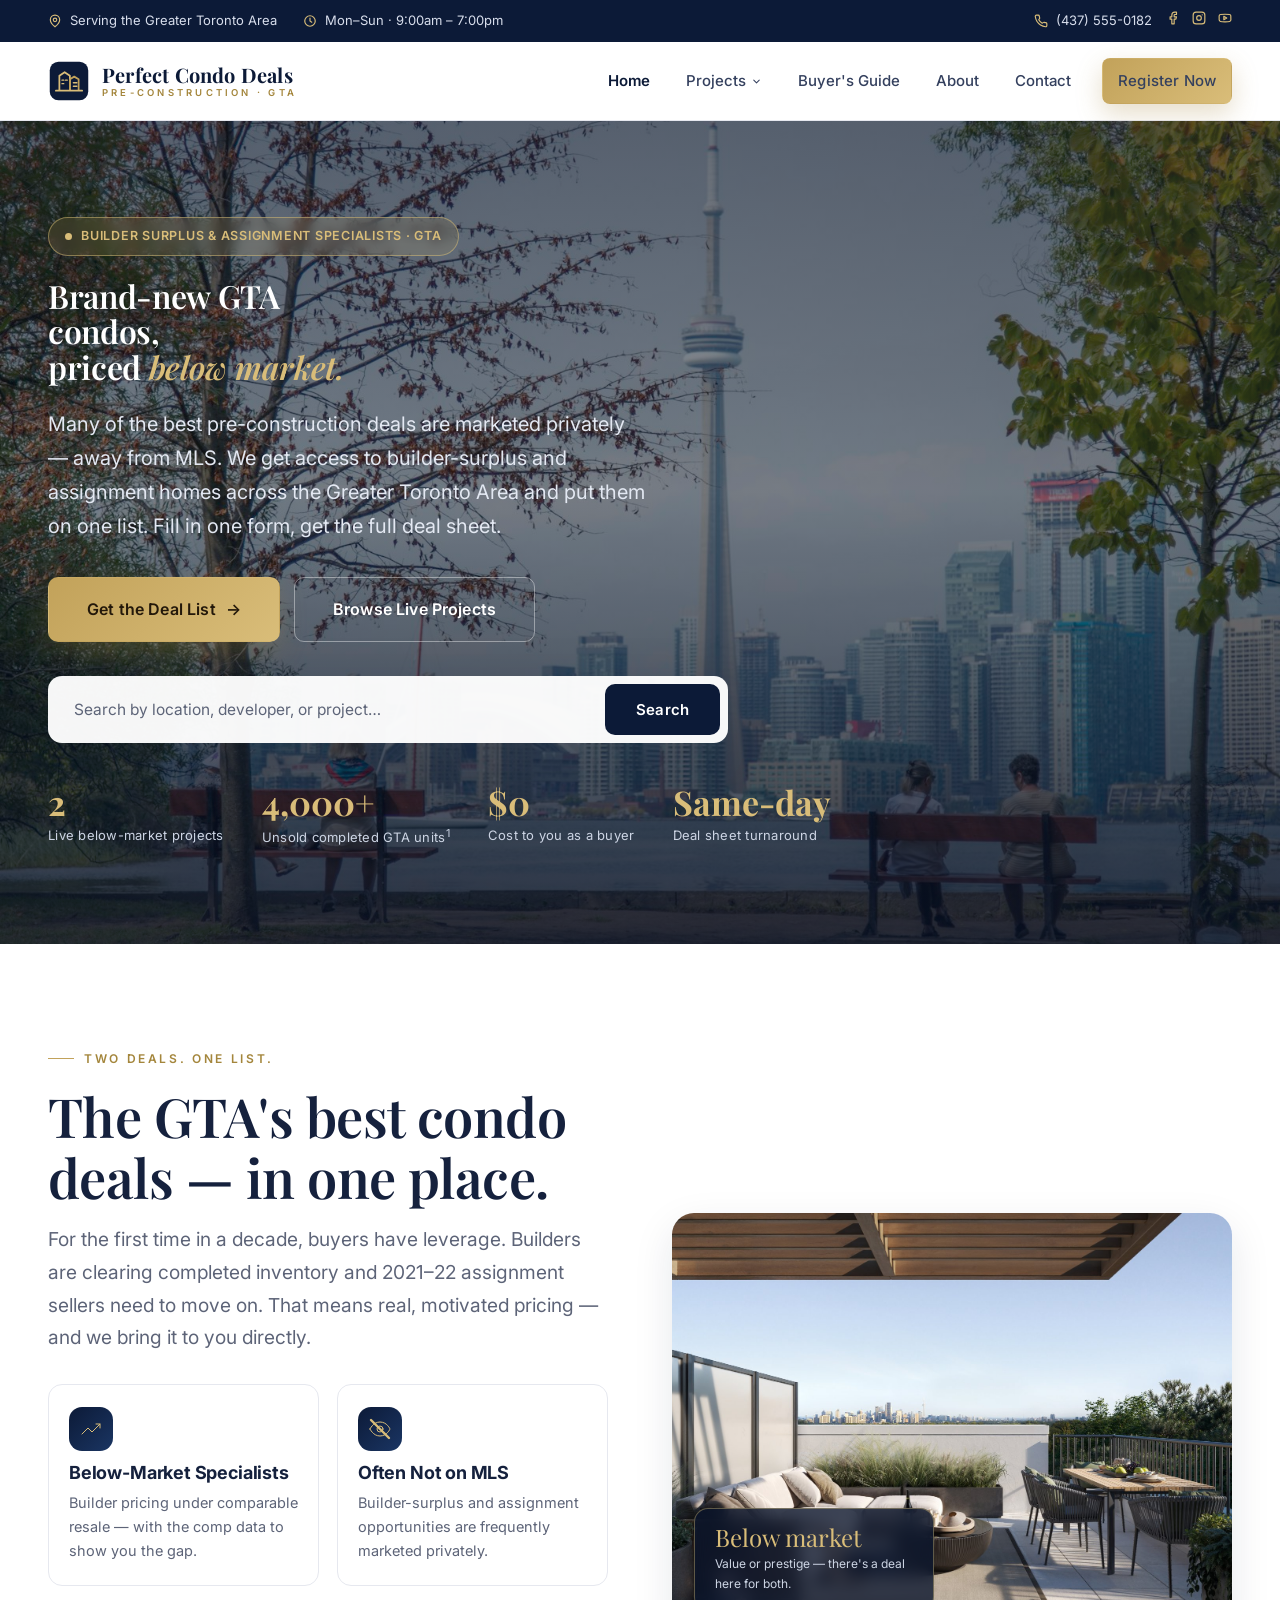
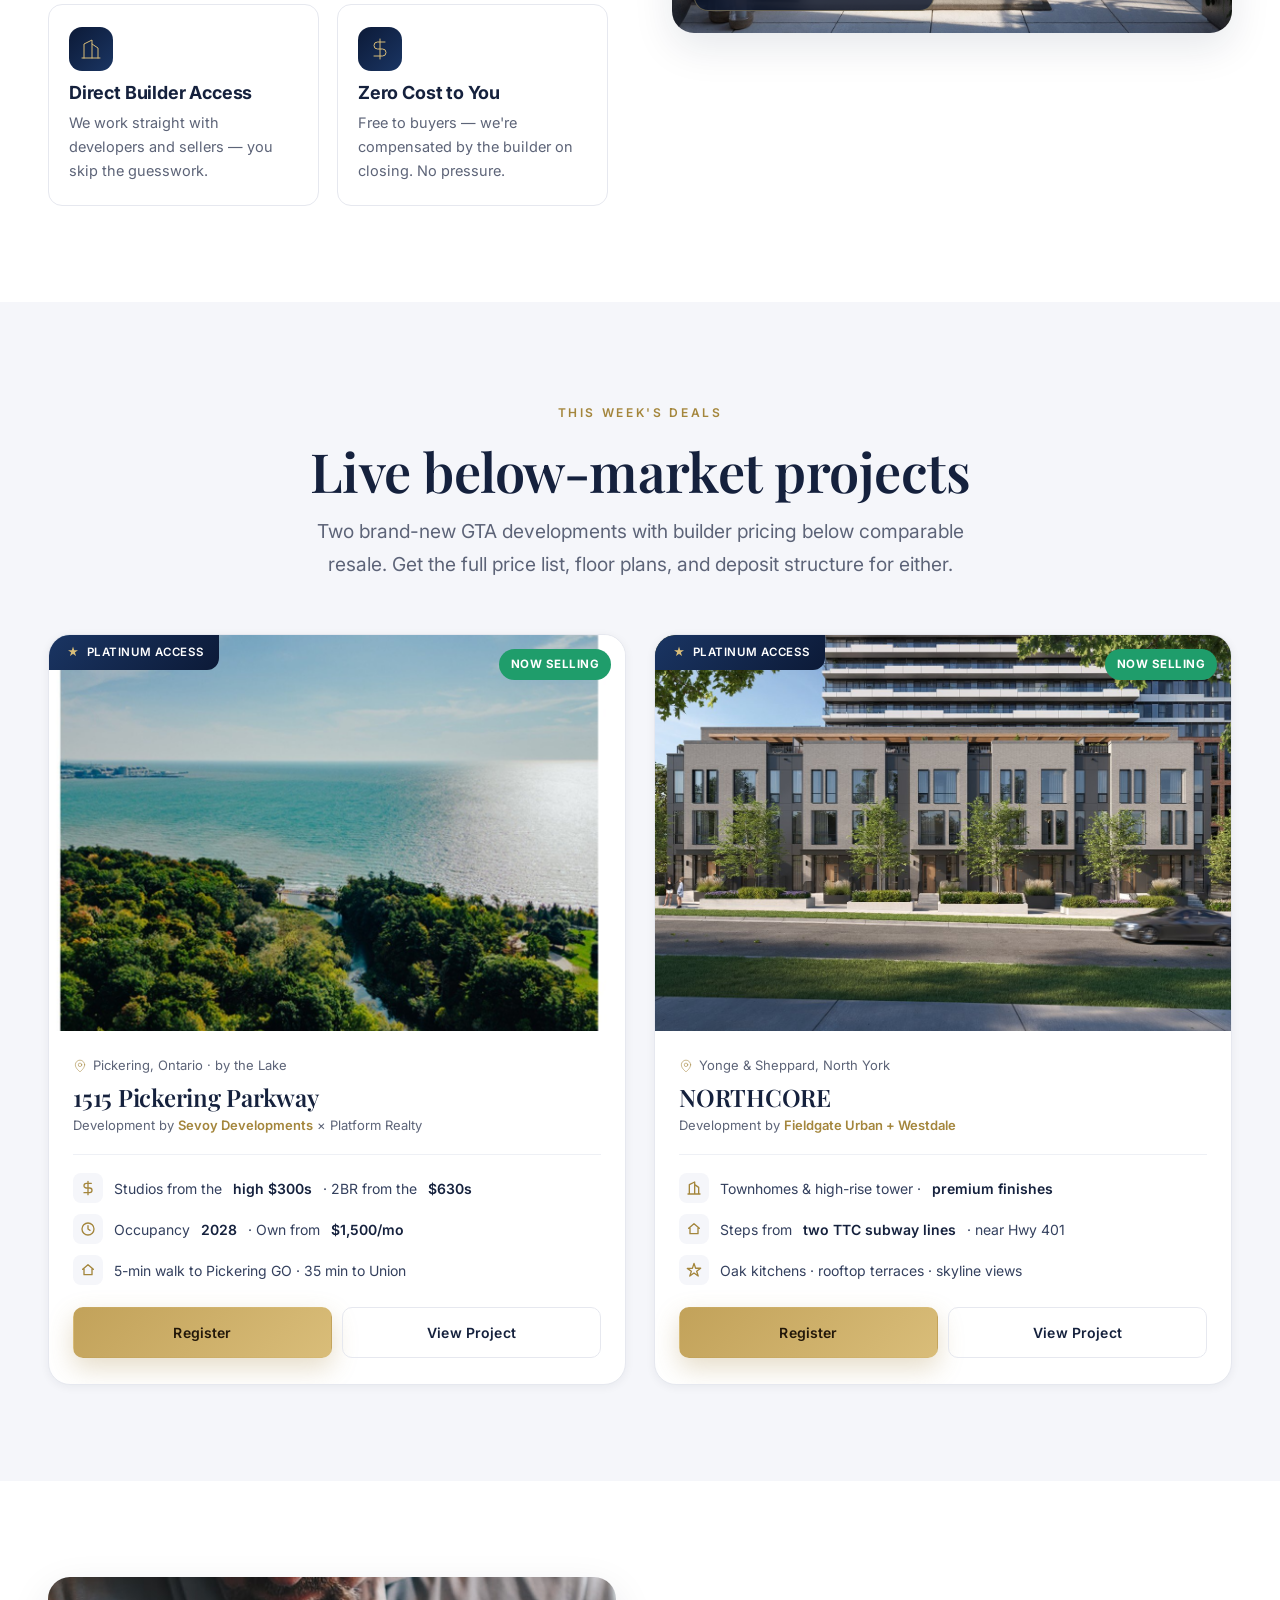
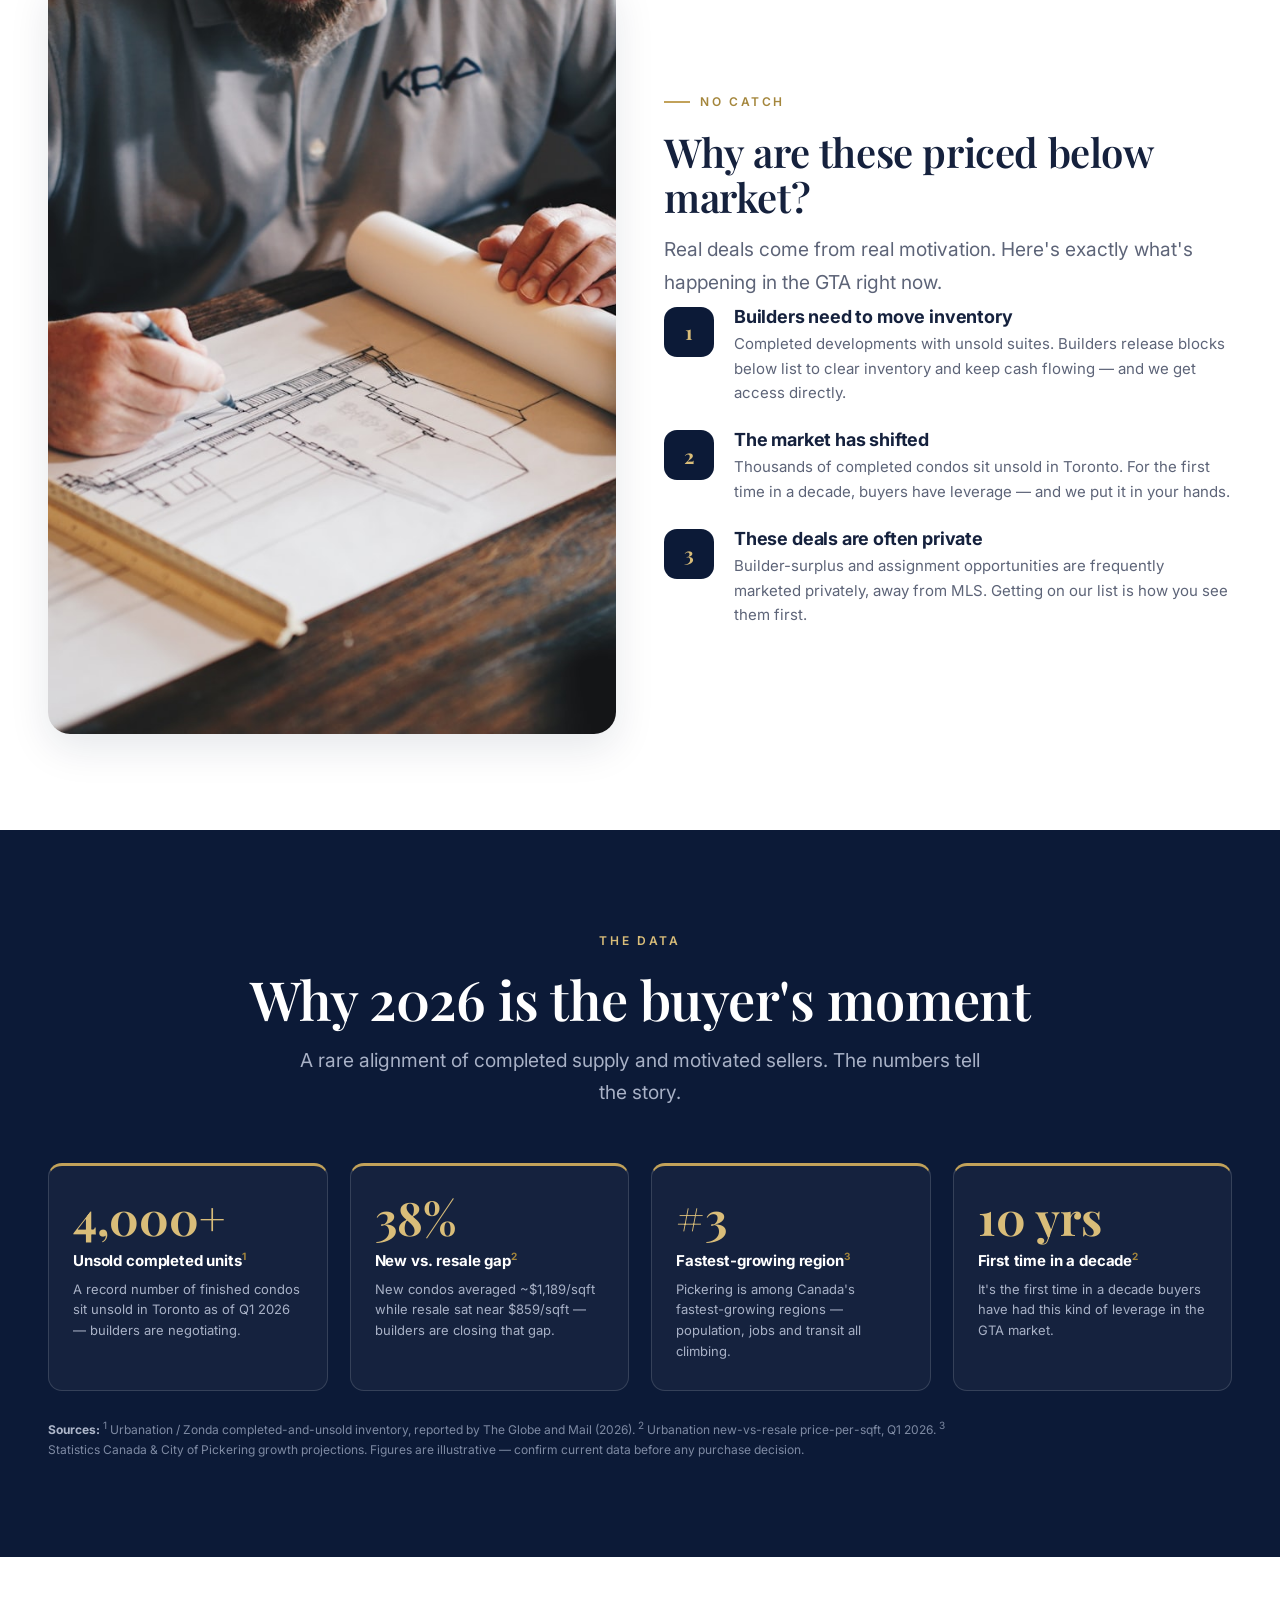
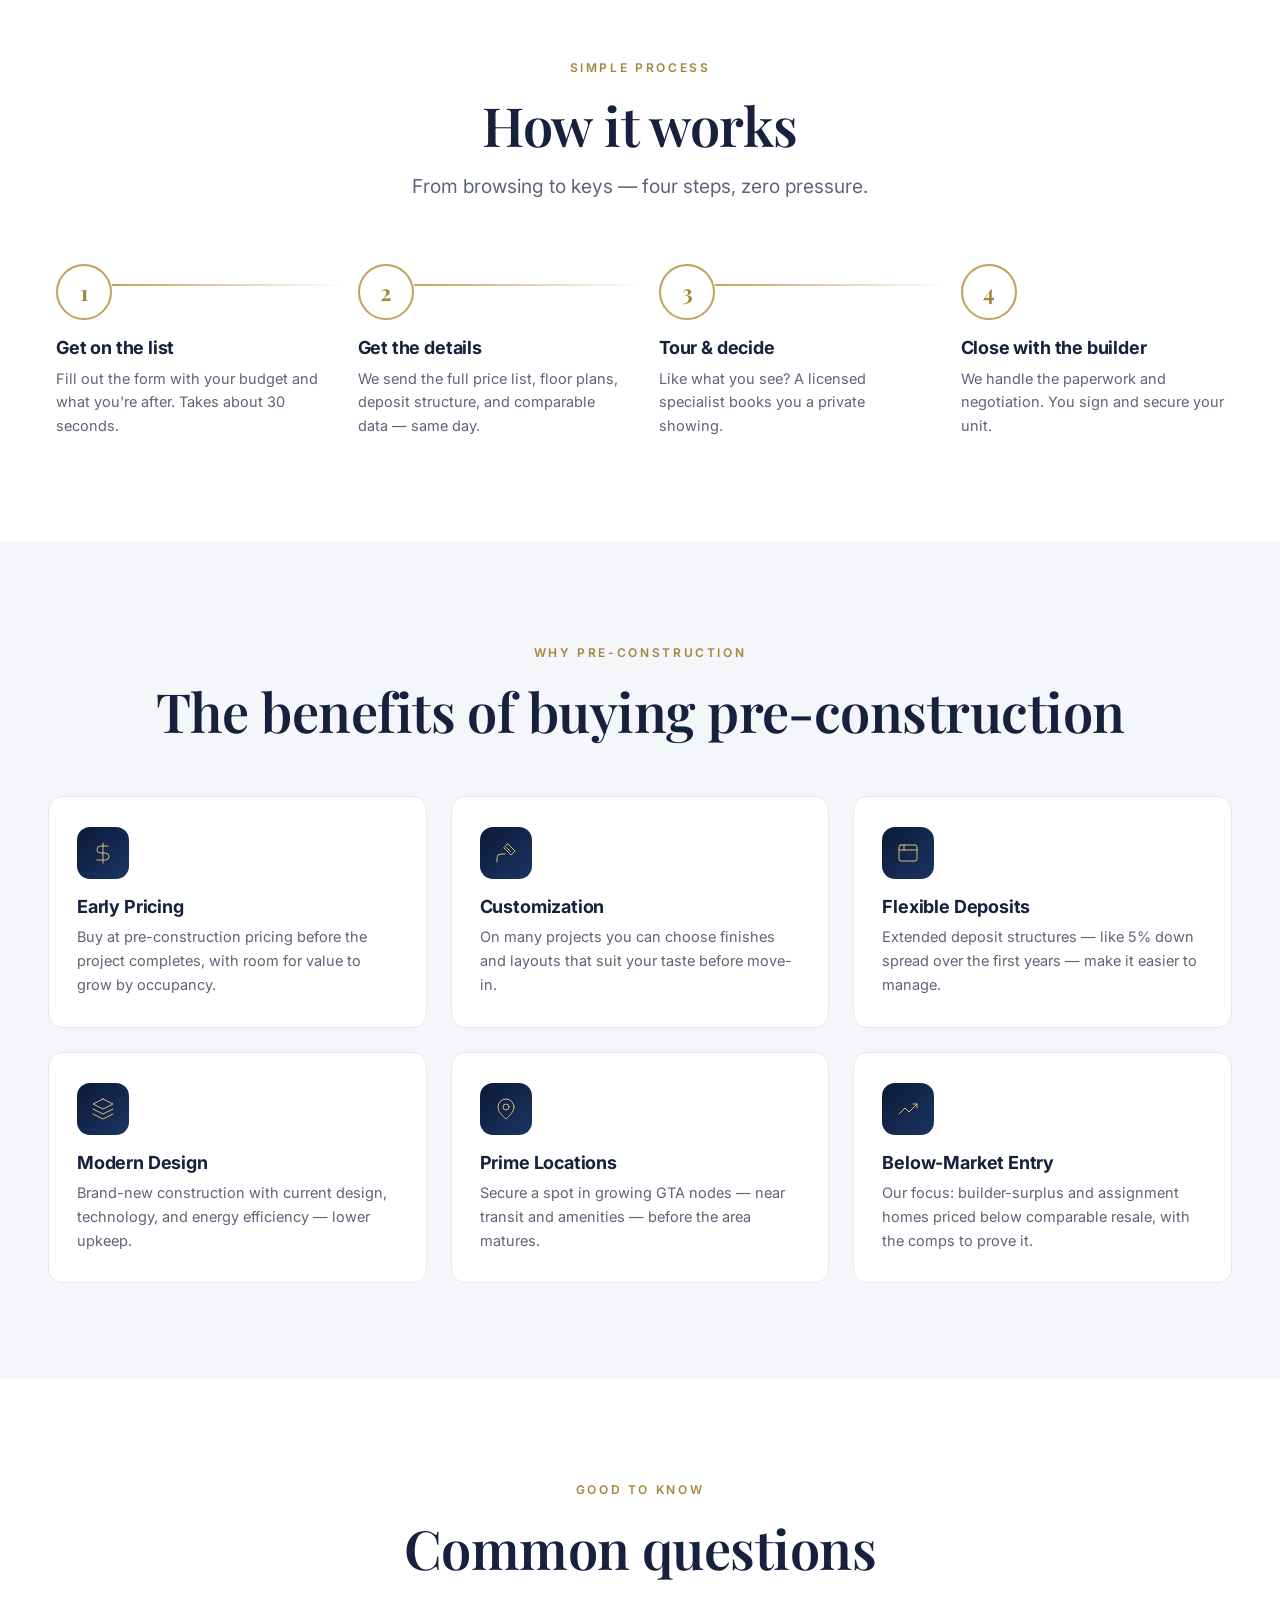
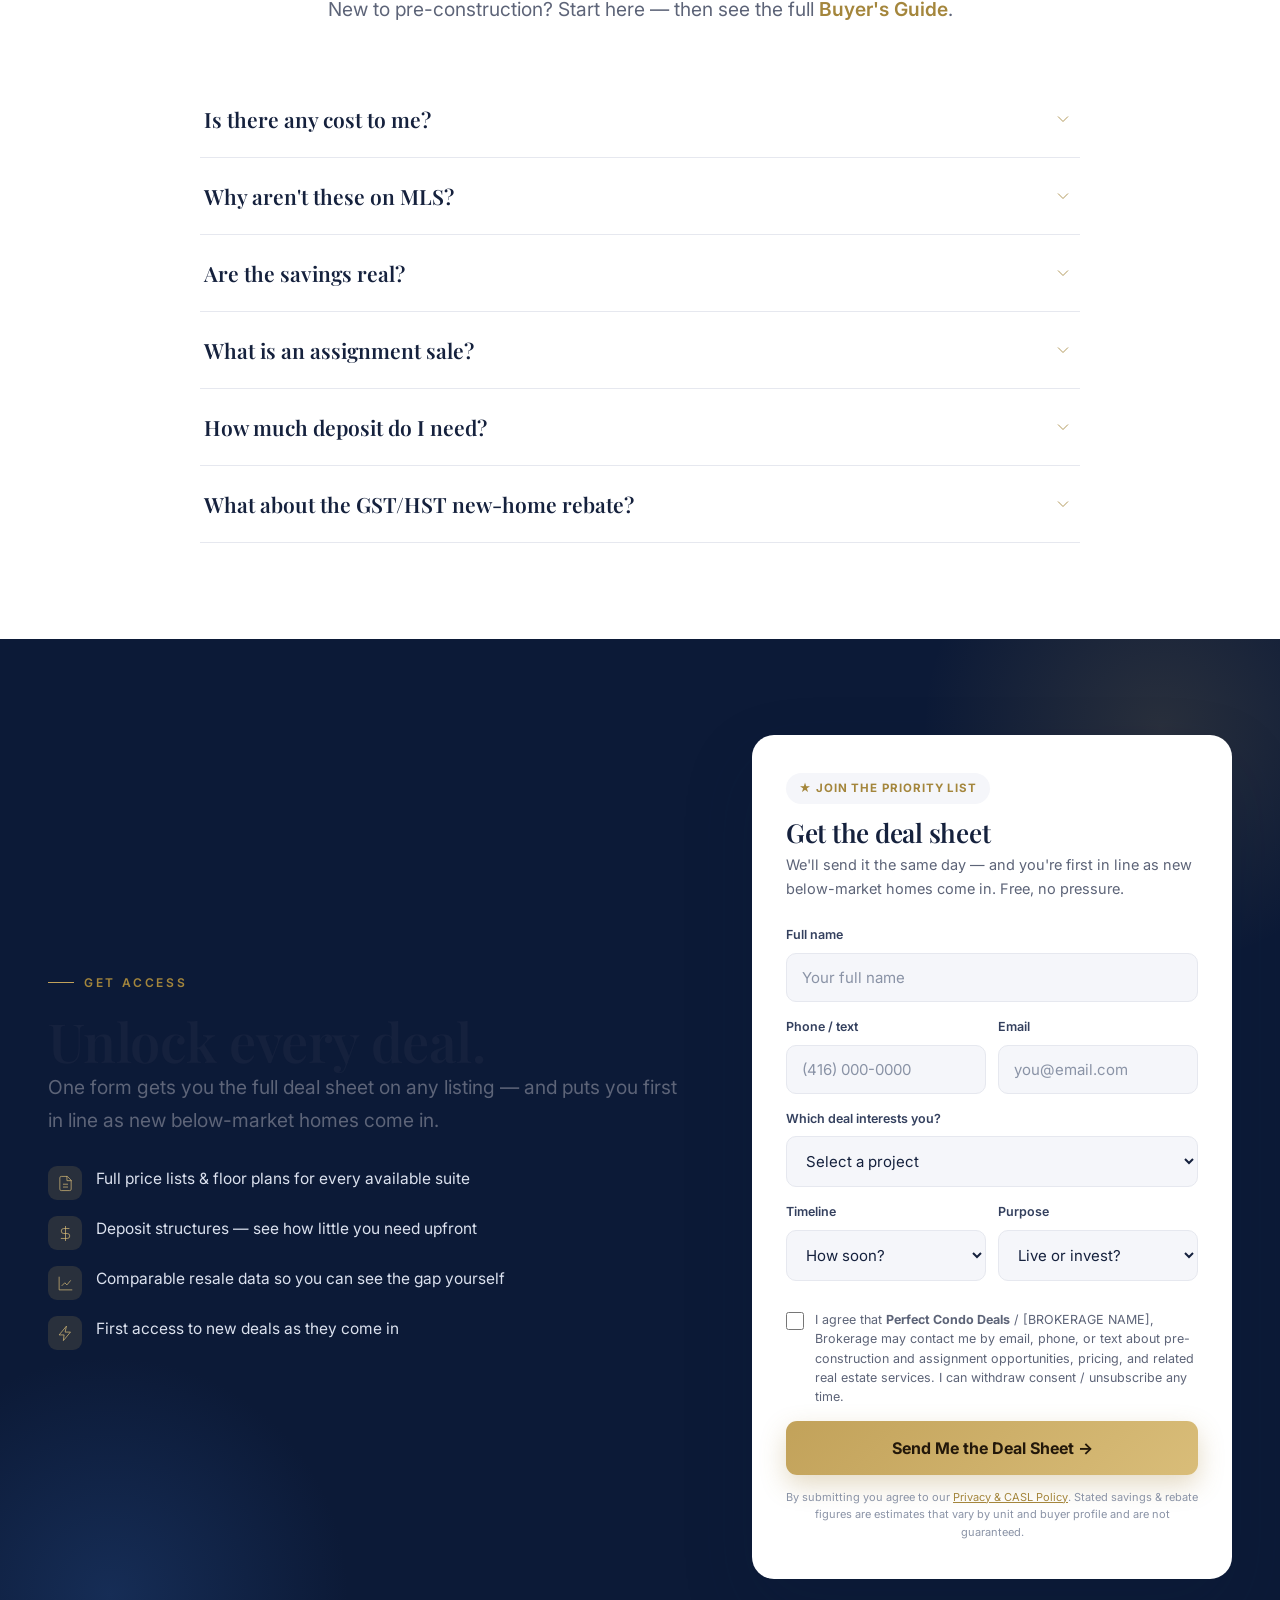
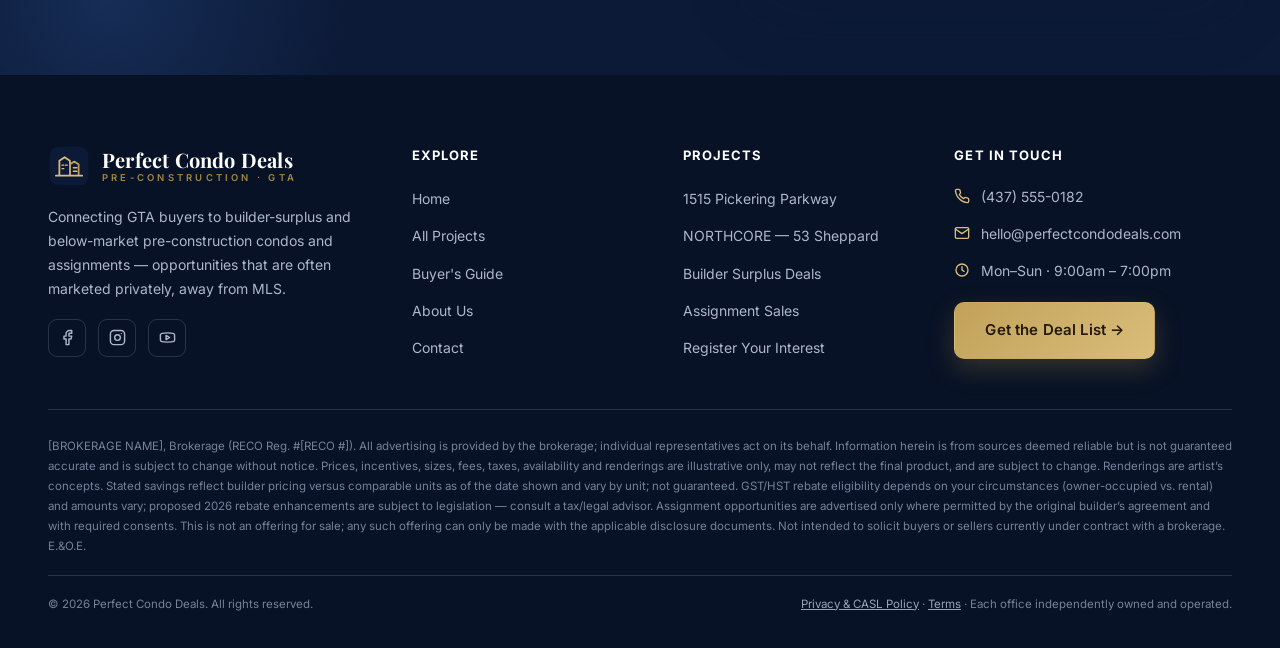
==== index.html @ 86090e8d "Launch Perfect Condo Deals website" ====
<!DOCTYPE html>
<html lang="en">
<head>
<meta charset="UTF-8" />
<meta name="viewport" content="width=device-width, initial-scale=1.0" />
<title>Perfect Condo Deals — Brand-New GTA Condos Below Market | Builder Surplus & Assignments</title>
<meta name="description" content="Builder-surplus and assignment-sale pre-construction condos across the Greater Toronto Area — priced below comparable resale and often marketed privately, away from MLS. One form, full deal sheet." />
<link rel="canonical" href="https://perfectcondodeals.com/" />
<meta property="og:type" content="website" />
<meta property="og:title" content="Perfect Condo Deals — Brand-New GTA Condos Below Market" />
<meta property="og:description" content="Builder-surplus and assignment pre-construction condos across the GTA, priced below comparable resale. Get the full deal list." />
<meta property="og:image" content="assets/stock/toronto-skyline-dusk.jpg" />
<meta name="theme-color" content="#0c1a37" />
<link rel="preconnect" href="https://fonts.googleapis.com">
<link rel="preconnect" href="https://fonts.gstatic.com" crossorigin>
<link href="https://fonts.googleapis.com/css2?family=Playfair+Display:ital,wght@0,500;0,600;0,700;1,500;1,600&family=Inter:wght@400;500;600;700&display=swap" rel="stylesheet">
<link rel="stylesheet" href="assets/css/site.css" />
<script type="application/ld+json">
{
  "@context": "https://schema.org",
  "@type": "RealEstateAgent",
  "name": "Perfect Condo Deals",
  "description": "Builder-surplus and assignment pre-construction condos across the Greater Toronto Area, priced below comparable resale.",
  "url": "https://perfectcondodeals.com/",
  "image": "https://perfectcondodeals.com/assets/stock/toronto-skyline-dusk.jpg",
  "telephone": "+1-437-555-0182",
  "email": "hello@perfectcondodeals.com",
  "areaServed": { "@type": "Place", "name": "Greater Toronto Area, Ontario, Canada" },
  "address": { "@type": "PostalAddress", "addressRegion": "ON", "addressCountry": "CA" },
  "knowsAbout": ["Pre-construction condos", "Assignment sales", "Builder surplus", "GTA real estate"]
}
</script>
</head>
<body data-page="home">
<div id="site-header"></div>

<!-- ============ HERO ============ -->
<header class="hero">
  <div class="hero-bg"><img src="assets/stock/toronto-skyline-dusk.jpg" alt="Greater Toronto Area skyline at dusk" /></div>
  <div class="hero-inner"><div class="wrap">
    <span class="badge"><span class="dot"></span> Builder Surplus &amp; Assignment Specialists · GTA</span>
    <h1>Brand-new GTA condos,<br>priced <span class="gold">below market.</span></h1>
    <p class="sub">Many of the best pre-construction deals are marketed privately — away from MLS. We get access to builder-surplus and assignment homes across the Greater Toronto Area and put them on one list. Fill in one form, get the full deal sheet.</p>
    <div class="hero-ctas">
      <a class="btn btn-gold btn-lg" href="contact.html">Get the Deal List <span class="ar">→</span></a>
      <a class="btn btn-outline-light btn-lg" href="projects.html">Browse Live Projects</a>
    </div>
    <form class="searchbar" data-search>
      <input type="text" placeholder="Search by location, developer, or project…" aria-label="Search projects" />
      <button class="btn btn-navy" type="submit">Search</button>
    </form>
    <div class="hero-stats">
      <div class="hs"><span class="n">2</span><span class="l">Live below-market projects</span></div>
      <div class="hs"><span class="n">4,000+</span><span class="l">Unsold completed GTA units<sup>1</sup></span></div>
      <div class="hs"><span class="n">$0</span><span class="l">Cost to you as a buyer</span></div>
      <div class="hs"><span class="n">Same-day</span><span class="l">Deal sheet turnaround</span></div>
    </div>
  </div></div>
</header>

<!-- ============ INTRO / WHY US ============ -->
<section class="section">
  <div class="wrap split">
    <div class="reveal">
      <span class="kicker">Two Deals. One List.</span>
      <h2 class="h-xl">The GTA's best condo deals — in one place.</h2>
      <p class="lead" style="margin-top:16px">For the first time in a decade, buyers have leverage. Builders are clearing completed inventory and 2021–22 assignment sellers need to move on. That means real, motivated pricing — and we bring it to you directly.</p>
      <div class="benefits" style="grid-template-columns:1fr 1fr;margin-top:30px;gap:18px">
        <div class="benefit" style="padding:22px 20px">
          <div class="bi" style="width:44px;height:44px;margin-bottom:12px"><svg viewBox="0 0 24 24" fill="none" stroke-linecap="round" stroke-linejoin="round"><path d="m3 17 6-6 4 4 8-8"/><path d="M17 7h4v4"/></svg></div>
          <h4>Below-Market Specialists</h4><p>Builder pricing under comparable resale — with the comp data to show you the gap.</p>
        </div>
        <div class="benefit" style="padding:22px 20px">
          <div class="bi" style="width:44px;height:44px;margin-bottom:12px"><svg viewBox="0 0 24 24" fill="none" stroke-linecap="round" stroke-linejoin="round"><path d="M2 12s3-7 10-7 10 7 10 7-3 7-10 7S2 12 2 12z"/><circle cx="12" cy="12" r="3"/><path d="m3 3 18 18" stroke-width="2.4"/></svg></div>
          <h4>Often Not on MLS</h4><p>Builder-surplus and assignment opportunities are frequently marketed privately.</p>
        </div>
        <div class="benefit" style="padding:22px 20px">
          <div class="bi" style="width:44px;height:44px;margin-bottom:12px"><svg viewBox="0 0 24 24" fill="none" stroke-linecap="round" stroke-linejoin="round"><path d="M3 21h18M5 21V7l8-4v18M19 21V11l-6-4"/></svg></div>
          <h4>Direct Builder Access</h4><p>We work straight with developers and sellers — you skip the guesswork.</p>
        </div>
        <div class="benefit" style="padding:22px 20px">
          <div class="bi" style="width:44px;height:44px;margin-bottom:12px"><svg viewBox="0 0 24 24" fill="none" stroke-linecap="round" stroke-linejoin="round"><path d="M12 2v20M17 5H9.5a3.5 3.5 0 000 7h5a3.5 3.5 0 010 7H6"/></svg></div>
          <h4>Zero Cost to You</h4><p>Free to buyers — we're compensated by the builder on closing. No pressure.</p>
        </div>
      </div>
    </div>
    <div class="split-img reveal">
      <img src="assets/img/northcore-rooftop.jpg" alt="Private rooftop terrace with Toronto skyline views" />
      <div class="floattag"><div class="ft-n">Below market</div><div class="ft-l">Value or prestige — there's a deal here for both.</div></div>
    </div>
  </div>
</section>

<!-- ============ FEATURED PROJECTS ============ -->
<section class="section bg-paper">
  <div class="wrap">
    <div class="section-head center reveal">
      <span class="kicker solo" style="justify-content:center">This Week's Deals</span>
      <h2 class="h-xl">Live below-market projects</h2>
      <p class="lead maxw" style="margin-top:14px">Two brand-new GTA developments with builder pricing below comparable resale. Get the full price list, floor plans, and deposit structure for either.</p>
    </div>
    <div class="grid grid-2">

      <!-- 1515 PICKERING -->
      <article class="pcard reveal">
        <div class="pcard-img">
          <span class="ribbon"><span class="star">★</span> Platinum Access</span>
          <span class="status available">Now Selling</span>
          <img src="assets/img/pickering-lake.jpg" alt="1515 Pickering Parkway — lakeside Pickering" />
        </div>
        <div class="pcard-body">
          <div class="pcard-loc"><svg viewBox="0 0 24 24" fill="none" stroke-linecap="round" stroke-linejoin="round"><path d="M20 10c0 6-8 12-8 12s-8-6-8-12a8 8 0 0116 0z"/><circle cx="12" cy="10" r="3"/></svg> Pickering, Ontario · by the Lake</div>
          <h3>1515 Pickering Parkway</h3>
          <p class="dev">Development by <a href="1515-pickering.html">Sevoy Developments</a> × Platform Realty</p>
          <div class="pcard-meta">
            <div class="m"><span class="mi"><svg width="16" height="16" viewBox="0 0 24 24" fill="none" stroke="currentColor" stroke-width="2" stroke-linecap="round" stroke-linejoin="round"><path d="M12 2v20M17 5H9.5a3.5 3.5 0 000 7h5a3.5 3.5 0 010 7H6"/></svg></span> Studios from the <b>high $300s</b> · 2BR from the <b>$630s</b></div>
            <div class="m"><span class="mi"><svg width="16" height="16" viewBox="0 0 24 24" fill="none" stroke="currentColor" stroke-width="2" stroke-linecap="round" stroke-linejoin="round"><circle cx="12" cy="12" r="9"/><path d="M12 7v5l3 2"/></svg></span> Occupancy <b>2028</b> · Own from <b>$1,500/mo</b></div>
            <div class="m"><span class="mi"><svg width="16" height="16" viewBox="0 0 24 24" fill="none" stroke="currentColor" stroke-width="2" stroke-linecap="round" stroke-linejoin="round"><path d="M4 11l8-7 8 7M6 10v9h12v-9"/></svg></span> 5-min walk to Pickering GO · 35 min to Union</div>
          </div>
          <div class="pcard-cta">
            <a class="btn btn-gold" href="contact.html">Register</a>
            <a class="btn btn-outline" href="1515-pickering.html">View Project</a>
          </div>
        </div>
      </article>

      <!-- NORTHCORE -->
      <article class="pcard reveal">
        <div class="pcard-img">
          <span class="ribbon"><span class="star">★</span> Platinum Access</span>
          <span class="status available">Now Selling</span>
          <img src="assets/img/northcore-townhome.jpg" alt="NORTHCORE townhomes and tower at Yonge & Sheppard" />
        </div>
        <div class="pcard-body">
          <div class="pcard-loc"><svg viewBox="0 0 24 24" fill="none" stroke-linecap="round" stroke-linejoin="round"><path d="M20 10c0 6-8 12-8 12s-8-6-8-12a8 8 0 0116 0z"/><circle cx="12" cy="10" r="3"/></svg> Yonge &amp; Sheppard, North York</div>
          <h3>NORTHCORE</h3>
          <p class="dev">Development by <a href="northcore.html">Fieldgate Urban + Westdale</a></p>
          <div class="pcard-meta">
            <div class="m"><span class="mi"><svg width="16" height="16" viewBox="0 0 24 24" fill="none" stroke="currentColor" stroke-width="2" stroke-linecap="round" stroke-linejoin="round"><path d="M3 21h18M5 21V7l8-4v18M19 21V11l-6-4"/></svg></span> Townhomes &amp; high-rise tower · <b>premium finishes</b></div>
            <div class="m"><span class="mi"><svg width="16" height="16" viewBox="0 0 24 24" fill="none" stroke="currentColor" stroke-width="2" stroke-linecap="round" stroke-linejoin="round"><path d="M4 11l8-7 8 7M6 10v9h12v-9"/></svg></span> Steps from <b>two TTC subway lines</b> · near Hwy 401</div>
            <div class="m"><span class="mi"><svg width="16" height="16" viewBox="0 0 24 24" fill="none" stroke="currentColor" stroke-width="2" stroke-linecap="round" stroke-linejoin="round"><path d="M12 2l2.4 7.4H22l-6 4.4 2.3 7.2-6.3-4.6L5.7 21 8 14 2 9.6h7.6z"/></svg></span> Oak kitchens · rooftop terraces · skyline views</div>
          </div>
          <div class="pcard-cta">
            <a class="btn btn-gold" href="contact.html">Register</a>
            <a class="btn btn-outline" href="northcore.html">View Project</a>
          </div>
        </div>
      </article>

    </div>
  </div>
</section>

<!-- ============ WHY BELOW MARKET ============ -->
<section class="section">
  <div class="wrap split narrow">
    <div class="split-img tall reveal">
      <img src="assets/stock/construction-cranes.jpg" alt="GTA condo construction cranes" />
    </div>
    <div class="reveal">
      <span class="kicker">No Catch</span>
      <h2 class="h-lg">Why are these priced below market?</h2>
      <p class="lead" style="margin:14px 0 6px">Real deals come from real motivation. Here's exactly what's happening in the GTA right now.</p>
      <div class="reasons">
        <div class="reason"><div class="rn">1</div><div><h4>Builders need to move inventory</h4><p>Completed developments with unsold suites. Builders release blocks below list to clear inventory and keep cash flowing — and we get access directly.</p></div></div>
        <div class="reason"><div class="rn">2</div><div><h4>The market has shifted</h4><p>Thousands of completed condos sit unsold in Toronto. For the first time in a decade, buyers have leverage — and we put it in your hands.</p></div></div>
        <div class="reason"><div class="rn">3</div><div><h4>These deals are often private</h4><p>Builder-surplus and assignment opportunities are frequently marketed privately, away from MLS. Getting on our list is how you see them first.</p></div></div>
      </div>
    </div>
  </div>
</section>

<!-- ============ MARKET DATA ============ -->
<section class="section bg-navy">
  <div class="wrap">
    <div class="section-head center reveal">
      <span class="kicker solo" style="justify-content:center">The Data</span>
      <h2 class="h-xl">Why 2026 is the buyer's moment</h2>
      <p class="lead maxw" style="margin-top:14px">A rare alignment of completed supply and motivated sellers. The numbers tell the story.</p>
    </div>
    <div class="datacards reveal">
      <div class="datacard"><div class="dn">4,000+</div><h4>Unsold completed units<sup>1</sup></h4><p>A record number of finished condos sit unsold in Toronto as of Q1 2026 — builders are negotiating.</p></div>
      <div class="datacard"><div class="dn">38%</div><h4>New vs. resale gap<sup>2</sup></h4><p>New condos averaged ~$1,189/sqft while resale sat near $859/sqft — builders are closing that gap.</p></div>
      <div class="datacard"><div class="dn">#3</div><h4>Fastest-growing region<sup>3</sup></h4><p>Pickering is among Canada's fastest-growing regions — population, jobs and transit all climbing.</p></div>
      <div class="datacard"><div class="dn">10 yrs</div><h4>First time in a decade<sup>2</sup></h4><p>It's the first time in a decade buyers have had this kind of leverage in the GTA market.</p></div>
    </div>
    <p style="font-size:12px;color:#7e8aa3;margin-top:26px;line-height:1.7;max-width:920px"><b style="color:#aeb7ca">Sources:</b> <sup>1</sup> Urbanation / Zonda completed-and-unsold inventory, reported by The Globe and Mail (2026). <sup>2</sup> Urbanation new-vs-resale price-per-sqft, Q1 2026. <sup>3</sup> Statistics Canada &amp; City of Pickering growth projections. Figures are illustrative — confirm current data before any purchase decision.</p>
  </div>
</section>

<!-- ============ HOW IT WORKS ============ -->
<section class="section">
  <div class="wrap">
    <div class="section-head center reveal">
      <span class="kicker solo" style="justify-content:center">Simple Process</span>
      <h2 class="h-xl">How it works</h2>
      <p class="lead maxw" style="margin-top:14px">From browsing to keys — four steps, zero pressure.</p>
    </div>
    <div class="steps reveal">
      <div class="step"><span class="conn"></span><div class="sn">1</div><h4>Get on the list</h4><p>Fill out the form with your budget and what you're after. Takes about 30 seconds.</p></div>
      <div class="step"><span class="conn"></span><div class="sn">2</div><h4>Get the details</h4><p>We send the full price list, floor plans, deposit structure, and comparable data — same day.</p></div>
      <div class="step"><span class="conn"></span><div class="sn">3</div><h4>Tour &amp; decide</h4><p>Like what you see? A licensed specialist books you a private showing.</p></div>
      <div class="step"><div class="sn">4</div><h4>Close with the builder</h4><p>We handle the paperwork and negotiation. You sign and secure your unit.</p></div>
    </div>
  </div>
</section>

<!-- ============ BENEFITS OF PRECON ============ -->
<section class="section bg-paper">
  <div class="wrap">
    <div class="section-head center reveal">
      <span class="kicker solo" style="justify-content:center">Why Pre-Construction</span>
      <h2 class="h-xl">The benefits of buying pre-construction</h2>
    </div>
    <div class="benefits reveal">
      <div class="benefit"><div class="bi"><svg viewBox="0 0 24 24" fill="none" stroke-linecap="round" stroke-linejoin="round"><path d="M12 2v20M17 5H9.5a3.5 3.5 0 000 7h5a3.5 3.5 0 010 7H6"/></svg></div><h4>Early Pricing</h4><p>Buy at pre-construction pricing before the project completes, with room for value to grow by occupancy.</p></div>
      <div class="benefit"><div class="bi"><svg viewBox="0 0 24 24" fill="none" stroke-linecap="round" stroke-linejoin="round"><path d="M3 21v-4a4 4 0 014-4h4M14 3l7 7-4 4-7-7zM12.5 6.5l4 4"/></svg></div><h4>Customization</h4><p>On many projects you can choose finishes and layouts that suit your taste before move-in.</p></div>
      <div class="benefit"><div class="bi"><svg viewBox="0 0 24 24" fill="none" stroke-linecap="round" stroke-linejoin="round"><rect x="3" y="4" width="18" height="16" rx="2"/><path d="M3 9h18M8 4v5"/></svg></div><h4>Flexible Deposits</h4><p>Extended deposit structures — like 5% down spread over the first years — make it easier to manage.</p></div>
      <div class="benefit"><div class="bi"><svg viewBox="0 0 24 24" fill="none" stroke-linecap="round" stroke-linejoin="round"><path d="M12 2L2 7l10 5 10-5-10-5zM2 17l10 5 10-5M2 12l10 5 10-5"/></svg></div><h4>Modern Design</h4><p>Brand-new construction with current design, technology, and energy efficiency — lower upkeep.</p></div>
      <div class="benefit"><div class="bi"><svg viewBox="0 0 24 24" fill="none" stroke-linecap="round" stroke-linejoin="round"><path d="M20 10c0 6-8 12-8 12s-8-6-8-12a8 8 0 0116 0z"/><circle cx="12" cy="10" r="3"/></svg></div><h4>Prime Locations</h4><p>Secure a spot in growing GTA nodes — near transit and amenities — before the area matures.</p></div>
      <div class="benefit"><div class="bi"><svg viewBox="0 0 24 24" fill="none" stroke-linecap="round" stroke-linejoin="round"><path d="m3 17 6-6 4 4 8-8M17 7h4v4"/></svg></div><h4>Below-Market Entry</h4><p>Our focus: builder-surplus and assignment homes priced below comparable resale, with the comps to prove it.</p></div>
    </div>
  </div>
</section>

<!-- ============ FAQ ============ -->
<section class="section">
  <div class="wrap">
    <div class="section-head center reveal">
      <span class="kicker solo" style="justify-content:center">Good to Know</span>
      <h2 class="h-xl">Common questions</h2>
      <p class="lead maxw" style="margin-top:14px">New to pre-construction? Start here — then see the full <a class="link-gold" href="guide.html">Buyer's Guide</a>.</p>
    </div>
    <div class="faq reveal">
      <div class="qa"><button class="qa-q">Is there any cost to me?<span class="qa-ic"><svg viewBox="0 0 24 24" fill="none"><path d="m6 9 6 6 6-6"/></svg></span></button><div class="qa-a"><div class="qa-a-in">No. Our service is free to buyers — we're compensated by the builder when a deal closes. You pay the unit price; nothing extra to us.</div></div></div>
      <div class="qa"><button class="qa-q">Why aren't these on MLS?<span class="qa-ic"><svg viewBox="0 0 24 24" fill="none"><path d="m6 9 6 6 6-6"/></svg></span></button><div class="qa-a"><div class="qa-a-in">Builder-surplus and assignment opportunities are frequently sold privately, sometimes with advertising restrictions. That's exactly why getting on our list matters.</div></div></div>
      <div class="qa"><button class="qa-q">Are the savings real?<span class="qa-ic"><svg viewBox="0 0 24 24" fill="none"><path d="m6 9 6 6 6-6"/></svg></span></button><div class="qa-a"><div class="qa-a-in">We show you comparable resale data so you can see the gap yourself. Stated savings reflect builder pricing versus comparable units as of the date shown and vary by unit — they're not guaranteed.</div></div></div>
      <div class="qa"><button class="qa-q">What is an assignment sale?<span class="qa-ic"><svg viewBox="0 0 24 24" fill="none"><path d="m6 9 6 6 6-6"/></svg></span></button><div class="qa-a"><div class="qa-a-in">It's when an original pre-construction buyer sells their contract (their right to the unit) before closing. Assignments can offer below-peak pricing — and are advertised only where the builder permits it.</div></div></div>
      <div class="qa"><button class="qa-q">How much deposit do I need?<span class="qa-ic"><svg viewBox="0 0 24 24" fill="none"><path d="m6 9 6 6 6-6"/></svg></span></button><div class="qa-a"><div class="qa-a-in">It varies by project. Some — like 1515 Pickering — offer a monthly deposit program from $1,500/month, with 5% down in year one spread over several years. We'll walk you through the full structure for each deal.</div></div></div>
      <div class="qa"><button class="qa-q">What about the GST/HST new-home rebate?<span class="qa-ic"><svg viewBox="0 0 24 24" fill="none"><path d="m6 9 6 6 6-6"/></svg></span></button><div class="qa-a"><div class="qa-a-in">Many new-home buyers may qualify for the federal/Ontario GST/HST New Housing Rebate. Eligibility depends on your situation (owner-occupied vs. rental) and amounts vary — proposed 2026 enhancements are subject to legislation. Always confirm with a tax/legal professional.</div></div></div>
    </div>
  </div>
</section>

<!-- ============ REGISTER / LEAD FORM ============ -->
<section class="section formsection" id="register">
  <div class="wrap formgrid">
    <div class="reveal">
      <span class="kicker">Get Access</span>
      <h2 class="h-xl">Unlock every deal.</h2>
      <p class="lead">One form gets you the full deal sheet on any listing — and puts you first in line as new below-market homes come in.</p>
      <div class="form-benefits">
        <div class="fb"><span class="fbi"><svg viewBox="0 0 24 24" fill="none" stroke-linecap="round" stroke-linejoin="round"><path d="M14 2H6a2 2 0 00-2 2v16a2 2 0 002 2h12a2 2 0 002-2V8z"/><path d="M14 2v6h6M9 13h6M9 17h6"/></svg></span> Full price lists &amp; floor plans for every available suite</div>
        <div class="fb"><span class="fbi"><svg viewBox="0 0 24 24" fill="none" stroke-linecap="round" stroke-linejoin="round"><path d="M12 2v20M17 5H9.5a3.5 3.5 0 000 7h5a3.5 3.5 0 010 7H6"/></svg></span> Deposit structures — see how little you need upfront</div>
        <div class="fb"><span class="fbi"><svg viewBox="0 0 24 24" fill="none" stroke-linecap="round" stroke-linejoin="round"><path d="M3 3v18h18M7 15l4-4 3 3 5-6"/></svg></span> Comparable resale data so you can see the gap yourself</div>
        <div class="fb"><span class="fbi"><svg viewBox="0 0 24 24" fill="none" stroke-linecap="round" stroke-linejoin="round"><path d="M13 2 3 14h7l-1 8 10-12h-7z"/></svg></span> First access to new deals as they come in</div>
      </div>
    </div>
    <div class="card" data-formbox>
      <span class="badge-line">★ Join the Priority List</span>
      <h3>Get the deal sheet</h3>
      <p class="cs">We'll send it the same day — and you're first in line as new below-market homes come in. Free, no pressure.</p>
      <form data-lead data-source="home-register" data-success="#formSuccess">
        <div class="fg"><label>Full name</label><input type="text" name="name" placeholder="Your full name" required autocomplete="name" /></div>
        <div class="frow">
          <div class="fg"><label>Phone / text</label><input type="tel" name="phone" placeholder="(416) 000-0000" required autocomplete="tel" /></div>
          <div class="fg"><label>Email</label><input type="email" name="email" placeholder="you@email.com" required autocomplete="email" /></div>
        </div>
        <div class="fg"><label>Which deal interests you?</label>
          <select name="project" required>
            <option value="" disabled selected>Select a project</option>
            <option>1515 Pickering Parkway</option>
            <option>NORTHCORE — 53 Sheppard</option>
            <option>Both / show me everything</option>
          </select>
        </div>
        <div class="frow">
          <div class="fg"><label>Timeline</label>
            <select name="timeline" required>
              <option value="" disabled selected>How soon?</option>
              <option value="asap">ASAP — I'm ready</option>
              <option value="3mo">Within 3 months</option>
              <option value="6mo">Within 6 months</option>
              <option value="browsing">Just exploring</option>
            </select>
          </div>
          <div class="fg"><label>Purpose</label>
            <select name="intent" required>
              <option value="" disabled selected>Live or invest?</option>
              <option value="live">To live in</option>
              <option value="invest">Investment</option>
              <option value="either">Either</option>
            </select>
          </div>
        </div>
        <div class="consent">
          <input type="checkbox" name="consent" id="consent" data-text="I agree that Perfect Condo Deals / [BROKERAGE NAME], Brokerage may contact me by email, phone or text about pre-construction and assignment opportunities, pricing and related real estate services. I can withdraw consent / unsubscribe at any time." required />
          <label for="consent">I agree that <b>Perfect Condo Deals</b> / [BROKERAGE NAME], Brokerage may contact me by email, phone, or text about pre-construction and assignment opportunities, pricing, and related real estate services. I can withdraw consent / unsubscribe any time.</label>
        </div>
        <button type="submit" class="submit">Send Me the Deal Sheet →</button>
        <p class="fineprint">By submitting you agree to our <a href="privacy.html">Privacy &amp; CASL Policy</a>. Stated savings &amp; rebate figures are estimates that vary by unit and buyer profile and are not guaranteed.</p>
      </form>
      <div class="form-success" id="formSuccess">
        <div class="ic"><svg viewBox="0 0 24 24" fill="none" stroke-width="2.4" stroke-linecap="round" stroke-linejoin="round"><path d="m20 6-11 11-5-5"/></svg></div>
        <h3>You're on the list.</h3>
        <p>A licensed specialist will reach out shortly with the full deal sheet, floor plans, and deposit breakdown.</p>
      </div>
    </div>
  </div>
</section>

<div id="site-footer"></div>
<script src="assets/js/site.js"></script>
</body>
</html>
---- assets/css/site.css ----
/* =========================================================================
   PERFECT CONDO DEALS — Design System
   Premium navy + champagne gold. Playfair Display (serif display) + Inter.
   Structure inspired by Caivan; premium feel inspired by Platinum Condo Deals.
   ========================================================================= */

/* ---------- Tokens ---------- */
:root{
  --navy:#0c1a37;
  --navy-2:#11244a;
  --navy-3:#1a3563;
  --navy-glass:rgba(10,21,45,.78);
  --ink:#15213d;
  --ink-soft:#34405e;
  --muted:#5d6478;
  --muted-d:#a8b1c6;
  --gold:#c2a25a;
  --gold-2:#d9bd79;
  --gold-deep:#a4863c;
  --paper:#f5f6fa;
  --cream:#faf9f5;
  --white:#ffffff;
  --line:#e6e8ef;
  --line-2:#eef0f5;
  --line-d:rgba(255,255,255,.14);
  --ok:#1f9d6b;
  --ok-bg:#e7f5ee;
  --amber:#c98a2b;
  --amber-bg:#fbf1df;
  --grey:#8a93a6;
  --grey-bg:#eceef3;
  --shadow-sm:0 2px 10px rgba(12,26,55,.06);
  --shadow:0 14px 40px rgba(12,26,55,.10);
  --shadow-lg:0 30px 70px rgba(12,26,55,.18);
  --r:14px;
  --r-lg:22px;
  --serif:'Playfair Display',Georgia,'Times New Roman',serif;
  --sans:'Inter',-apple-system,BlinkMacSystemFont,'Segoe UI',Roboto,sans-serif;
  --container:1240px;
  --ease:cubic-bezier(.22,.61,.36,1);
}

*,*::before,*::after{margin:0;padding:0;box-sizing:border-box}
html{scroll-behavior:smooth;-webkit-text-size-adjust:100%}
body{
  font-family:var(--sans);background:var(--white);color:var(--ink);
  line-height:1.65;-webkit-font-smoothing:antialiased;text-rendering:optimizeLegibility;
  overflow-x:hidden;
}
a{color:inherit;text-decoration:none}
img{display:block;max-width:100%}
button{font-family:inherit;cursor:pointer}
::selection{background:var(--gold);color:var(--navy)}

/* ---------- Layout ---------- */
.wrap{max-width:var(--container);margin:0 auto;padding:0 28px}
.section{padding:96px 0}
.section-sm{padding:64px 0}
.bg-paper{background:var(--paper)}
.bg-cream{background:var(--cream)}
.bg-navy{background:var(--navy);color:#fff}
.center{text-align:center}
.maxw{max-width:680px}
.center .maxw{margin-left:auto;margin-right:auto}

/* ---------- Typography ---------- */
.kicker{
  display:inline-flex;align-items:center;gap:10px;font-size:12px;font-weight:600;
  letter-spacing:.22em;text-transform:uppercase;color:var(--gold-deep);margin-bottom:18px;
}
.kicker::before{content:"";width:26px;height:1.5px;background:var(--gold)}
.bg-navy .kicker{color:var(--gold-2)}
.kicker.solo::before{display:none}

h1,h2,h3,h4{font-family:var(--serif);font-weight:600;line-height:1.12;letter-spacing:-.01em;color:var(--ink)}
.bg-navy h1,.bg-navy h2,.bg-navy h3,.bg-navy h4{color:#fff}
.display{font-size:clamp(38px,6vw,72px);font-weight:700;line-height:1.04;letter-spacing:-.02em}
.h-xl{font-size:clamp(32px,4.6vw,54px)}
.h-lg{font-size:clamp(27px,3.4vw,40px)}
.h-md{font-size:clamp(22px,2.4vw,28px)}
.lead{font-family:var(--sans);font-size:clamp(17px,1.5vw,20px);color:var(--muted);line-height:1.7;font-weight:400}
.bg-navy .lead{color:var(--muted-d)}
.eyebrow-gold{color:var(--gold-deep)}
.serif-italic{font-style:italic}
.section-head{margin-bottom:54px}

/* ---------- Buttons ---------- */
.btn{
  display:inline-flex;align-items:center;justify-content:center;gap:10px;
  font-family:var(--sans);font-weight:600;font-size:15px;letter-spacing:.01em;
  padding:15px 30px;border-radius:10px;border:1.5px solid transparent;
  transition:transform .25s var(--ease),background .2s,color .2s,box-shadow .25s,border-color .2s;
  white-space:nowrap;cursor:pointer;
}
.btn .ar{transition:transform .25s var(--ease)}
.btn:hover .ar{transform:translateX(4px)}
.btn-gold{background:linear-gradient(135deg,var(--gold),var(--gold-2));color:#23180a;box-shadow:0 10px 26px rgba(164,134,60,.28)}
.btn-gold:hover{transform:translateY(-2px);box-shadow:0 16px 34px rgba(164,134,60,.4)}
.btn-navy{background:var(--navy);color:#fff}
.btn-navy:hover{background:var(--navy-3);transform:translateY(-2px)}
.btn-outline{background:transparent;color:var(--ink);border-color:var(--line)}
.btn-outline:hover{border-color:var(--navy);background:var(--navy);color:#fff;transform:translateY(-2px)}
.bg-navy .btn-outline,.btn-outline-light{background:transparent;color:#fff;border-color:rgba(255,255,255,.4)}
.bg-navy .btn-outline:hover,.btn-outline-light:hover{background:#fff;color:var(--navy);border-color:#fff}
.btn-lg{padding:18px 38px;font-size:16px}
.btn-block{width:100%}
.link-gold{color:var(--gold-deep);font-weight:600;display:inline-flex;align-items:center;gap:7px;
  border-bottom:1.5px solid transparent;padding-bottom:1px;transition:border-color .2s,gap .2s}
.link-gold:hover{border-color:var(--gold);gap:11px}

/* ---------- Top utility bar ---------- */
.topbar{background:var(--navy);color:#d8deec;font-size:13px}
.topbar .wrap{display:flex;align-items:center;justify-content:space-between;height:42px;gap:20px}
.topbar a{color:#d8deec;transition:color .2s}
.topbar a:hover{color:var(--gold-2)}
.topbar .tb-left{display:flex;gap:26px;align-items:center}
.topbar .tb-item{display:flex;align-items:center;gap:8px}
.topbar svg{width:14px;height:14px;flex-shrink:0;stroke:var(--gold-2)}
.topbar .tb-right{display:flex;gap:14px;align-items:center}
.topbar .tb-soc{display:flex;gap:12px}
@media(max-width:880px){.topbar .tb-item.hours,.topbar .tb-soc{display:none}}

/* ---------- Header / Nav ---------- */
.nav{position:sticky;top:0;z-index:100;background:rgba(255,255,255,.92);
  backdrop-filter:saturate(160%) blur(14px);border-bottom:1px solid var(--line);transition:box-shadow .3s}
.nav.scrolled{box-shadow:var(--shadow-sm)}
.nav .wrap{display:flex;align-items:center;justify-content:space-between;height:78px;gap:28px}
.brand{display:flex;align-items:center;gap:12px;flex-shrink:0}
.brand .logo-mark{width:42px;height:42px;flex-shrink:0}
.brand .logo-text{display:flex;flex-direction:column;line-height:1}
.brand .logo-text .b1{font-family:var(--serif);font-weight:700;font-size:20px;letter-spacing:.01em;color:var(--navy)}
.brand .logo-text .b2{font-size:9.5px;letter-spacing:.34em;text-transform:uppercase;color:var(--gold-deep);font-weight:600;margin-top:3px}
.nav-links{display:flex;align-items:center;gap:6px;margin-left:auto}
.nav-links>li{position:relative;list-style:none}
.nav-links>li>a{display:flex;align-items:center;gap:5px;padding:10px 15px;font-size:15px;font-weight:500;color:var(--ink-soft);border-radius:8px;transition:color .2s,background .2s}
.nav-links>li>a:hover{color:var(--navy)}
.nav-links>li.active>a{color:var(--navy);font-weight:600}
.nav-links .caret{width:11px;height:11px;stroke:currentColor;transition:transform .25s}
.nav-links>li:hover .caret{transform:rotate(180deg)}
/* dropdown */
.dropdown{position:absolute;top:calc(100% + 8px);left:0;min-width:300px;background:#fff;
  border:1px solid var(--line);border-radius:14px;box-shadow:var(--shadow);padding:10px;
  opacity:0;visibility:hidden;transform:translateY(8px);transition:all .22s var(--ease);z-index:120}
.nav-links>li:hover .dropdown,.dropdown:hover{opacity:1;visibility:visible;transform:translateY(0)}
.dropdown a{display:flex;gap:12px;align-items:flex-start;padding:11px 13px;border-radius:10px;transition:background .18s}
.dropdown a:hover{background:var(--paper)}
.dropdown .di-ic{width:34px;height:34px;border-radius:8px;flex-shrink:0;background:var(--navy);
  display:flex;align-items:center;justify-content:center;color:var(--gold-2);font-size:15px}
.dropdown .di-t{font-size:14.5px;font-weight:600;color:var(--ink)}
.dropdown .di-s{font-size:12.5px;color:var(--muted);line-height:1.45}
.nav-cta{margin-left:10px}
.nav-toggle{display:none;width:44px;height:44px;border:1px solid var(--line);border-radius:10px;background:#fff;flex-direction:column;gap:5px;align-items:center;justify-content:center}
.nav-toggle span{width:20px;height:2px;background:var(--navy);border-radius:2px;transition:.25s}
.nav-toggle.open span:nth-child(1){transform:translateY(7px) rotate(45deg)}
.nav-toggle.open span:nth-child(2){opacity:0}
.nav-toggle.open span:nth-child(3){transform:translateY(-7px) rotate(-45deg)}

@media(max-width:1040px){
  .nav-links{position:fixed;inset:120px 0 0;flex-direction:column;align-items:stretch;gap:2px;
    background:#fff;padding:20px 24px;margin:0;overflow-y:auto;transform:translateX(100%);
    transition:transform .3s var(--ease);border-top:1px solid var(--line)}
  .nav-links.open{transform:translateX(0)}
  .nav-links>li>a{padding:15px 6px;font-size:17px;border-bottom:1px solid var(--line-2);border-radius:0}
  .nav-links .caret{margin-left:auto}
  .dropdown{position:static;opacity:1;visibility:visible;transform:none;box-shadow:none;border:none;
    min-width:0;padding:4px 0 10px 10px;display:none}
  .nav-links>li.mobile-open .dropdown{display:block}
  .nav-cta{margin:14px 0 0}
  .nav-toggle{display:flex}
}

/* ---------- Hero (home, full-bleed) ---------- */
.hero{position:relative;min-height:640px;display:flex;align-items:center;color:#fff;overflow:hidden}
.hero-bg{position:absolute;inset:0;z-index:0}
.hero-bg img{width:100%;height:100%;object-fit:cover}
.hero-bg::after{content:"";position:absolute;inset:0;
  background:linear-gradient(180deg,rgba(8,17,38,.62) 0%,rgba(8,17,38,.48) 45%,rgba(8,17,38,.82) 100%)}
.hero-inner{position:relative;z-index:2;width:100%;padding:96px 0}
.hero .badge{display:inline-flex;align-items:center;gap:9px;background:rgba(194,162,90,.16);
  border:1px solid rgba(216,189,121,.5);color:var(--gold-2);font-size:12.5px;font-weight:600;
  letter-spacing:.06em;text-transform:uppercase;padding:8px 16px;border-radius:40px;margin-bottom:22px;backdrop-filter:blur(6px)}
.hero .badge .dot{width:7px;height:7px;border-radius:50%;background:var(--gold-2);box-shadow:0 0 0 0 rgba(217,189,121,.7);animation:pulse 2.4s infinite}
@keyframes pulse{0%{box-shadow:0 0 0 0 rgba(217,189,121,.5)}70%{box-shadow:0 0 0 10px rgba(217,189,121,0)}100%{box-shadow:0 0 0 0 rgba(217,189,121,0)}}
.hero h1{color:#fff;max-width:16ch}
.hero h1 .gold{color:var(--gold-2);font-style:italic}
.hero p.sub{font-size:clamp(17px,1.6vw,20px);color:#e3e8f2;max-width:600px;margin:22px 0 34px;line-height:1.7}
.hero-ctas{display:flex;flex-wrap:wrap;gap:14px}

/* search bar */
.searchbar{margin-top:34px;background:rgba(255,255,255,.96);border-radius:14px;padding:8px;
  display:flex;gap:8px;max-width:680px;box-shadow:var(--shadow-lg)}
.searchbar input{flex:1;border:none;outline:none;background:transparent;padding:14px 18px;font-size:15.5px;color:var(--ink);font-family:inherit}
.searchbar input::placeholder{color:var(--muted)}
.searchbar .btn{flex-shrink:0}
@media(max-width:600px){.searchbar{flex-direction:column}.searchbar input{padding:13px 14px}}

/* hero stats row */
.hero-stats{display:flex;flex-wrap:wrap;gap:38px;margin-top:42px}
.hero-stats .hs{display:flex;flex-direction:column}
.hero-stats .hs .n{font-family:var(--serif);font-size:34px;font-weight:700;color:var(--gold-2);line-height:1}
.hero-stats .hs .l{font-size:13px;color:#cdd5e4;margin-top:6px;letter-spacing:.02em}

/* ---------- Page header (interior) ---------- */
.pagehead{position:relative;background:var(--navy);color:#fff;overflow:hidden}
.pagehead::before{content:"";position:absolute;inset:0;background:
  radial-gradient(900px 420px at 85% -10%,rgba(194,162,90,.16),transparent 60%),
  radial-gradient(700px 400px at 0% 120%,rgba(26,53,99,.6),transparent 60%)}
.pagehead .wrap{position:relative;z-index:2;padding:72px 28px 76px}
.pagehead.with-img .ph-bg{position:absolute;inset:0;z-index:0;opacity:.28}
.pagehead.with-img .ph-bg img{width:100%;height:100%;object-fit:cover}
.breadcrumb{display:flex;gap:9px;align-items:center;font-size:13px;color:var(--muted-d);margin-bottom:20px;flex-wrap:wrap}
.breadcrumb a:hover{color:var(--gold-2)}
.breadcrumb .sep{opacity:.5}
.pagehead h1{max-width:18ch;color:#fff}
.pagehead p{color:var(--muted-d);max-width:620px;margin-top:18px;font-size:18px}

/* ---------- Stat strip ---------- */
.statstrip{background:var(--navy);color:#fff}
.statstrip .wrap{display:grid;grid-template-columns:repeat(4,1fr);gap:18px;padding:46px 28px}
.statstrip .st{text-align:center;position:relative}
.statstrip .st:not(:last-child)::after{content:"";position:absolute;right:-9px;top:14%;height:72%;width:1px;background:var(--line-d)}
.statstrip .st .n{font-family:var(--serif);font-size:clamp(30px,3.4vw,46px);font-weight:700;color:var(--gold-2);line-height:1}
.statstrip .st .l{font-size:13.5px;color:#c4ccdd;margin-top:8px}
@media(max-width:720px){.statstrip .wrap{grid-template-columns:1fr 1fr;gap:30px 18px}.statstrip .st:nth-child(2)::after{display:none}}

/* ---------- Project cards grid ---------- */
.grid{display:grid;gap:28px}
.grid-2{grid-template-columns:repeat(2,1fr)}
.grid-3{grid-template-columns:repeat(3,1fr)}
.grid-4{grid-template-columns:repeat(4,1fr)}

.pcard{background:#fff;border:1px solid var(--line);border-radius:var(--r-lg);overflow:hidden;
  display:flex;flex-direction:column;box-shadow:var(--shadow-sm);transition:transform .3s var(--ease),box-shadow .3s,border-color .3s}
.pcard:hover{transform:translateY(-6px);box-shadow:var(--shadow-lg);border-color:rgba(194,162,90,.4)}
.pcard-img{position:relative;aspect-ratio:16/11;overflow:hidden}
.pcard-img img{width:100%;height:100%;object-fit:cover;transition:transform .6s var(--ease)}
.pcard:hover .pcard-img img{transform:scale(1.06)}
.ribbon{position:absolute;top:0;left:0;z-index:2;background:linear-gradient(135deg,var(--navy-3),var(--navy));
  color:#fff;font-size:11.5px;font-weight:600;letter-spacing:.05em;text-transform:uppercase;
  padding:8px 16px 8px 18px;border-bottom-right-radius:12px;display:flex;align-items:center;gap:7px}
.ribbon .star{color:var(--gold-2)}
.status{position:absolute;top:14px;right:14px;z-index:2;font-size:11.5px;font-weight:700;letter-spacing:.04em;
  text-transform:uppercase;padding:6px 12px;border-radius:30px;backdrop-filter:blur(4px)}
.status.available{background:var(--ok);color:#fff}
.status.coming{background:var(--amber);color:#fff}
.status.sold{background:rgba(20,30,52,.7);color:#cfd6e4}
.pcard-body{padding:24px 24px 26px;display:flex;flex-direction:column;flex:1}
.pcard-loc{font-size:13px;color:var(--muted);display:flex;align-items:center;gap:6px;margin-bottom:7px}
.pcard-loc svg{width:14px;height:14px;stroke:var(--gold-deep)}
.pcard h3{font-size:24px;margin-bottom:4px}
.pcard .dev{font-size:13px;color:var(--muted);margin-bottom:18px}
.pcard .dev a{color:var(--gold-deep);font-weight:600}
.pcard-meta{display:flex;flex-direction:column;gap:11px;margin-bottom:22px;padding-top:18px;border-top:1px solid var(--line-2)}
.pcard-meta .m{display:flex;align-items:center;gap:11px;font-size:14px;color:var(--ink-soft)}
.pcard-meta .m .mi{width:30px;height:30px;border-radius:8px;background:var(--paper);display:flex;align-items:center;justify-content:center;flex-shrink:0;color:var(--gold-deep)}
.pcard-meta .m b{color:var(--ink);font-weight:600}
.pcard-price{font-family:var(--serif);font-size:26px;font-weight:700;color:var(--navy)}
.pcard-price small{display:block;font-family:var(--sans);font-size:11px;letter-spacing:.12em;text-transform:uppercase;color:var(--muted);font-weight:600;margin-bottom:2px}
.pcard-cta{display:flex;gap:10px;margin-top:auto}
.pcard-cta .btn{flex:1;padding:13px 16px;font-size:14px}

/* featured (large split card) */
.feature{position:relative;border-radius:var(--r-lg);overflow:hidden;min-height:420px;display:flex;align-items:flex-end;box-shadow:var(--shadow)}
.feature img{position:absolute;inset:0;width:100%;height:100%;object-fit:cover;transition:transform .7s var(--ease)}
.feature:hover img{transform:scale(1.05)}
.feature::after{content:"";position:absolute;inset:0;background:linear-gradient(180deg,transparent 30%,rgba(8,17,38,.9))}
.feature-body{position:relative;z-index:2;padding:34px 36px;color:#fff;width:100%}
.feature-body .status{position:static;display:inline-flex;margin-bottom:14px}
.feature-body h3{color:#fff;font-size:30px;margin-bottom:8px}
.feature-body p{color:#dde3ef;font-size:15px;max-width:46ch;margin-bottom:18px}

/* ---------- Split section ---------- */
.split{display:grid;grid-template-columns:1fr 1fr;gap:64px;align-items:center}
.split.narrow{gap:48px}
.split-img{border-radius:var(--r-lg);overflow:hidden;position:relative;box-shadow:var(--shadow);aspect-ratio:4/3}
.split-img img{width:100%;height:100%;object-fit:cover}
.split-img.tall{aspect-ratio:3/4}
.split .floattag{position:absolute;left:22px;bottom:22px;background:var(--navy-glass);backdrop-filter:blur(8px);
  border:1px solid rgba(216,189,121,.4);border-radius:14px;padding:16px 20px;color:#fff;max-width:240px}
.split .floattag .ft-n{font-family:var(--serif);font-size:24px;color:var(--gold-2);line-height:1}
.split .floattag .ft-l{font-size:12px;color:#cdd5e4;margin-top:5px}

/* numbered reasons list */
.reasons{display:flex;flex-direction:column;gap:24px;margin-top:8px}
.reason{display:flex;gap:20px}
.reason .rn{flex-shrink:0;width:50px;height:50px;border-radius:13px;background:var(--navy);
  color:var(--gold-2);font-family:var(--serif);font-weight:700;font-size:20px;display:flex;align-items:center;justify-content:center}
.reason h4{font-family:var(--sans);font-size:18px;font-weight:700;margin-bottom:5px;color:var(--ink)}
.reason p{font-size:15px;color:var(--muted);line-height:1.65}

/* ---------- Feature/benefit grid ---------- */
.benefits{display:grid;grid-template-columns:repeat(3,1fr);gap:24px}
.benefit{background:#fff;border:1px solid var(--line);border-radius:var(--r);padding:30px 28px;transition:transform .25s var(--ease),box-shadow .25s}
.benefit:hover{transform:translateY(-4px);box-shadow:var(--shadow)}
.bg-paper .benefit{background:#fff}
.benefit .bi{width:52px;height:52px;border-radius:13px;background:linear-gradient(135deg,var(--navy),var(--navy-3));
  display:flex;align-items:center;justify-content:center;color:var(--gold-2);margin-bottom:18px}
.benefit .bi svg{width:24px;height:24px;stroke:var(--gold-2)}
.benefit h4{font-family:var(--sans);font-size:18px;font-weight:700;margin-bottom:8px;color:var(--ink)}
.benefit p{font-size:14.5px;color:var(--muted);line-height:1.65}

/* ---------- Steps (how it works) ---------- */
.steps{display:grid;grid-template-columns:repeat(4,1fr);gap:22px}
.step{position:relative;padding:8px}
.step .sn{width:56px;height:56px;border-radius:50%;border:2px solid var(--gold);color:var(--gold-deep);
  font-family:var(--serif);font-weight:700;font-size:22px;display:flex;align-items:center;justify-content:center;margin-bottom:18px;background:#fff}
.bg-navy .step .sn{background:transparent;color:var(--gold-2)}
.step h4{font-family:var(--sans);font-size:18px;font-weight:700;margin-bottom:8px}
.step p{font-size:14.5px;color:var(--muted)}
.bg-navy .step p{color:var(--muted-d)}
.step .conn{position:absolute;top:28px;left:64px;right:-14px;height:2px;background:linear-gradient(90deg,var(--gold),transparent)}
@media(max-width:860px){.step .conn{display:none}}

/* ---------- Market data cards ---------- */
.datacards{display:grid;grid-template-columns:repeat(4,1fr);gap:22px}
.datacard{background:#fff;border:1px solid var(--line);border-radius:var(--r);padding:28px 24px;border-top:3px solid var(--gold)}
.bg-navy .datacard{background:rgba(255,255,255,.04);border-color:var(--line-d);border-top-color:var(--gold)}
.datacard .dn{font-family:var(--serif);font-size:clamp(32px,3.6vw,46px);font-weight:700;color:var(--navy);line-height:1;margin-bottom:10px}
.bg-navy .datacard .dn{color:var(--gold-2)}
.datacard h4{font-family:var(--sans);font-size:15px;font-weight:700;margin-bottom:8px;line-height:1.3}
.datacard p{font-size:13px;color:var(--muted);line-height:1.6}
.bg-navy .datacard p{color:var(--muted-d)}
.datacard sup{color:var(--gold-deep);font-size:10px;font-weight:700}

/* ---------- Gallery ---------- */
.gallery{display:grid;grid-template-columns:repeat(4,1fr);gap:14px}
.gallery .g{border-radius:var(--r);overflow:hidden;aspect-ratio:1/1;position:relative}
.gallery .g img{width:100%;height:100%;object-fit:cover;transition:transform .6s var(--ease)}
.gallery .g:hover img{transform:scale(1.07)}
.gallery .g.wide{grid-column:span 2}
.gallery .g.tall{grid-row:span 2;aspect-ratio:auto}

/* ---------- Price table ---------- */
.pricetable{width:100%;border-collapse:separate;border-spacing:0;background:#fff;border:1px solid var(--line);border-radius:var(--r);overflow:hidden;box-shadow:var(--shadow-sm)}
.pricetable th,.pricetable td{padding:18px 22px;text-align:left;font-size:15px}
.pricetable thead th{background:var(--navy);color:#fff;font-weight:600;font-size:13px;letter-spacing:.04em;text-transform:uppercase;font-family:var(--sans)}
.pricetable tbody tr{border-bottom:1px solid var(--line-2)}
.pricetable tbody tr:last-child{border-bottom:none}
.pricetable tbody tr:hover{background:var(--paper)}
.pricetable .unit{font-weight:600;color:var(--ink)}
.pricetable .from{font-family:var(--serif);font-weight:700;color:var(--navy);font-size:18px}
.pricetable .compare{color:var(--muted)}
.pricetable .save{color:var(--ok);font-weight:600}
.pricetable .save .pill{background:var(--ok-bg);padding:3px 9px;border-radius:20px;font-size:12.5px}
@media(max-width:680px){.pricetable thead{display:none}.pricetable tbody tr{display:grid;grid-template-columns:1fr 1fr;gap:4px 14px;padding:16px 18px}.pricetable td{padding:2px 0}.pricetable td::before{content:attr(data-l);display:block;font-size:11px;text-transform:uppercase;letter-spacing:.05em;color:var(--muted);font-weight:600}}

/* spec list */
.specs{display:grid;grid-template-columns:repeat(2,1fr);gap:14px 32px}
.spec{display:flex;align-items:flex-start;gap:13px;padding:14px 0;border-bottom:1px solid var(--line-2)}
.spec .si{width:38px;height:38px;border-radius:10px;background:var(--paper);display:flex;align-items:center;justify-content:center;flex-shrink:0;color:var(--gold-deep)}
.spec .si svg{width:18px;height:18px;stroke:var(--gold-deep)}
.spec>span:last-child{display:flex;flex-direction:column;gap:2px}
.spec .st{display:block;font-size:12px;text-transform:uppercase;letter-spacing:.05em;color:var(--muted);font-weight:600}
.spec .sv{display:block;font-size:15.5px;color:var(--ink);font-weight:600;font-family:var(--sans);line-height:1.3}
.spec .sv a:hover{color:var(--gold-deep)}

/* ---------- FAQ accordion ---------- */
.faq{max-width:880px;margin:0 auto}
.qa{border-bottom:1px solid var(--line)}
.qa-q{width:100%;background:none;border:none;text-align:left;display:flex;align-items:center;justify-content:space-between;gap:20px;
  padding:24px 4px;font-family:var(--serif);font-size:clamp(18px,2vw,21px);font-weight:600;color:var(--ink);transition:color .2s}
.qa-q:hover{color:var(--gold-deep)}
.qa-ic{flex-shrink:0;width:26px;height:26px;display:flex;align-items:center;justify-content:center;transition:transform .3s var(--ease)}
.qa-ic svg{width:20px;height:20px;stroke:var(--gold-deep)}
.qa.open .qa-ic{transform:rotate(180deg)}
.qa-a{max-height:0;overflow:hidden;transition:max-height .35s var(--ease)}
.qa-a-in{padding:0 4px 24px;color:var(--muted);font-size:15.5px;line-height:1.75;max-width:90%}

/* ---------- Register / Lead form ---------- */
.formsection{position:relative;background:var(--navy);color:#fff;overflow:hidden}
.formsection::before{content:"";position:absolute;top:-150px;right:-120px;width:480px;height:480px;background:radial-gradient(circle,rgba(194,162,90,.16),transparent 70%)}
.formsection::after{content:"";position:absolute;bottom:-160px;left:-130px;width:480px;height:480px;background:radial-gradient(circle,rgba(26,53,99,.7),transparent 70%)}
.formgrid{position:relative;z-index:2;display:grid;grid-template-columns:1fr 480px;gap:60px;align-items:center}
.form-benefits{display:flex;flex-direction:column;gap:16px;margin-top:30px}
.fb{display:flex;gap:14px;align-items:flex-start;font-size:15.5px;color:#dbe1ee}
.fb .fbi{width:34px;height:34px;border-radius:9px;background:rgba(194,162,90,.16);color:var(--gold-2);display:flex;align-items:center;justify-content:center;flex-shrink:0}
.fb .fbi svg{width:17px;height:17px;stroke:var(--gold-2)}
.card{background:#fff;border-radius:var(--r-lg);padding:38px 34px;color:var(--ink);box-shadow:var(--shadow-lg)}
.card .badge-line{display:inline-flex;align-items:center;gap:7px;background:var(--paper);color:var(--gold-deep);font-size:11.5px;font-weight:700;letter-spacing:.08em;text-transform:uppercase;padding:6px 13px;border-radius:30px;margin-bottom:14px}
.card h3{font-size:26px;margin-bottom:6px}
.card .cs{font-size:14.5px;color:var(--muted);margin-bottom:24px}
.fg{margin-bottom:15px}
.fg label{display:block;font-size:12.5px;font-weight:600;color:var(--ink-soft);margin-bottom:7px}
.fg input,.fg select,.fg textarea{width:100%;background:var(--paper);border:1.5px solid var(--line);border-radius:10px;
  padding:14px 15px;font-size:15px;color:var(--ink);font-family:inherit;outline:none;transition:border-color .2s,background .2s}
.fg input::placeholder,.fg textarea::placeholder{color:var(--grey)}
.fg input:focus,.fg select:focus,.fg textarea:focus{border-color:var(--gold);background:#fff}
.fg textarea{resize:vertical;min-height:90px}
.frow{display:grid;grid-template-columns:1fr 1fr;gap:12px}
.consent{display:flex;gap:11px;align-items:flex-start;margin:14px 0 6px;font-size:12.5px;color:var(--muted);line-height:1.55}
.consent input{width:18px;height:18px;flex-shrink:0;margin-top:2px;accent-color:var(--gold-deep);cursor:pointer}
.submit{width:100%;background:linear-gradient(135deg,var(--gold),var(--gold-2));color:#23180a;font-size:16px;font-weight:700;
  padding:17px;border:none;border-radius:11px;margin-top:8px;transition:transform .2s,box-shadow .2s;box-shadow:0 10px 26px rgba(164,134,60,.3)}
.submit:hover{transform:translateY(-2px);box-shadow:0 16px 34px rgba(164,134,60,.42)}
.fineprint{font-size:11px;color:var(--grey);text-align:center;margin-top:14px;line-height:1.6}
.fineprint a{color:var(--gold-deep);text-decoration:underline}
.form-success{display:none;text-align:center;padding:30px 6px}
.form-success .ic{width:64px;height:64px;border-radius:50%;background:var(--ok-bg);display:flex;align-items:center;justify-content:center;margin:0 auto 18px}
.form-success .ic svg{width:30px;height:30px;stroke:var(--ok)}
.form-success h3{font-size:26px;margin-bottom:10px;color:var(--navy)}
.form-success p{color:var(--muted)}

/* ---------- Trust / logos ---------- */
.trustbar{display:flex;flex-wrap:wrap;align-items:center;justify-content:center;gap:18px 44px}
.trustbar .tlogo{font-family:var(--serif);font-weight:700;font-size:18px;color:var(--ink-soft);opacity:.7}
.testi{background:#fff;border:1px solid var(--line);border-radius:var(--r-lg);padding:34px;box-shadow:var(--shadow-sm)}
.testi .stars{color:var(--gold);font-size:16px;letter-spacing:2px;margin-bottom:14px}
.testi p{font-family:var(--serif);font-style:italic;font-size:19px;line-height:1.6;color:var(--ink);margin-bottom:18px}
.testi .who{display:flex;align-items:center;gap:12px}
.testi .who .av{width:44px;height:44px;border-radius:50%;background:var(--navy);color:var(--gold-2);display:flex;align-items:center;justify-content:center;font-weight:700;font-family:var(--serif)}
.testi .who .wn{font-weight:700;font-size:14.5px}
.testi .who .wd{font-size:13px;color:var(--muted)}

/* ---------- CTA band ---------- */
.ctaband{position:relative;background:var(--navy);color:#fff;overflow:hidden;border-radius:var(--r-lg)}
.ctaband::before{content:"";position:absolute;inset:0;background:radial-gradient(700px 300px at 80% 0%,rgba(194,162,90,.2),transparent 60%)}
.ctaband-in{position:relative;z-index:2;padding:60px 56px;display:flex;align-items:center;justify-content:space-between;gap:34px;flex-wrap:wrap}
.ctaband h2{color:#fff;max-width:18ch}
.ctaband p{color:var(--muted-d);margin-top:8px;max-width:46ch}

/* ---------- Footer ---------- */
footer.site{background:#081226;color:#aeb7ca;padding:70px 0 0}
footer.site .fgrid{display:grid;grid-template-columns:1.4fr 1fr 1fr 1.2fr;gap:40px;padding-bottom:48px;border-bottom:1px solid var(--line-d)}
footer.site .brand .logo-text .b1{color:#fff}
footer.site .fabout{font-size:14px;line-height:1.7;margin:18px 0;max-width:34ch}
footer.site .fsoc{display:flex;gap:12px}
footer.site .fsoc a{width:38px;height:38px;border-radius:9px;border:1px solid var(--line-d);display:flex;align-items:center;justify-content:center;transition:.2s}
footer.site .fsoc a:hover{background:var(--gold);border-color:var(--gold)}
footer.site .fsoc a:hover svg{stroke:var(--navy)}
footer.site .fsoc svg{width:17px;height:17px;stroke:#aeb7ca;transition:stroke .2s}
footer.site h5{color:#fff;font-family:var(--sans);font-size:13px;font-weight:700;letter-spacing:.08em;text-transform:uppercase;margin-bottom:18px}
footer.site ul{list-style:none;display:flex;flex-direction:column;gap:11px}
footer.site ul a{font-size:14px;transition:color .2s}
footer.site ul a:hover{color:var(--gold-2)}
footer.site .fcontact .fc{display:flex;gap:11px;align-items:flex-start;font-size:14px;margin-bottom:14px}
footer.site .fcontact svg{width:16px;height:16px;stroke:var(--gold-2);flex-shrink:0;margin-top:3px}
footer.site .legal{padding:26px 0 34px;font-size:11.5px;color:#76819a;line-height:1.75}
footer.site .legal a{color:#9aa4ba;text-decoration:underline}
footer.site .legal .lrow{display:flex;justify-content:space-between;gap:20px;flex-wrap:wrap;padding-top:18px;margin-top:18px;border-top:1px solid var(--line-d)}

/* ---------- Sticky mobile CTA ---------- */
.sticky-cta{display:none;position:fixed;bottom:0;left:0;right:0;z-index:90;background:#fff;border-top:1px solid var(--line);
  padding:11px 16px;box-shadow:0 -6px 22px rgba(12,26,55,.1);gap:10px}
.sticky-cta .btn{flex:1;padding:14px}

/* ---------- Reveal animation ---------- */
.reveal{opacity:0;transform:translateY(24px);transition:opacity .7s var(--ease),transform .7s var(--ease)}
.reveal.in{opacity:1;transform:none}

/* ---------- Responsive ---------- */
@media(max-width:1040px){
  .grid-4{grid-template-columns:repeat(2,1fr)}
  .datacards,.steps{grid-template-columns:repeat(2,1fr)}
}
@media(max-width:920px){
  .section{padding:72px 0}
  .split{grid-template-columns:1fr;gap:36px}
  .split-img{order:-1}
  .grid-3,.grid-2{grid-template-columns:1fr}
  .benefits{grid-template-columns:1fr}
  .formgrid{grid-template-columns:1fr;gap:36px}
  .gallery{grid-template-columns:repeat(2,1fr)}
  .gallery .g.tall{grid-row:span 1;aspect-ratio:1/1}
  .ctaband-in{padding:44px 30px}
  footer.site .fgrid{grid-template-columns:1fr 1fr;gap:34px}
  .sticky-cta{display:flex}
  body{padding-bottom:74px}
}
@media(max-width:560px){
  .wrap{padding:0 20px}
  .benefits,.datacards,.steps,.specs{grid-template-columns:1fr}
  .frow{grid-template-columns:1fr}
  footer.site .fgrid{grid-template-columns:1fr}
  .hero-stats{gap:24px}
}
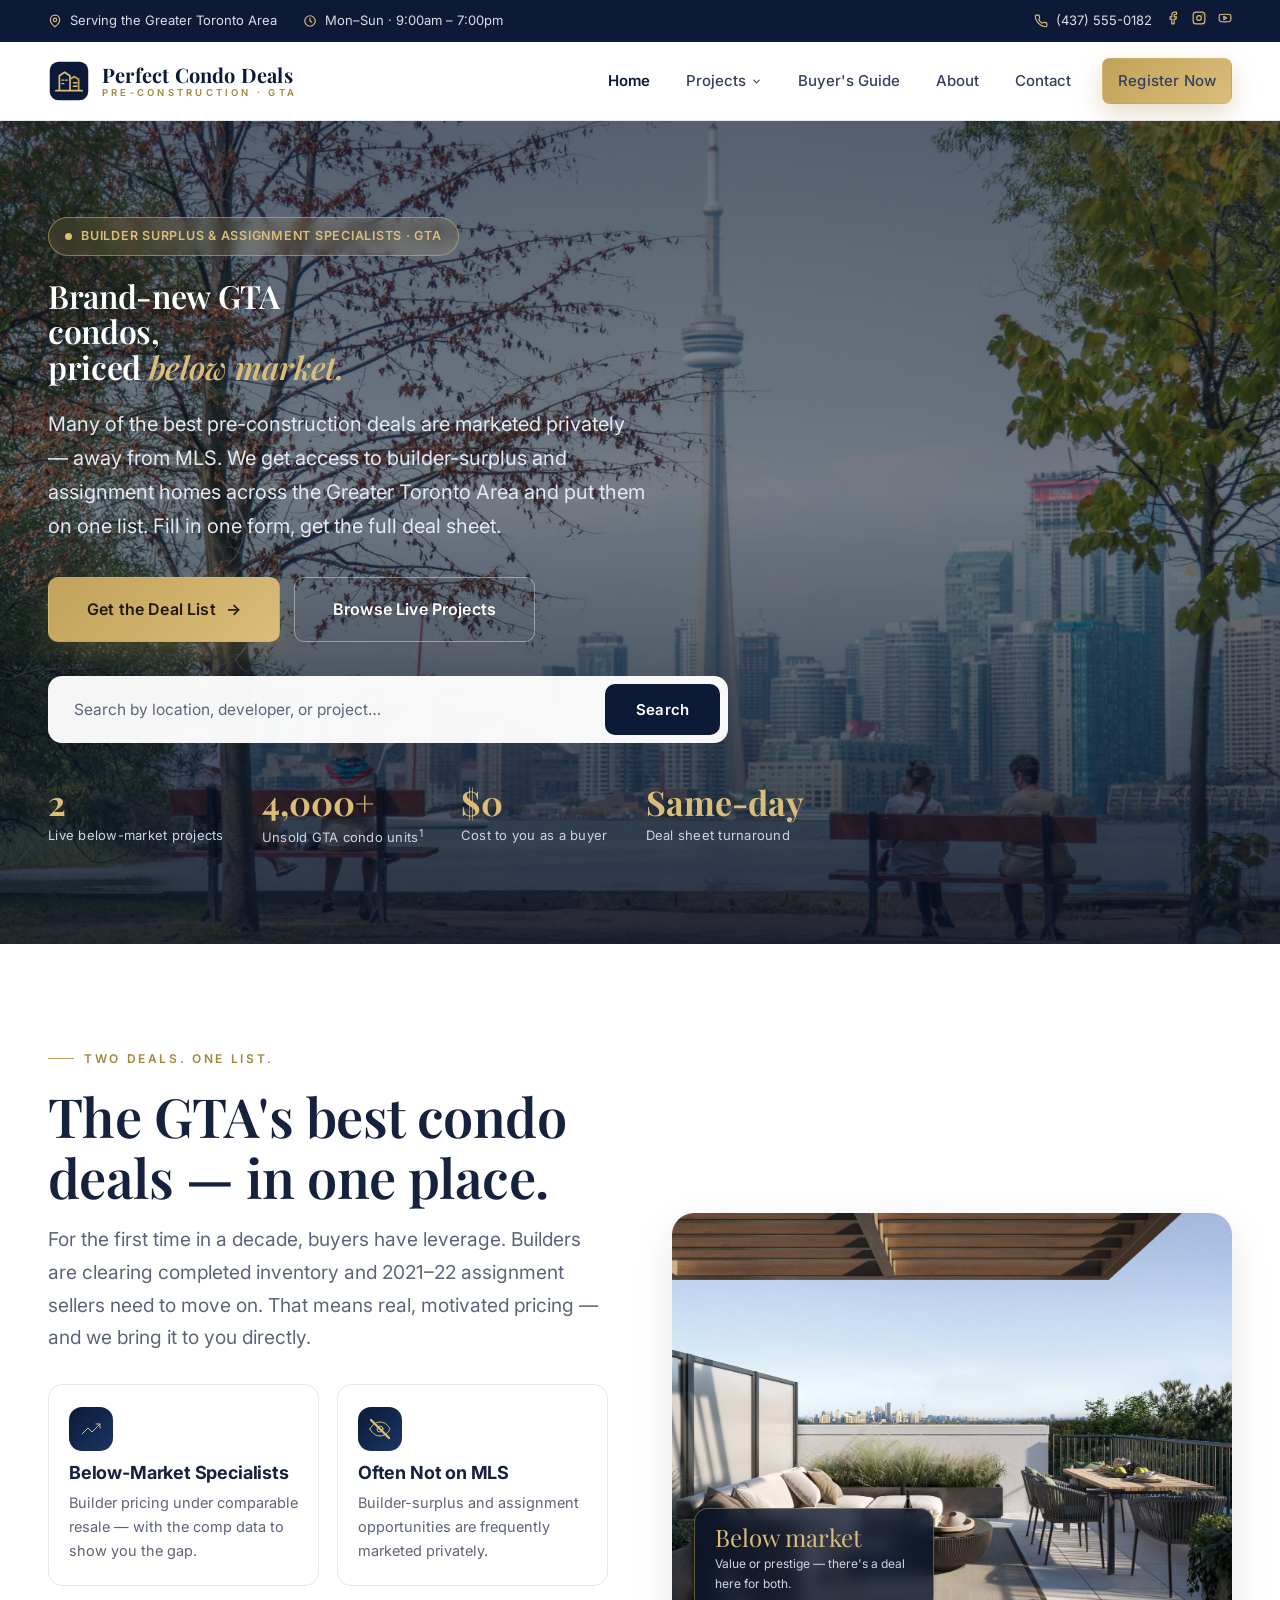
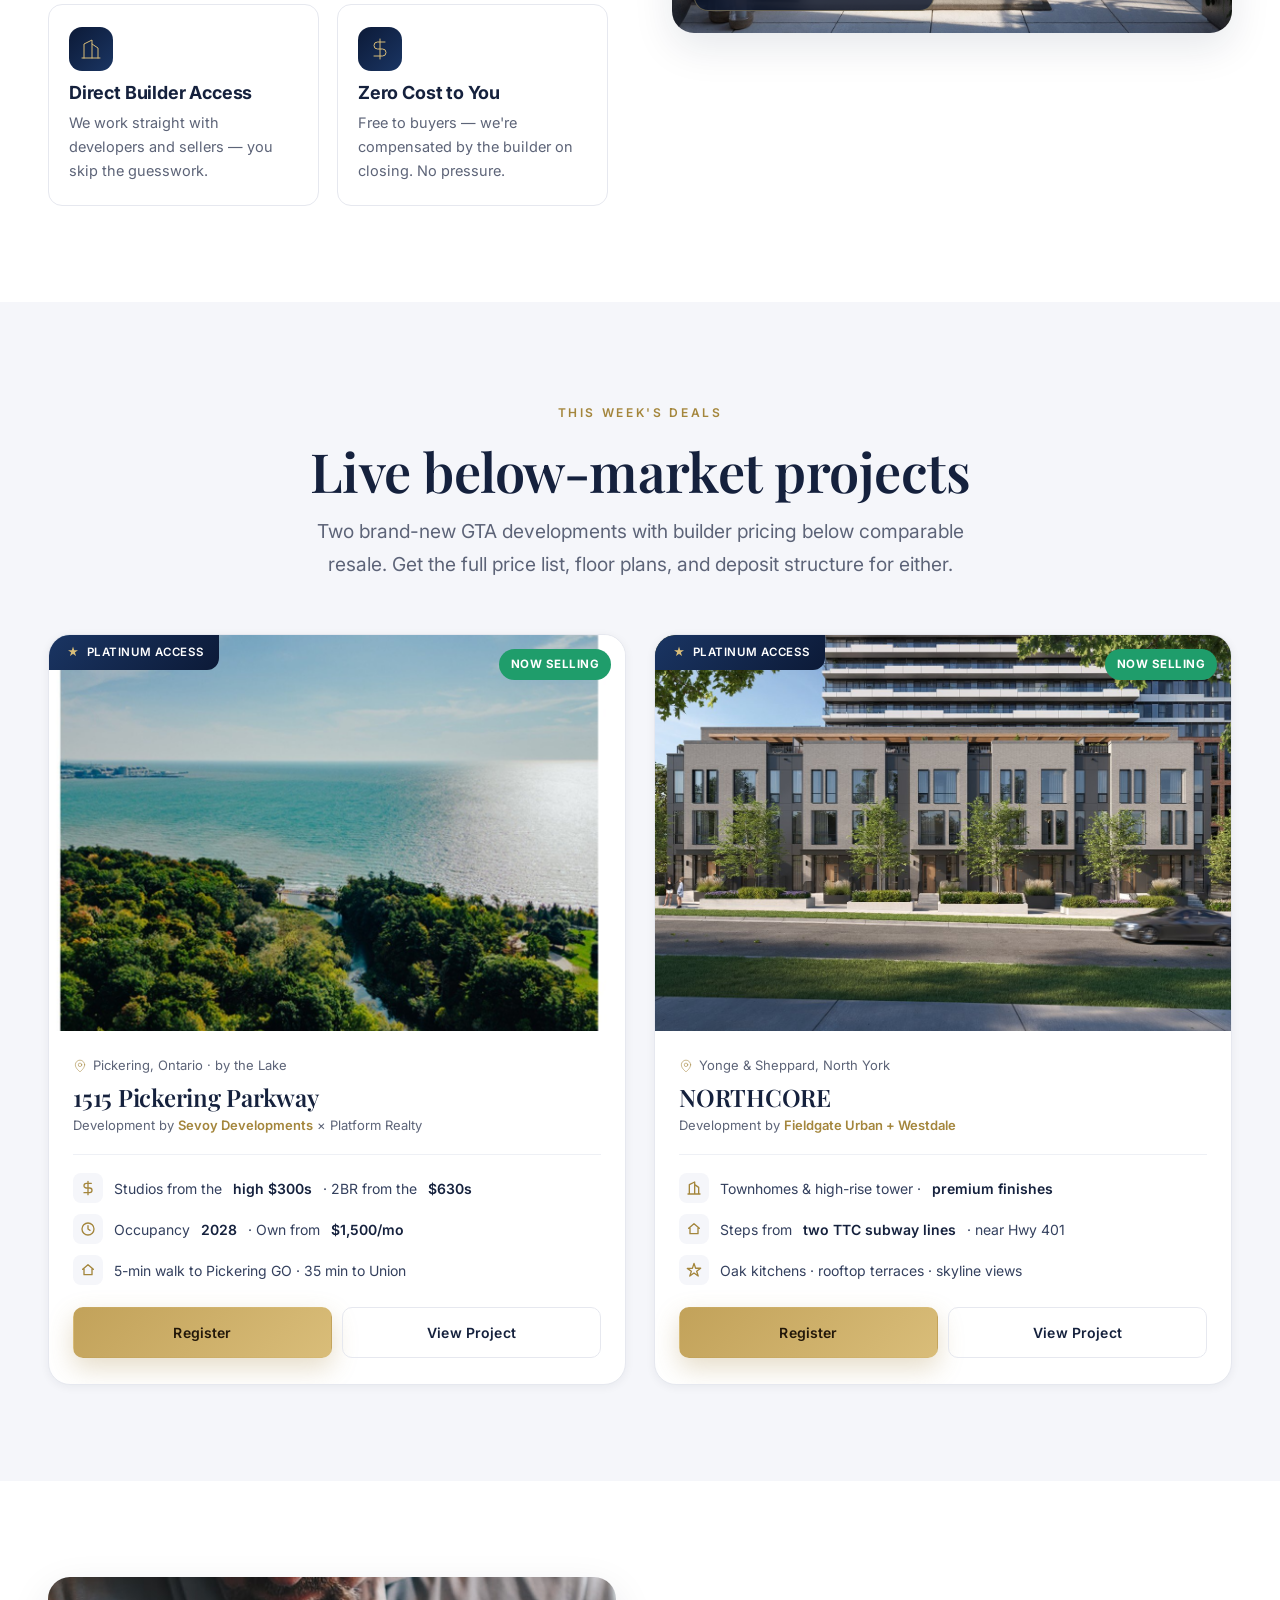
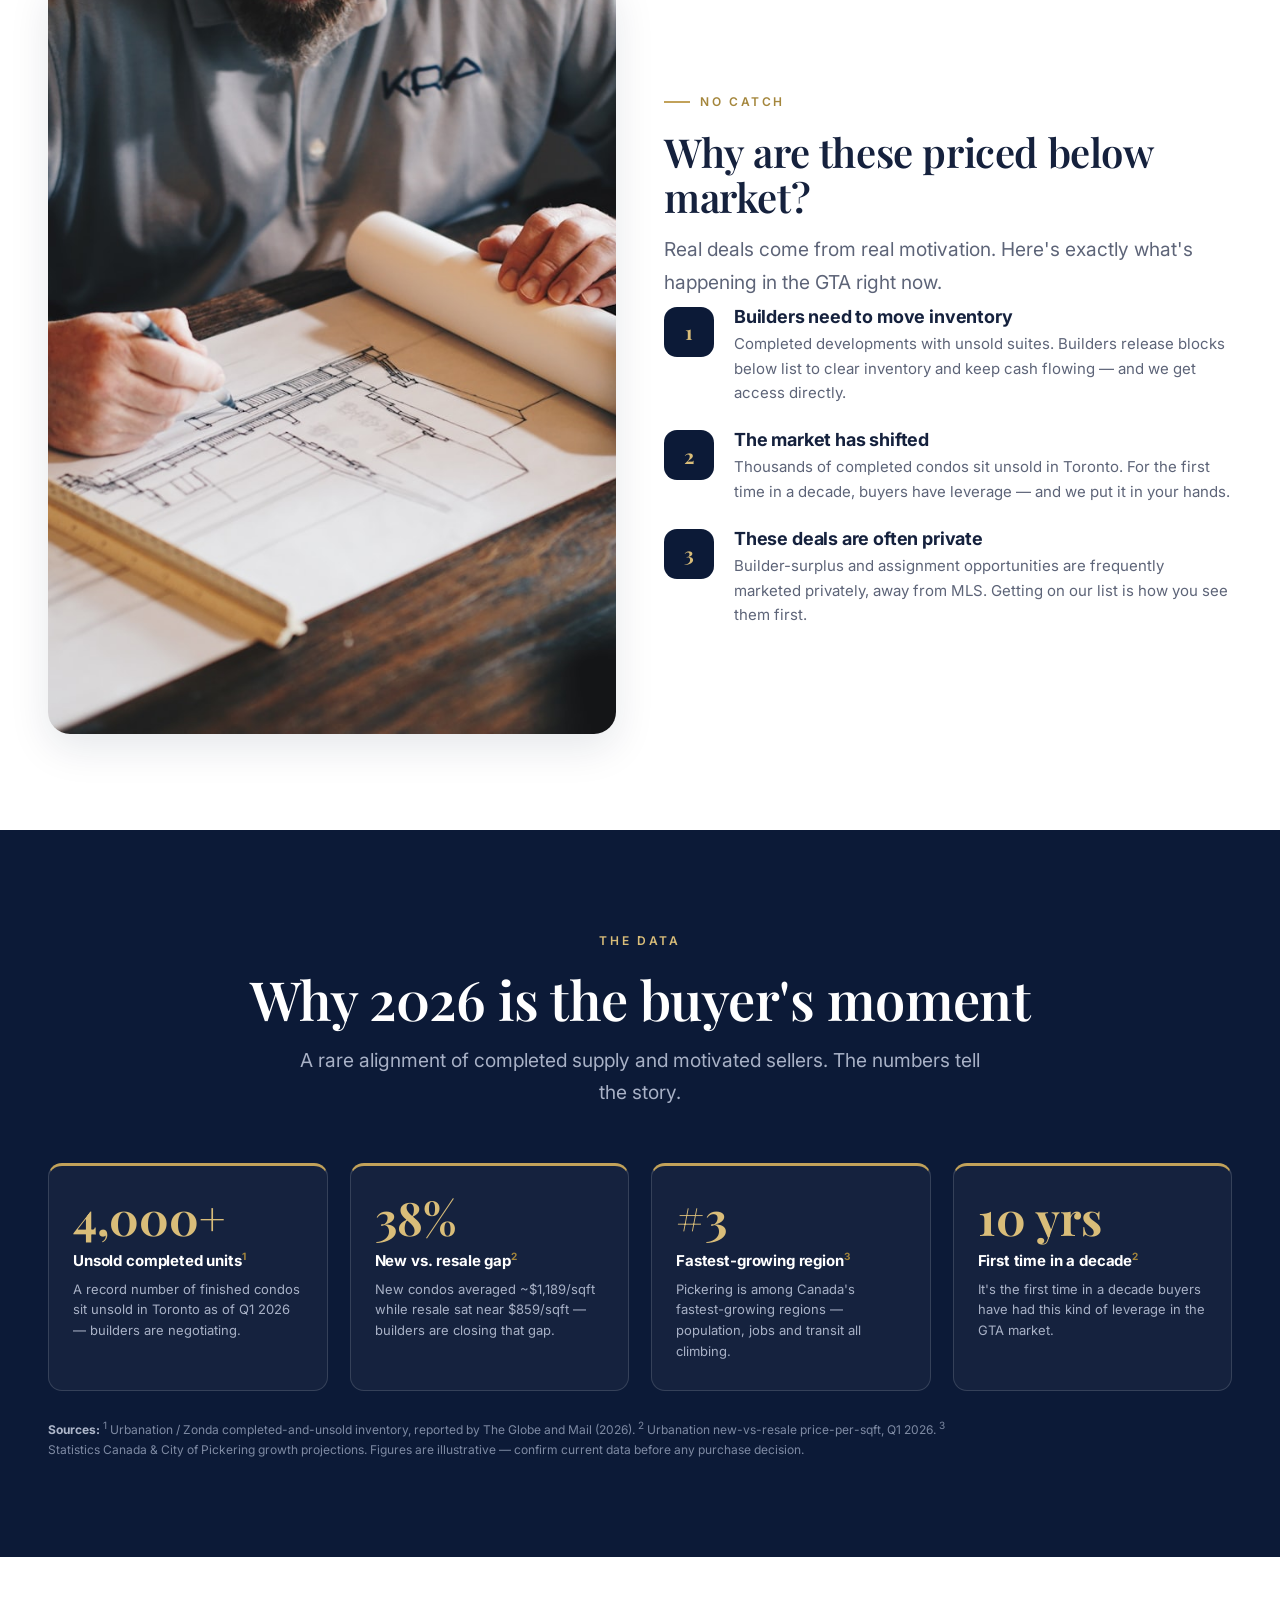
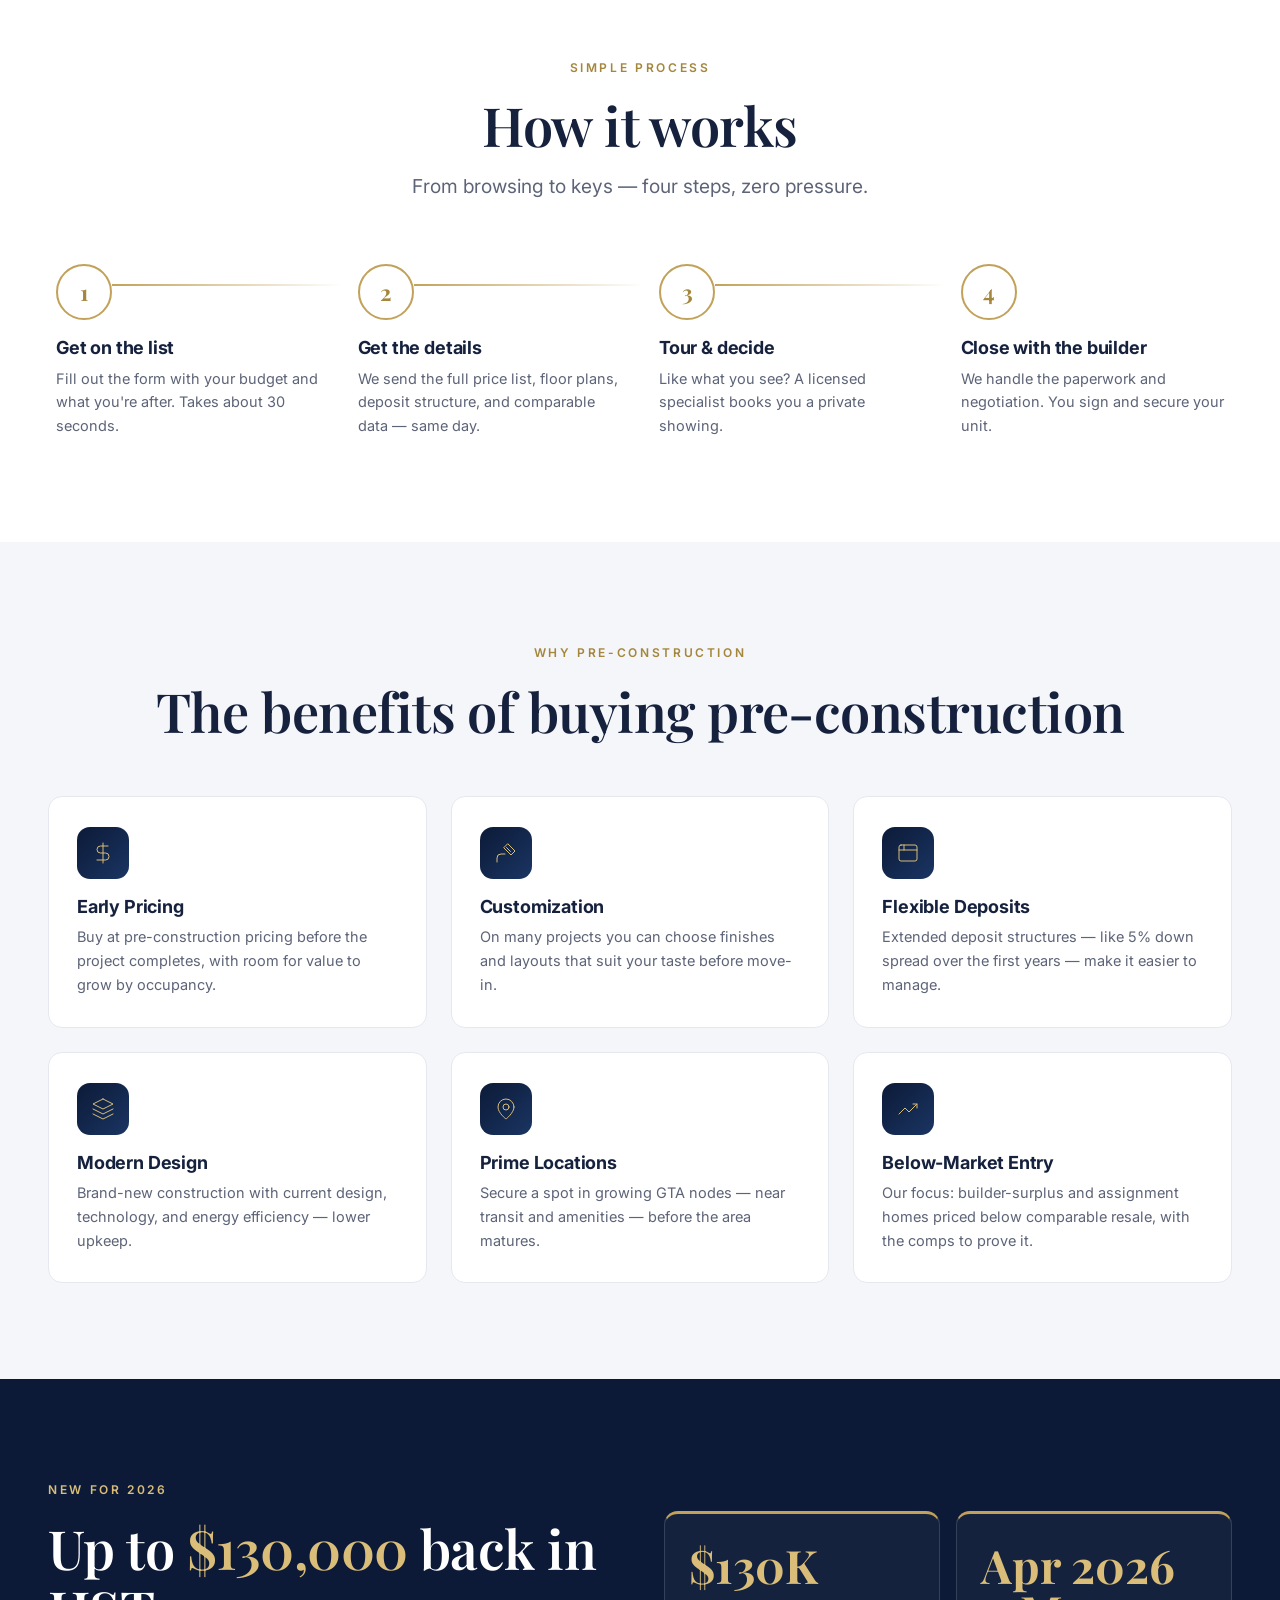
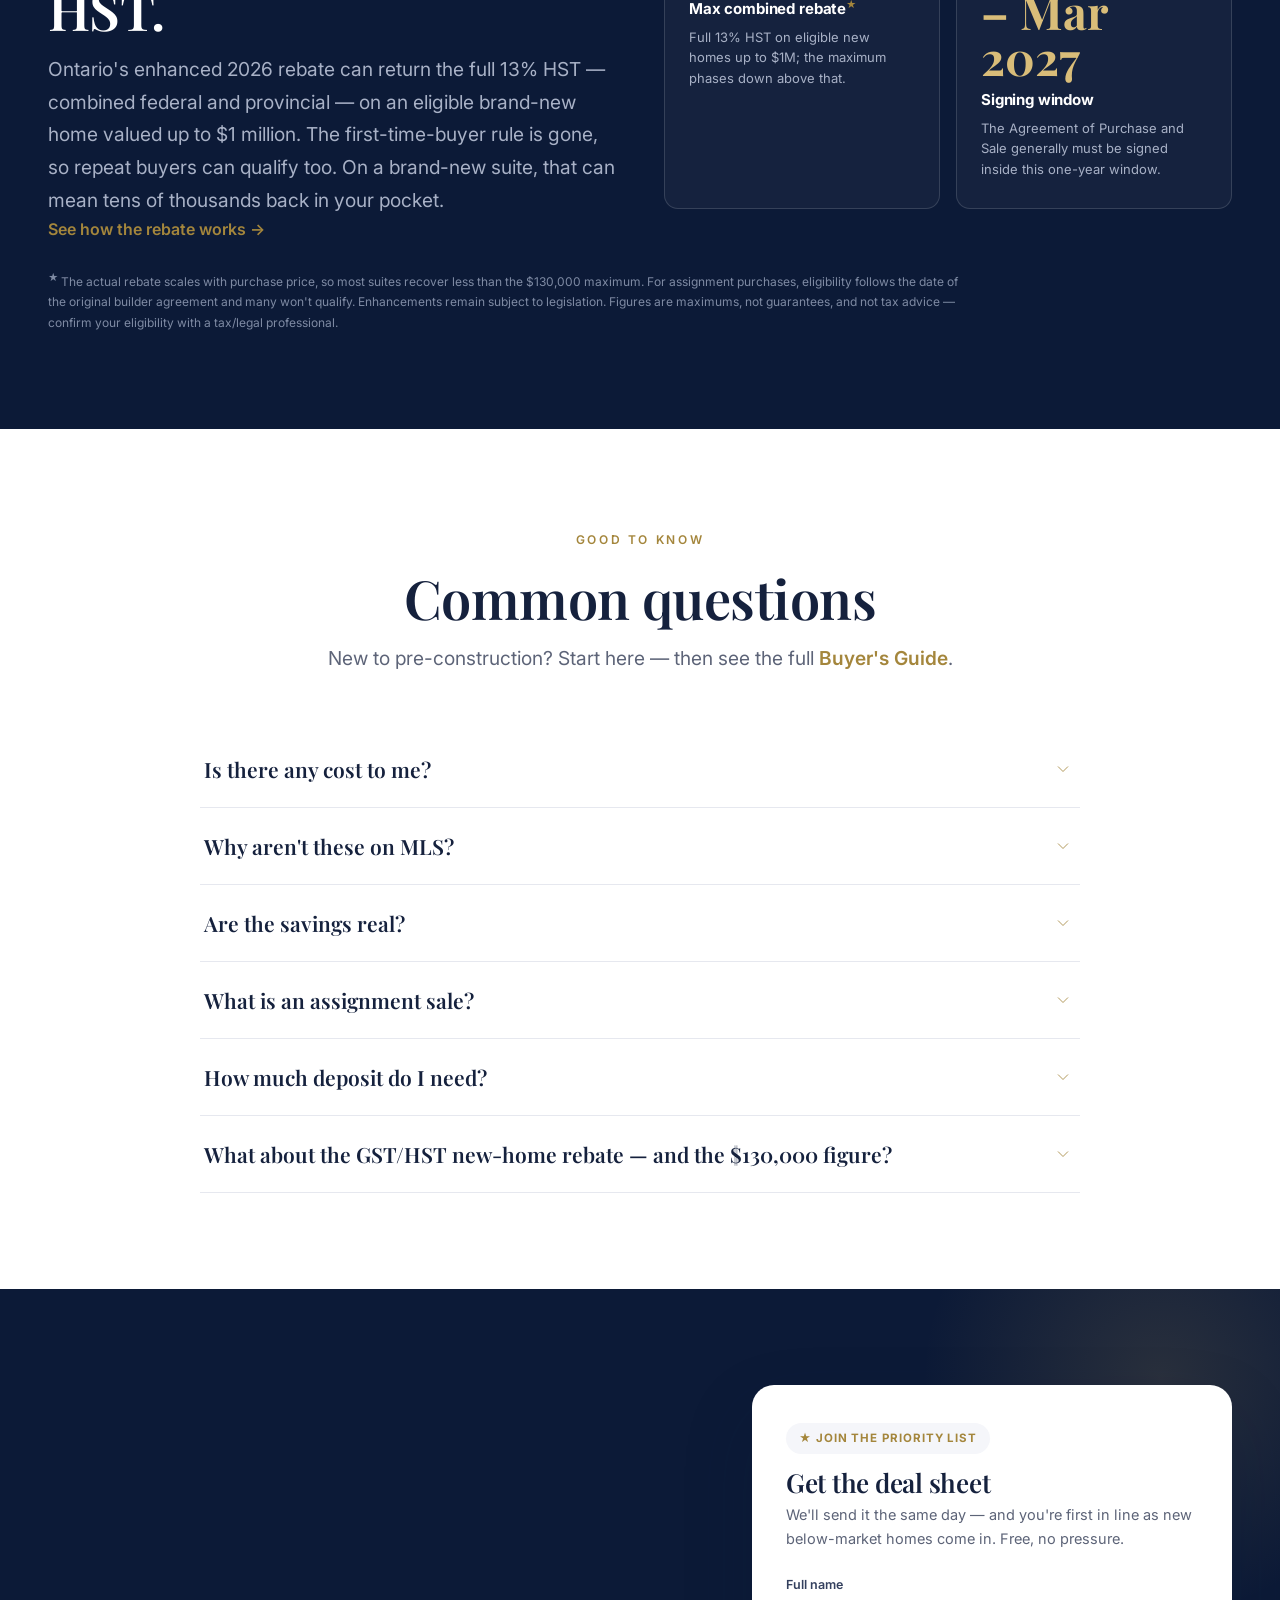
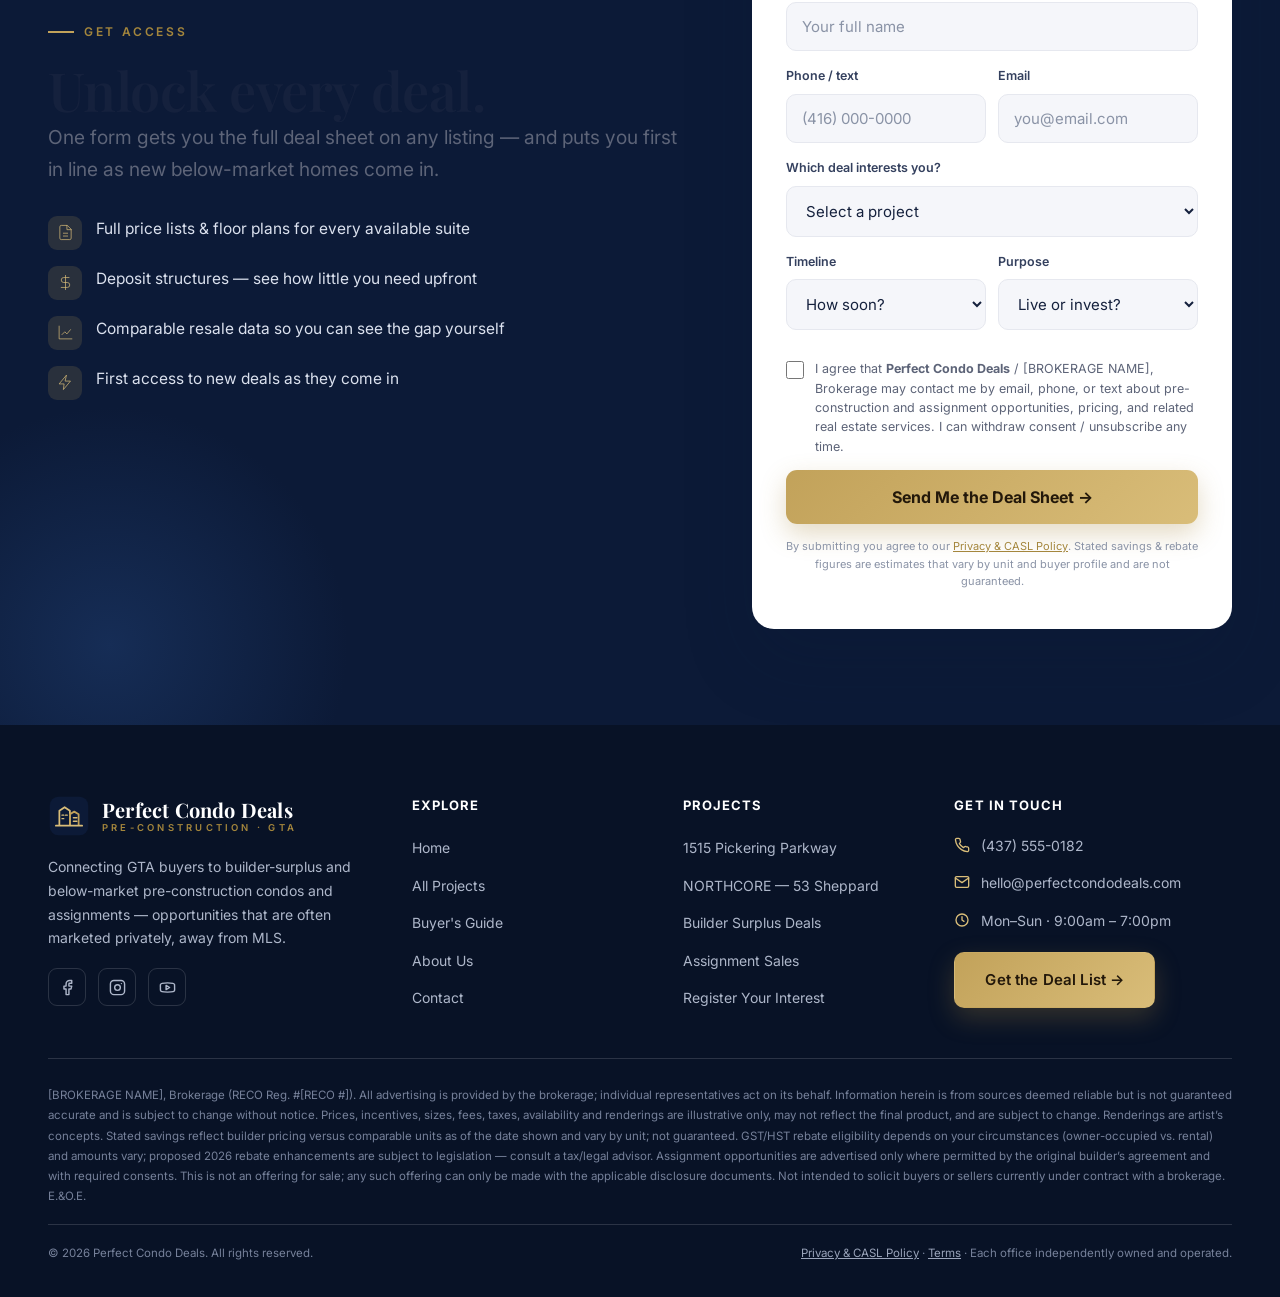
==== commit 63fcd1b0: "Add 2026 enhanced HST rebate (up to $130K) across site Surfaces Ontario's enhanced 2026 HST rebate —" ====
--- a/index.html
+++ b/index.html
@@ -51,7 +51,7 @@
     </form>
     <div class="hero-stats">
       <div class="hs"><span class="n">2</span><span class="l">Live below-market projects</span></div>
-      <div class="hs"><span class="n">4,000+</span><span class="l">Unsold completed GTA units<sup>1</sup></span></div>
+      <div class="hs"><span class="n">4,000+</span><span class="l">Unsold GTA condo units<sup>1</sup></span></div>
       <div class="hs"><span class="n">$0</span><span class="l">Cost to you as a buyer</span></div>
       <div class="hs"><span class="n">Same-day</span><span class="l">Deal sheet turnaround</span></div>
     </div>
@@ -223,6 +223,25 @@
   </div>
 </section>
 
+<!-- ============ HST REBATE HIGHLIGHT ============ -->
+<section class="section bg-navy">
+  <div class="wrap split narrow" style="align-items:center">
+    <div class="reveal">
+      <span class="kicker solo">New for 2026</span>
+      <h2 class="h-xl">Up to <span style="color:var(--gold-2)">$130,000</span> back in HST.</h2>
+      <p class="lead" style="margin-top:14px">Ontario's enhanced 2026 rebate can return the full 13% HST — combined federal and provincial — on an eligible brand-new home valued up to $1&nbsp;million. The first-time-buyer rule is gone, so repeat buyers can qualify too. On a brand-new suite, that can mean tens of thousands back in your pocket.</p>
+      <a class="link-gold" href="guide.html">See how the rebate works →</a>
+    </div>
+    <div class="reveal">
+      <div class="datacards" style="grid-template-columns:1fr 1fr;gap:16px">
+        <div class="datacard"><div class="dn">$130K</div><h4>Max combined rebate<sup>★</sup></h4><p>Full 13% HST on eligible new homes up to $1M; the maximum phases down above that.</p></div>
+        <div class="datacard"><div class="dn">Apr 2026<br>– Mar 2027</div><h4>Signing window</h4><p>The Agreement of Purchase and Sale generally must be signed inside this one-year window.</p></div>
+      </div>
+    </div>
+  </div>
+  <div class="wrap"><p style="font-size:12px;color:#7e8aa3;margin-top:24px;line-height:1.7;max-width:920px"><sup>★</sup> The actual rebate scales with purchase price, so most suites recover less than the $130,000 maximum. For assignment purchases, eligibility follows the date of the original builder agreement and many won't qualify. Enhancements remain subject to legislation. Figures are maximums, not guarantees, and not tax advice — confirm your eligibility with a tax/legal professional.</p></div>
+</section>
+
 <!-- ============ FAQ ============ -->
 <section class="section">
   <div class="wrap">
@@ -237,7 +256,7 @@
       <div class="qa"><button class="qa-q">Are the savings real?<span class="qa-ic"><svg viewBox="0 0 24 24" fill="none"><path d="m6 9 6 6 6-6"/></svg></span></button><div class="qa-a"><div class="qa-a-in">We show you comparable resale data so you can see the gap yourself. Stated savings reflect builder pricing versus comparable units as of the date shown and vary by unit — they're not guaranteed.</div></div></div>
       <div class="qa"><button class="qa-q">What is an assignment sale?<span class="qa-ic"><svg viewBox="0 0 24 24" fill="none"><path d="m6 9 6 6 6-6"/></svg></span></button><div class="qa-a"><div class="qa-a-in">It's when an original pre-construction buyer sells their contract (their right to the unit) before closing. Assignments can offer below-peak pricing — and are advertised only where the builder permits it.</div></div></div>
       <div class="qa"><button class="qa-q">How much deposit do I need?<span class="qa-ic"><svg viewBox="0 0 24 24" fill="none"><path d="m6 9 6 6 6-6"/></svg></span></button><div class="qa-a"><div class="qa-a-in">It varies by project. Some — like 1515 Pickering — offer a monthly deposit program from $1,500/month, with 5% down in year one spread over several years. We'll walk you through the full structure for each deal.</div></div></div>
-      <div class="qa"><button class="qa-q">What about the GST/HST new-home rebate?<span class="qa-ic"><svg viewBox="0 0 24 24" fill="none"><path d="m6 9 6 6 6-6"/></svg></span></button><div class="qa-a"><div class="qa-a-in">Many new-home buyers may qualify for the federal/Ontario GST/HST New Housing Rebate. Eligibility depends on your situation (owner-occupied vs. rental) and amounts vary — proposed 2026 enhancements are subject to legislation. Always confirm with a tax/legal professional.</div></div></div>
+      <div class="qa"><button class="qa-q">What about the GST/HST new-home rebate — and the $130,000 figure?<span class="qa-ic"><svg viewBox="0 0 24 24" fill="none"><path d="m6 9 6 6 6-6"/></svg></span></button><div class="qa-a"><div class="qa-a-in">Ontario's enhanced 2026 rebate can return <b>up to $130,000</b> in combined federal and provincial HST on an eligible brand-new home — the full 13% on homes valued up to $1&nbsp;million, with the maximum phasing down on higher-priced homes. To qualify, the Agreement of Purchase and Sale generally must be signed between <b>April&nbsp;1, 2026 and March&nbsp;31, 2027</b>, and the first-time-buyer restriction has been removed, so repeat buyers can qualify too. The actual amount scales with the purchase price, so most suites recover less than the $130,000 maximum. Note for assignments: eligibility follows the date of the <i>original</i> builder agreement, so many assignment purchases won't qualify for the enhanced rebate. These enhancements remain subject to legislation — figures are maximums, not guarantees. Always confirm your eligibility with a tax/legal professional.</div></div></div>
     </div>
   </div>
 </section>
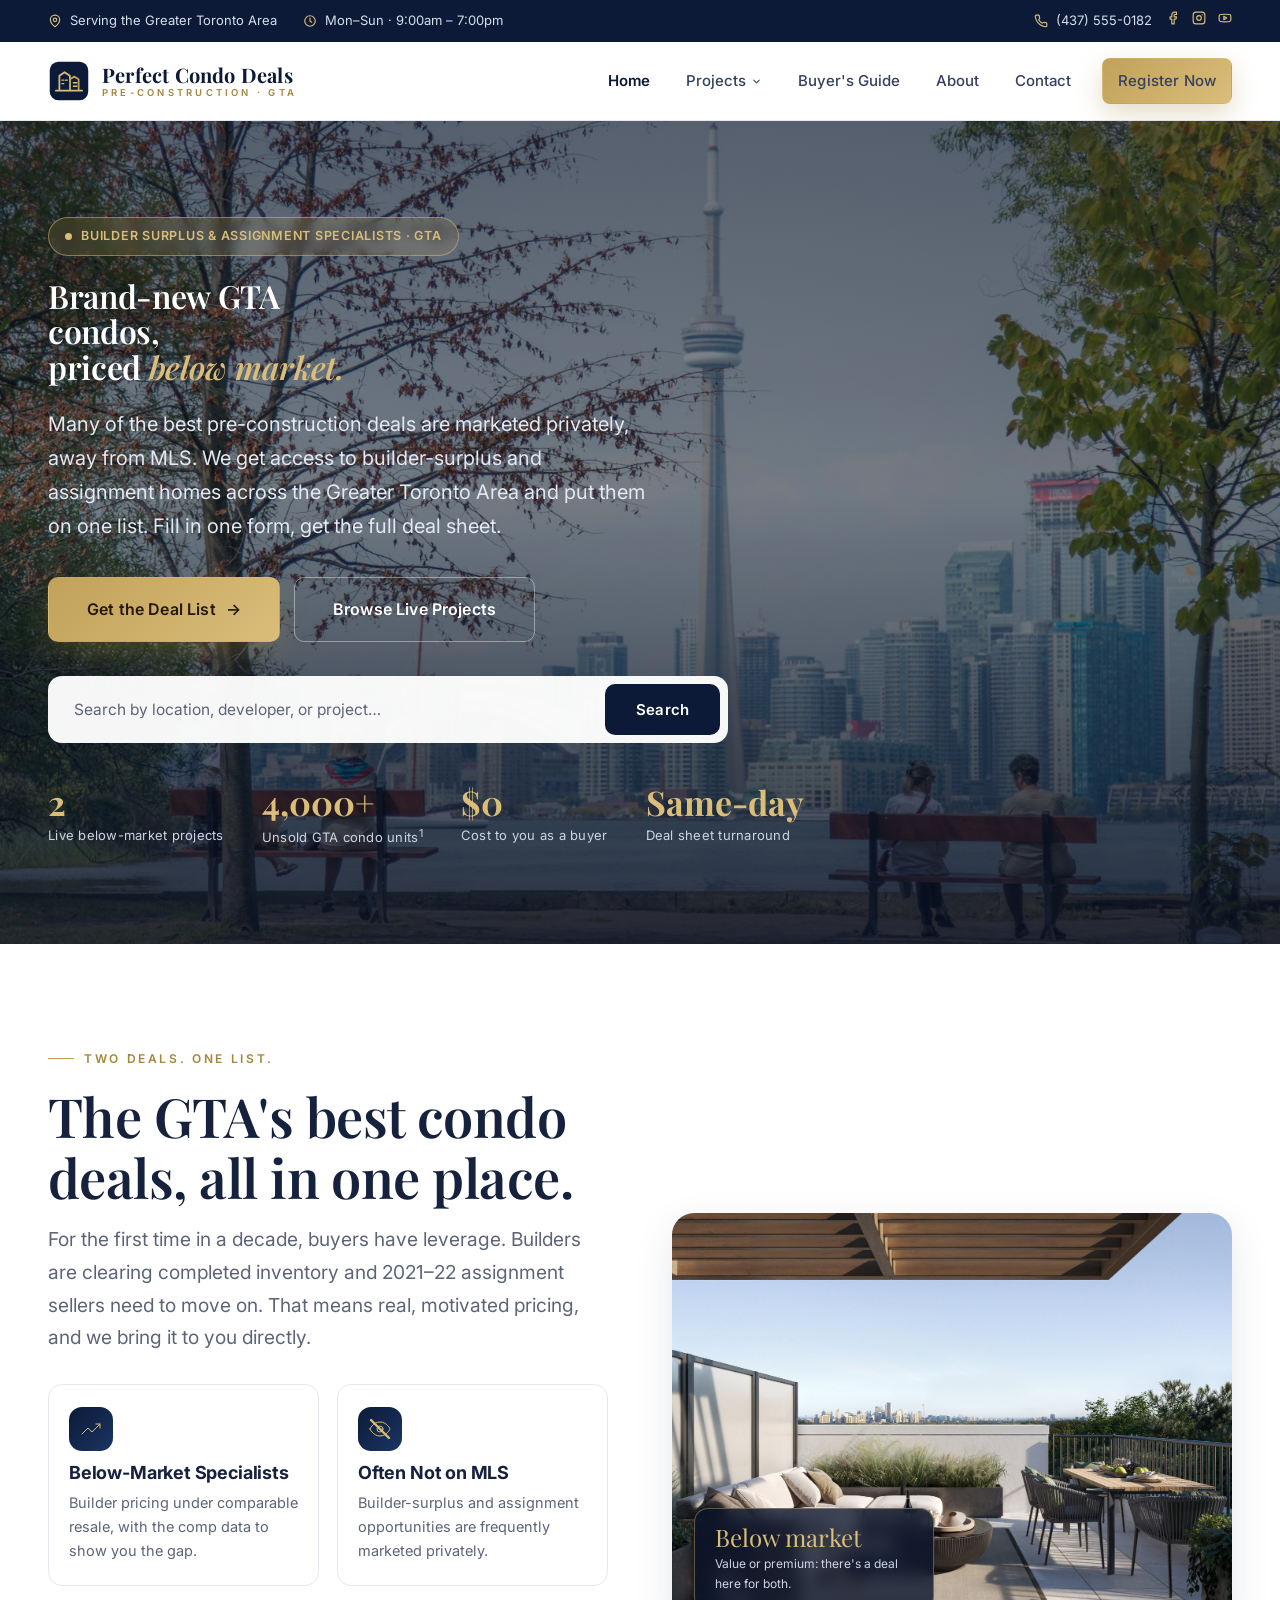
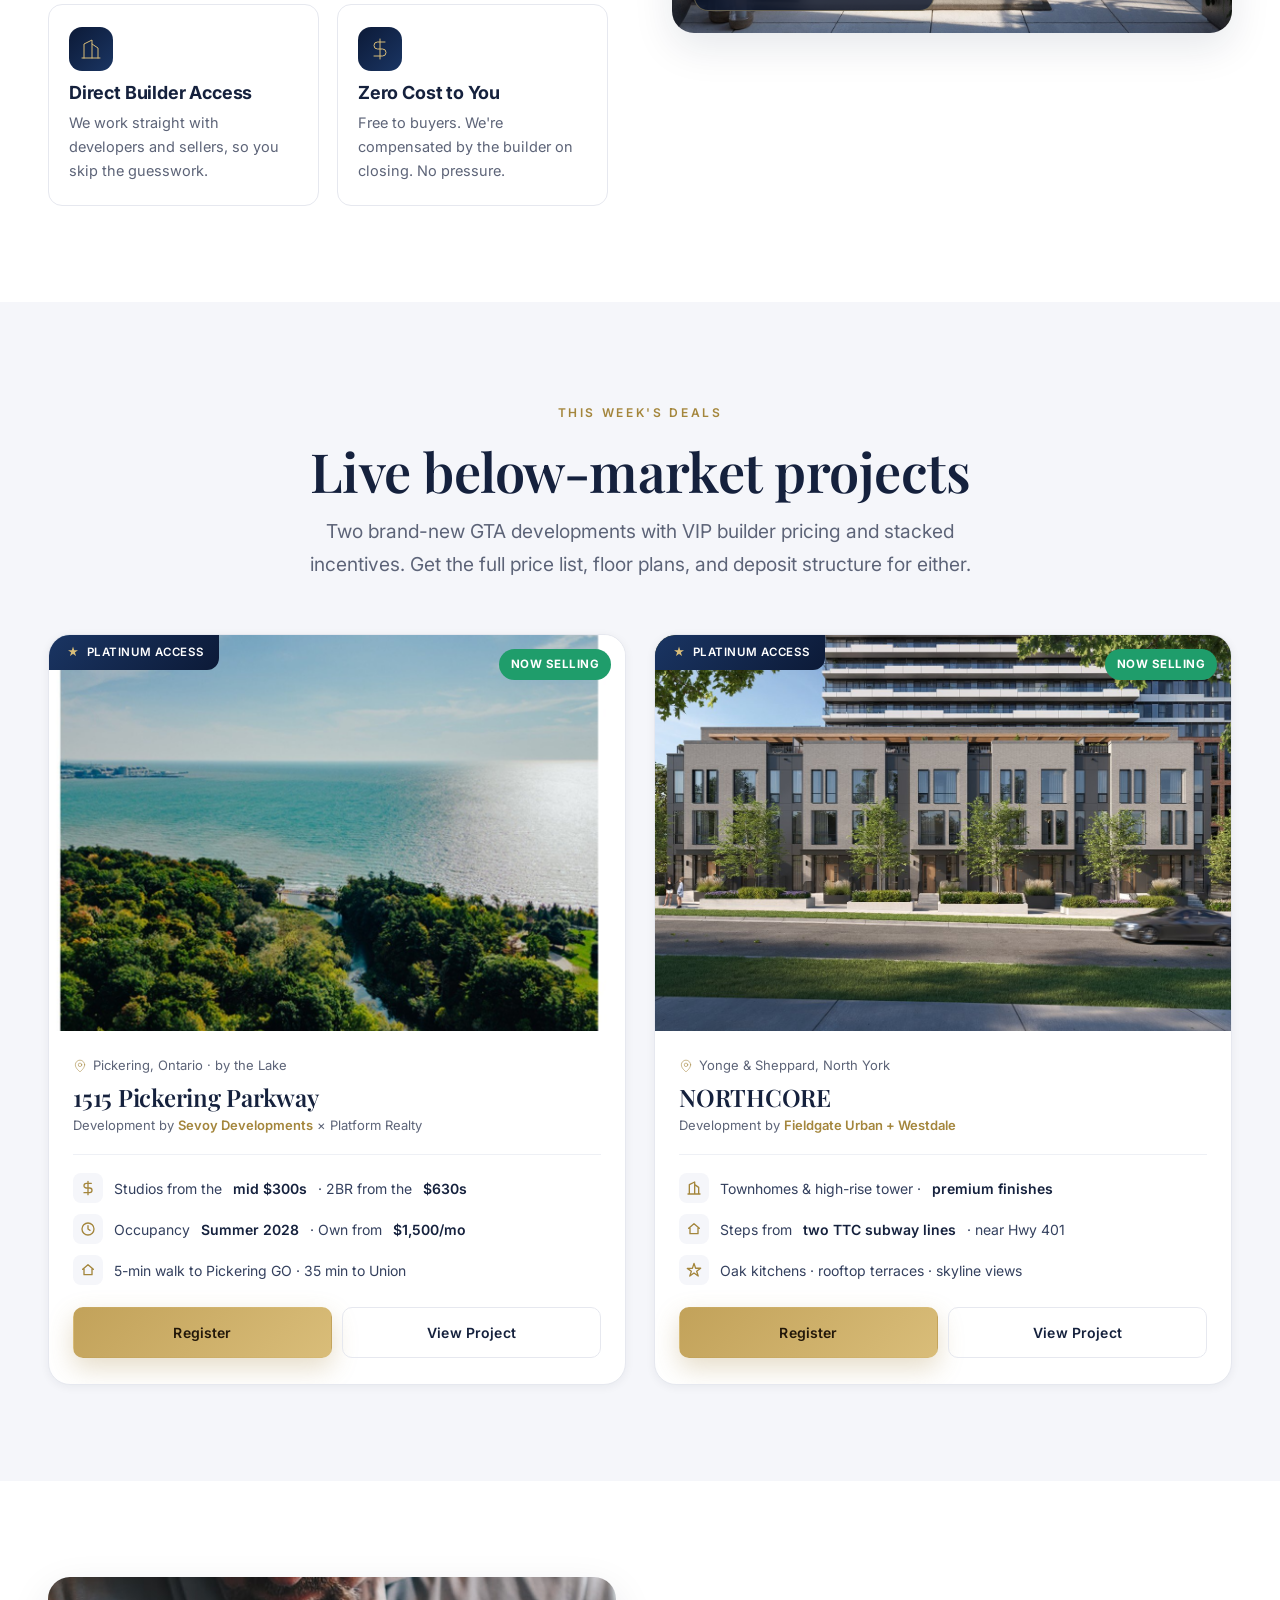
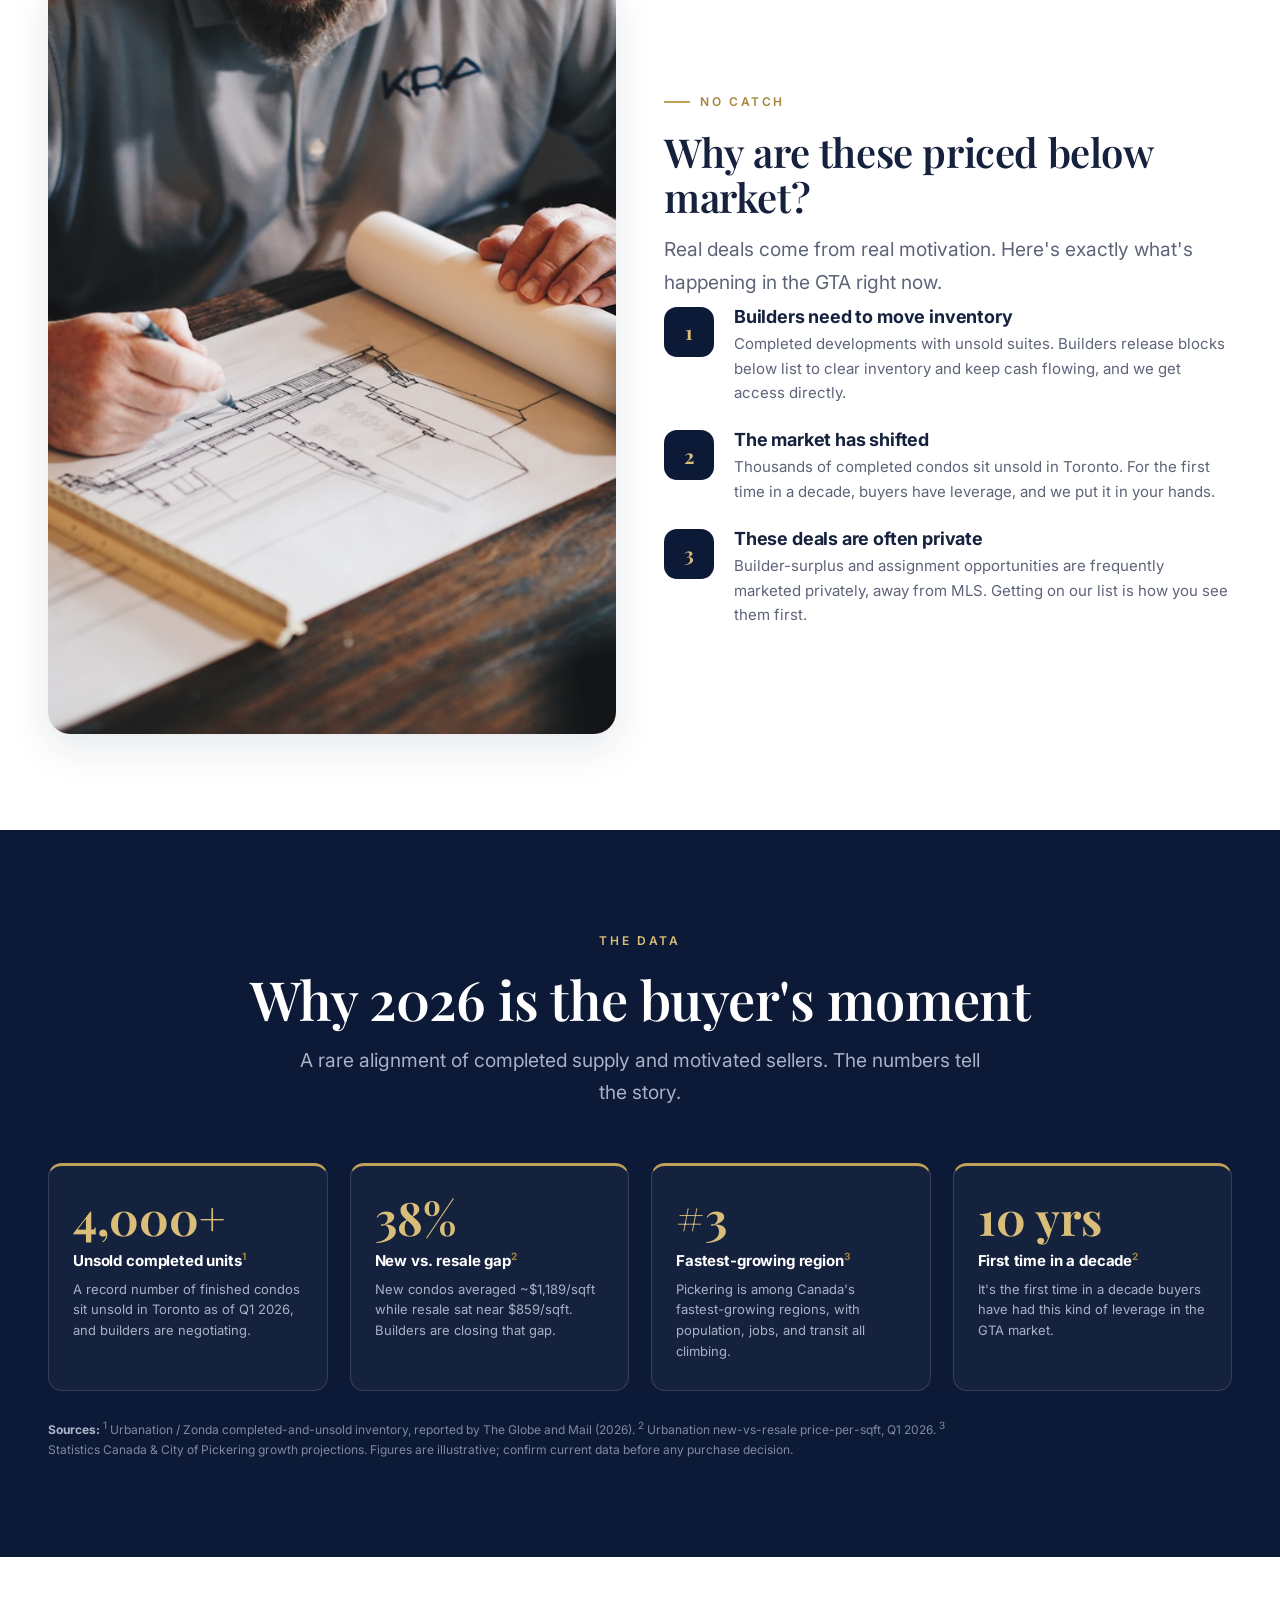
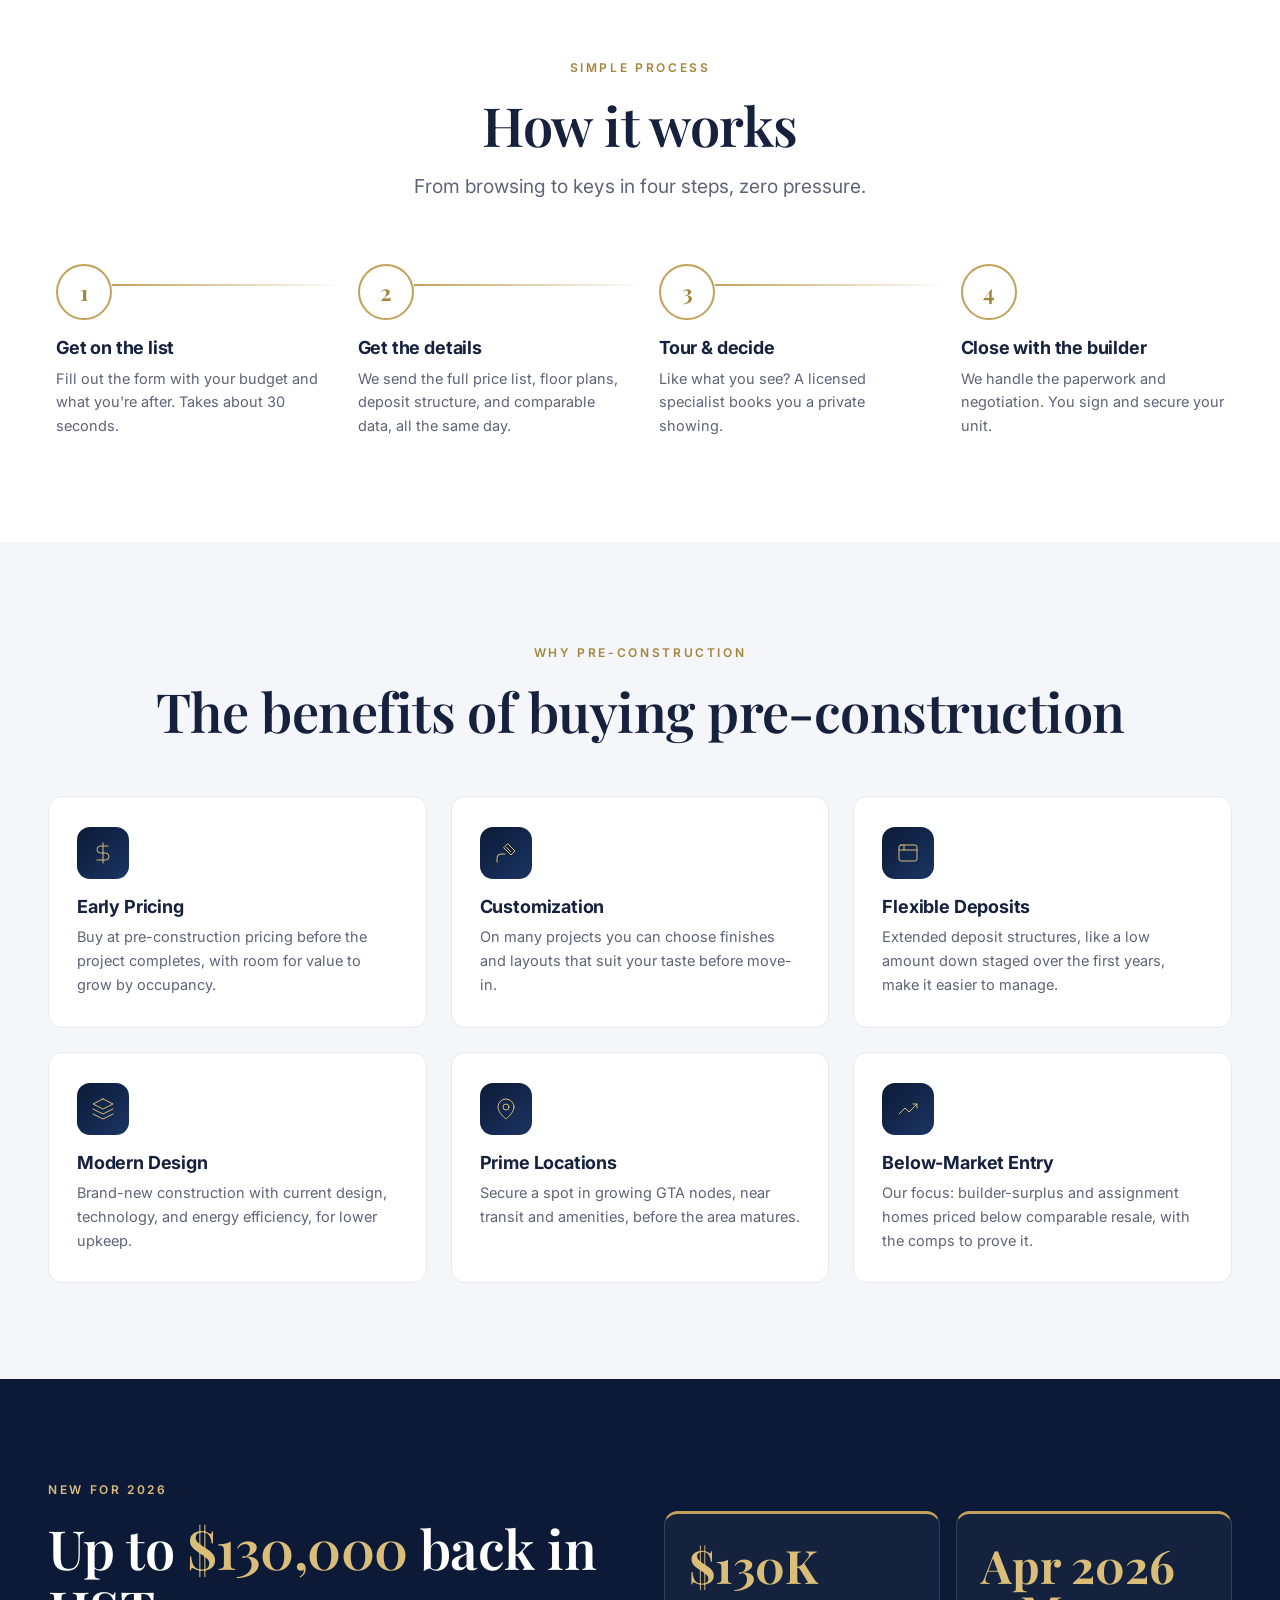
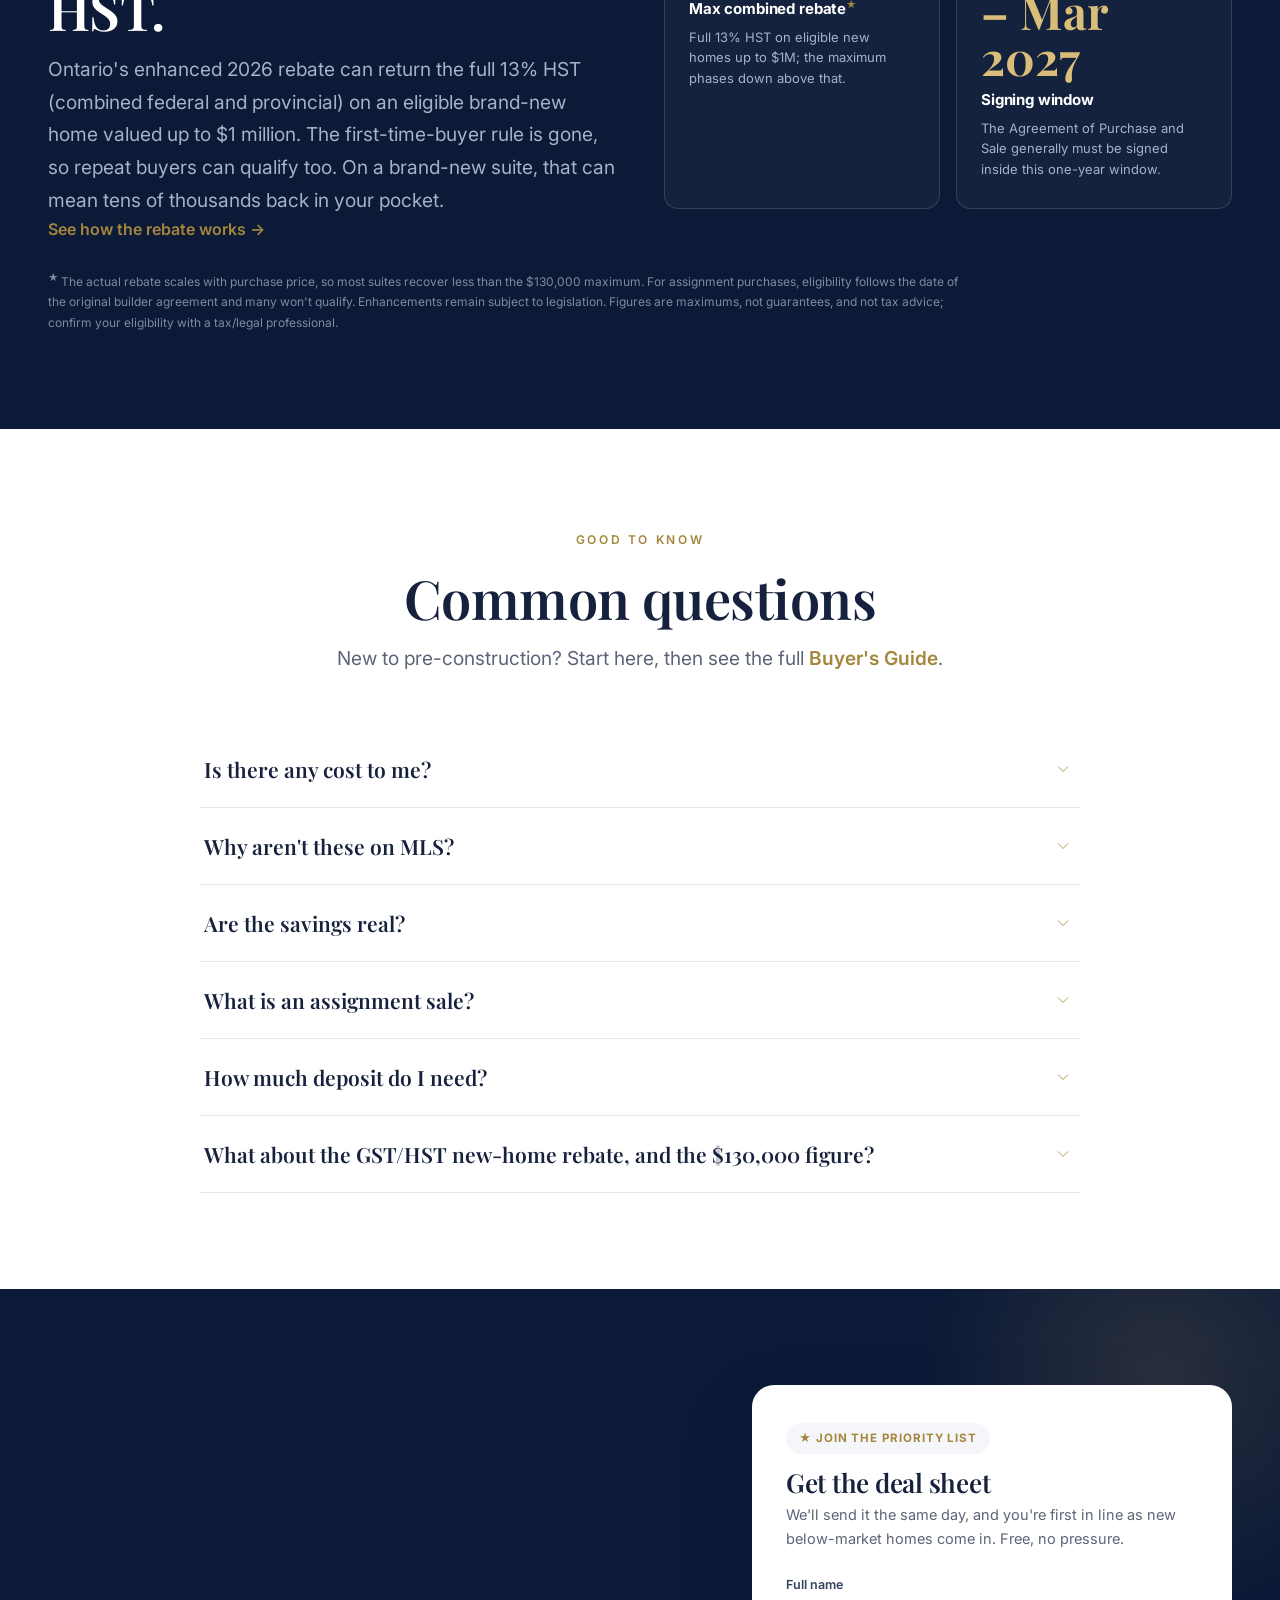
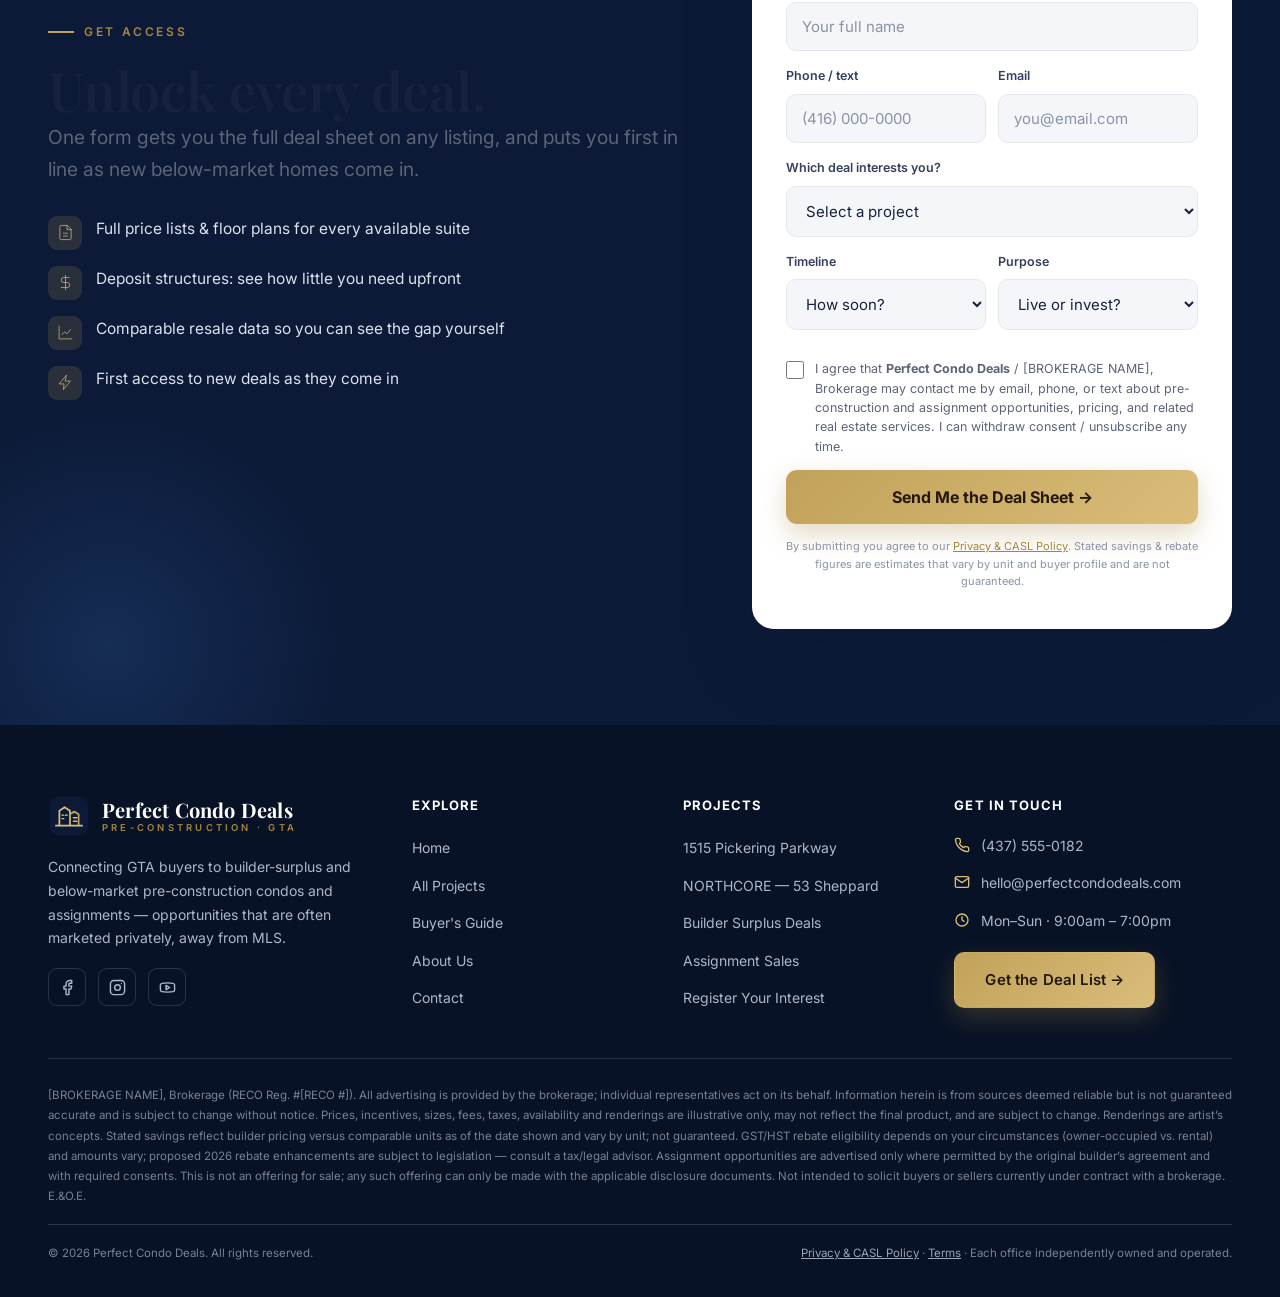
==== commit f220cc6a: "Copy pass on home: humanize rhythm, fix dual-project resale claim Apply content/landing-page/UX-copy" ====
--- a/index.html
+++ b/index.html
@@ -40,7 +40,7 @@
   <div class="hero-inner"><div class="wrap">
     <span class="badge"><span class="dot"></span> Builder Surplus &amp; Assignment Specialists · GTA</span>
     <h1>Brand-new GTA condos,<br>priced <span class="gold">below market.</span></h1>
-    <p class="sub">Many of the best pre-construction deals are marketed privately — away from MLS. We get access to builder-surplus and assignment homes across the Greater Toronto Area and put them on one list. Fill in one form, get the full deal sheet.</p>
+    <p class="sub">Many of the best pre-construction deals are marketed privately, away from MLS. We get access to builder-surplus and assignment homes across the Greater Toronto Area and put them on one list. Fill in one form, get the full deal sheet.</p>
     <div class="hero-ctas">
       <a class="btn btn-gold btn-lg" href="contact.html">Get the Deal List <span class="ar">→</span></a>
       <a class="btn btn-outline-light btn-lg" href="projects.html">Browse Live Projects</a>
@@ -63,12 +63,12 @@
   <div class="wrap split">
     <div class="reveal">
       <span class="kicker">Two Deals. One List.</span>
-      <h2 class="h-xl">The GTA's best condo deals — in one place.</h2>
-      <p class="lead" style="margin-top:16px">For the first time in a decade, buyers have leverage. Builders are clearing completed inventory and 2021–22 assignment sellers need to move on. That means real, motivated pricing — and we bring it to you directly.</p>
+      <h2 class="h-xl">The GTA's best condo deals, all in one place.</h2>
+      <p class="lead" style="margin-top:16px">For the first time in a decade, buyers have leverage. Builders are clearing completed inventory and 2021–22 assignment sellers need to move on. That means real, motivated pricing, and we bring it to you directly.</p>
       <div class="benefits" style="grid-template-columns:1fr 1fr;margin-top:30px;gap:18px">
         <div class="benefit" style="padding:22px 20px">
           <div class="bi" style="width:44px;height:44px;margin-bottom:12px"><svg viewBox="0 0 24 24" fill="none" stroke-linecap="round" stroke-linejoin="round"><path d="m3 17 6-6 4 4 8-8"/><path d="M17 7h4v4"/></svg></div>
-          <h4>Below-Market Specialists</h4><p>Builder pricing under comparable resale — with the comp data to show you the gap.</p>
+          <h4>Below-Market Specialists</h4><p>Builder pricing under comparable resale, with the comp data to show you the gap.</p>
         </div>
         <div class="benefit" style="padding:22px 20px">
           <div class="bi" style="width:44px;height:44px;margin-bottom:12px"><svg viewBox="0 0 24 24" fill="none" stroke-linecap="round" stroke-linejoin="round"><path d="M2 12s3-7 10-7 10 7 10 7-3 7-10 7S2 12 2 12z"/><circle cx="12" cy="12" r="3"/><path d="m3 3 18 18" stroke-width="2.4"/></svg></div>
@@ -76,17 +76,17 @@
         </div>
         <div class="benefit" style="padding:22px 20px">
           <div class="bi" style="width:44px;height:44px;margin-bottom:12px"><svg viewBox="0 0 24 24" fill="none" stroke-linecap="round" stroke-linejoin="round"><path d="M3 21h18M5 21V7l8-4v18M19 21V11l-6-4"/></svg></div>
-          <h4>Direct Builder Access</h4><p>We work straight with developers and sellers — you skip the guesswork.</p>
+          <h4>Direct Builder Access</h4><p>We work straight with developers and sellers, so you skip the guesswork.</p>
         </div>
         <div class="benefit" style="padding:22px 20px">
           <div class="bi" style="width:44px;height:44px;margin-bottom:12px"><svg viewBox="0 0 24 24" fill="none" stroke-linecap="round" stroke-linejoin="round"><path d="M12 2v20M17 5H9.5a3.5 3.5 0 000 7h5a3.5 3.5 0 010 7H6"/></svg></div>
-          <h4>Zero Cost to You</h4><p>Free to buyers — we're compensated by the builder on closing. No pressure.</p>
+          <h4>Zero Cost to You</h4><p>Free to buyers. We're compensated by the builder on closing. No pressure.</p>
         </div>
       </div>
     </div>
     <div class="split-img reveal">
       <img src="assets/img/northcore-rooftop.jpg" alt="Private rooftop terrace with Toronto skyline views" />
-      <div class="floattag"><div class="ft-n">Below market</div><div class="ft-l">Value or prestige — there's a deal here for both.</div></div>
+      <div class="floattag"><div class="ft-n">Below market</div><div class="ft-l">Value or premium: there's a deal here for both.</div></div>
     </div>
   </div>
 </section>
@@ -97,7 +97,7 @@
     <div class="section-head center reveal">
       <span class="kicker solo" style="justify-content:center">This Week's Deals</span>
       <h2 class="h-xl">Live below-market projects</h2>
-      <p class="lead maxw" style="margin-top:14px">Two brand-new GTA developments with builder pricing below comparable resale. Get the full price list, floor plans, and deposit structure for either.</p>
+      <p class="lead maxw" style="margin-top:14px">Two brand-new GTA developments with VIP builder pricing and stacked incentives. Get the full price list, floor plans, and deposit structure for either.</p>
     </div>
     <div class="grid grid-2">
 
@@ -113,8 +113,8 @@
           <h3>1515 Pickering Parkway</h3>
           <p class="dev">Development by <a href="1515-pickering.html">Sevoy Developments</a> × Platform Realty</p>
           <div class="pcard-meta">
-            <div class="m"><span class="mi"><svg width="16" height="16" viewBox="0 0 24 24" fill="none" stroke="currentColor" stroke-width="2" stroke-linecap="round" stroke-linejoin="round"><path d="M12 2v20M17 5H9.5a3.5 3.5 0 000 7h5a3.5 3.5 0 010 7H6"/></svg></span> Studios from the <b>high $300s</b> · 2BR from the <b>$630s</b></div>
-            <div class="m"><span class="mi"><svg width="16" height="16" viewBox="0 0 24 24" fill="none" stroke="currentColor" stroke-width="2" stroke-linecap="round" stroke-linejoin="round"><circle cx="12" cy="12" r="9"/><path d="M12 7v5l3 2"/></svg></span> Occupancy <b>2028</b> · Own from <b>$1,500/mo</b></div>
+            <div class="m"><span class="mi"><svg width="16" height="16" viewBox="0 0 24 24" fill="none" stroke="currentColor" stroke-width="2" stroke-linecap="round" stroke-linejoin="round"><path d="M12 2v20M17 5H9.5a3.5 3.5 0 000 7h5a3.5 3.5 0 010 7H6"/></svg></span> Studios from the <b>mid $300s</b> · 2BR from the <b>$630s</b></div>
+            <div class="m"><span class="mi"><svg width="16" height="16" viewBox="0 0 24 24" fill="none" stroke="currentColor" stroke-width="2" stroke-linecap="round" stroke-linejoin="round"><circle cx="12" cy="12" r="9"/><path d="M12 7v5l3 2"/></svg></span> Occupancy <b>Summer 2028</b> · Own from <b>$1,500/mo</b></div>
             <div class="m"><span class="mi"><svg width="16" height="16" viewBox="0 0 24 24" fill="none" stroke="currentColor" stroke-width="2" stroke-linecap="round" stroke-linejoin="round"><path d="M4 11l8-7 8 7M6 10v9h12v-9"/></svg></span> 5-min walk to Pickering GO · 35 min to Union</div>
           </div>
           <div class="pcard-cta">
@@ -162,8 +162,8 @@
       <h2 class="h-lg">Why are these priced below market?</h2>
       <p class="lead" style="margin:14px 0 6px">Real deals come from real motivation. Here's exactly what's happening in the GTA right now.</p>
       <div class="reasons">
-        <div class="reason"><div class="rn">1</div><div><h4>Builders need to move inventory</h4><p>Completed developments with unsold suites. Builders release blocks below list to clear inventory and keep cash flowing — and we get access directly.</p></div></div>
-        <div class="reason"><div class="rn">2</div><div><h4>The market has shifted</h4><p>Thousands of completed condos sit unsold in Toronto. For the first time in a decade, buyers have leverage — and we put it in your hands.</p></div></div>
+        <div class="reason"><div class="rn">1</div><div><h4>Builders need to move inventory</h4><p>Completed developments with unsold suites. Builders release blocks below list to clear inventory and keep cash flowing, and we get access directly.</p></div></div>
+        <div class="reason"><div class="rn">2</div><div><h4>The market has shifted</h4><p>Thousands of completed condos sit unsold in Toronto. For the first time in a decade, buyers have leverage, and we put it in your hands.</p></div></div>
         <div class="reason"><div class="rn">3</div><div><h4>These deals are often private</h4><p>Builder-surplus and assignment opportunities are frequently marketed privately, away from MLS. Getting on our list is how you see them first.</p></div></div>
       </div>
     </div>
@@ -179,12 +179,12 @@
       <p class="lead maxw" style="margin-top:14px">A rare alignment of completed supply and motivated sellers. The numbers tell the story.</p>
     </div>
     <div class="datacards reveal">
-      <div class="datacard"><div class="dn">4,000+</div><h4>Unsold completed units<sup>1</sup></h4><p>A record number of finished condos sit unsold in Toronto as of Q1 2026 — builders are negotiating.</p></div>
-      <div class="datacard"><div class="dn">38%</div><h4>New vs. resale gap<sup>2</sup></h4><p>New condos averaged ~$1,189/sqft while resale sat near $859/sqft — builders are closing that gap.</p></div>
-      <div class="datacard"><div class="dn">#3</div><h4>Fastest-growing region<sup>3</sup></h4><p>Pickering is among Canada's fastest-growing regions — population, jobs and transit all climbing.</p></div>
+      <div class="datacard"><div class="dn">4,000+</div><h4>Unsold completed units<sup>1</sup></h4><p>A record number of finished condos sit unsold in Toronto as of Q1 2026, and builders are negotiating.</p></div>
+      <div class="datacard"><div class="dn">38%</div><h4>New vs. resale gap<sup>2</sup></h4><p>New condos averaged ~$1,189/sqft while resale sat near $859/sqft. Builders are closing that gap.</p></div>
+      <div class="datacard"><div class="dn">#3</div><h4>Fastest-growing region<sup>3</sup></h4><p>Pickering is among Canada's fastest-growing regions, with population, jobs, and transit all climbing.</p></div>
       <div class="datacard"><div class="dn">10 yrs</div><h4>First time in a decade<sup>2</sup></h4><p>It's the first time in a decade buyers have had this kind of leverage in the GTA market.</p></div>
     </div>
-    <p style="font-size:12px;color:#7e8aa3;margin-top:26px;line-height:1.7;max-width:920px"><b style="color:#aeb7ca">Sources:</b> <sup>1</sup> Urbanation / Zonda completed-and-unsold inventory, reported by The Globe and Mail (2026). <sup>2</sup> Urbanation new-vs-resale price-per-sqft, Q1 2026. <sup>3</sup> Statistics Canada &amp; City of Pickering growth projections. Figures are illustrative — confirm current data before any purchase decision.</p>
+    <p style="font-size:12px;color:#7e8aa3;margin-top:26px;line-height:1.7;max-width:920px"><b style="color:#aeb7ca">Sources:</b> <sup>1</sup> Urbanation / Zonda completed-and-unsold inventory, reported by The Globe and Mail (2026). <sup>2</sup> Urbanation new-vs-resale price-per-sqft, Q1 2026. <sup>3</sup> Statistics Canada &amp; City of Pickering growth projections. Figures are illustrative; confirm current data before any purchase decision.</p>
   </div>
 </section>
 
@@ -194,11 +194,11 @@
     <div class="section-head center reveal">
       <span class="kicker solo" style="justify-content:center">Simple Process</span>
       <h2 class="h-xl">How it works</h2>
-      <p class="lead maxw" style="margin-top:14px">From browsing to keys — four steps, zero pressure.</p>
+      <p class="lead maxw" style="margin-top:14px">From browsing to keys in four steps, zero pressure.</p>
     </div>
     <div class="steps reveal">
       <div class="step"><span class="conn"></span><div class="sn">1</div><h4>Get on the list</h4><p>Fill out the form with your budget and what you're after. Takes about 30 seconds.</p></div>
-      <div class="step"><span class="conn"></span><div class="sn">2</div><h4>Get the details</h4><p>We send the full price list, floor plans, deposit structure, and comparable data — same day.</p></div>
+      <div class="step"><span class="conn"></span><div class="sn">2</div><h4>Get the details</h4><p>We send the full price list, floor plans, deposit structure, and comparable data, all the same day.</p></div>
       <div class="step"><span class="conn"></span><div class="sn">3</div><h4>Tour &amp; decide</h4><p>Like what you see? A licensed specialist books you a private showing.</p></div>
       <div class="step"><div class="sn">4</div><h4>Close with the builder</h4><p>We handle the paperwork and negotiation. You sign and secure your unit.</p></div>
     </div>
@@ -215,9 +215,9 @@
     <div class="benefits reveal">
       <div class="benefit"><div class="bi"><svg viewBox="0 0 24 24" fill="none" stroke-linecap="round" stroke-linejoin="round"><path d="M12 2v20M17 5H9.5a3.5 3.5 0 000 7h5a3.5 3.5 0 010 7H6"/></svg></div><h4>Early Pricing</h4><p>Buy at pre-construction pricing before the project completes, with room for value to grow by occupancy.</p></div>
       <div class="benefit"><div class="bi"><svg viewBox="0 0 24 24" fill="none" stroke-linecap="round" stroke-linejoin="round"><path d="M3 21v-4a4 4 0 014-4h4M14 3l7 7-4 4-7-7zM12.5 6.5l4 4"/></svg></div><h4>Customization</h4><p>On many projects you can choose finishes and layouts that suit your taste before move-in.</p></div>
-      <div class="benefit"><div class="bi"><svg viewBox="0 0 24 24" fill="none" stroke-linecap="round" stroke-linejoin="round"><rect x="3" y="4" width="18" height="16" rx="2"/><path d="M3 9h18M8 4v5"/></svg></div><h4>Flexible Deposits</h4><p>Extended deposit structures — like 5% down spread over the first years — make it easier to manage.</p></div>
-      <div class="benefit"><div class="bi"><svg viewBox="0 0 24 24" fill="none" stroke-linecap="round" stroke-linejoin="round"><path d="M12 2L2 7l10 5 10-5-10-5zM2 17l10 5 10-5M2 12l10 5 10-5"/></svg></div><h4>Modern Design</h4><p>Brand-new construction with current design, technology, and energy efficiency — lower upkeep.</p></div>
-      <div class="benefit"><div class="bi"><svg viewBox="0 0 24 24" fill="none" stroke-linecap="round" stroke-linejoin="round"><path d="M20 10c0 6-8 12-8 12s-8-6-8-12a8 8 0 0116 0z"/><circle cx="12" cy="10" r="3"/></svg></div><h4>Prime Locations</h4><p>Secure a spot in growing GTA nodes — near transit and amenities — before the area matures.</p></div>
+      <div class="benefit"><div class="bi"><svg viewBox="0 0 24 24" fill="none" stroke-linecap="round" stroke-linejoin="round"><rect x="3" y="4" width="18" height="16" rx="2"/><path d="M3 9h18M8 4v5"/></svg></div><h4>Flexible Deposits</h4><p>Extended deposit structures, like a low amount down staged over the first years, make it easier to manage.</p></div>
+      <div class="benefit"><div class="bi"><svg viewBox="0 0 24 24" fill="none" stroke-linecap="round" stroke-linejoin="round"><path d="M12 2L2 7l10 5 10-5-10-5zM2 17l10 5 10-5M2 12l10 5 10-5"/></svg></div><h4>Modern Design</h4><p>Brand-new construction with current design, technology, and energy efficiency, for lower upkeep.</p></div>
+      <div class="benefit"><div class="bi"><svg viewBox="0 0 24 24" fill="none" stroke-linecap="round" stroke-linejoin="round"><path d="M20 10c0 6-8 12-8 12s-8-6-8-12a8 8 0 0116 0z"/><circle cx="12" cy="10" r="3"/></svg></div><h4>Prime Locations</h4><p>Secure a spot in growing GTA nodes, near transit and amenities, before the area matures.</p></div>
       <div class="benefit"><div class="bi"><svg viewBox="0 0 24 24" fill="none" stroke-linecap="round" stroke-linejoin="round"><path d="m3 17 6-6 4 4 8-8M17 7h4v4"/></svg></div><h4>Below-Market Entry</h4><p>Our focus: builder-surplus and assignment homes priced below comparable resale, with the comps to prove it.</p></div>
     </div>
   </div>
@@ -229,7 +229,7 @@
     <div class="reveal">
       <span class="kicker solo">New for 2026</span>
       <h2 class="h-xl">Up to <span style="color:var(--gold-2)">$130,000</span> back in HST.</h2>
-      <p class="lead" style="margin-top:14px">Ontario's enhanced 2026 rebate can return the full 13% HST — combined federal and provincial — on an eligible brand-new home valued up to $1&nbsp;million. The first-time-buyer rule is gone, so repeat buyers can qualify too. On a brand-new suite, that can mean tens of thousands back in your pocket.</p>
+      <p class="lead" style="margin-top:14px">Ontario's enhanced 2026 rebate can return the full 13% HST (combined federal and provincial) on an eligible brand-new home valued up to $1&nbsp;million. The first-time-buyer rule is gone, so repeat buyers can qualify too. On a brand-new suite, that can mean tens of thousands back in your pocket.</p>
       <a class="link-gold" href="guide.html">See how the rebate works →</a>
     </div>
     <div class="reveal">
@@ -239,7 +239,7 @@
       </div>
     </div>
   </div>
-  <div class="wrap"><p style="font-size:12px;color:#7e8aa3;margin-top:24px;line-height:1.7;max-width:920px"><sup>★</sup> The actual rebate scales with purchase price, so most suites recover less than the $130,000 maximum. For assignment purchases, eligibility follows the date of the original builder agreement and many won't qualify. Enhancements remain subject to legislation. Figures are maximums, not guarantees, and not tax advice — confirm your eligibility with a tax/legal professional.</p></div>
+  <div class="wrap"><p style="font-size:12px;color:#7e8aa3;margin-top:24px;line-height:1.7;max-width:920px"><sup>★</sup> The actual rebate scales with purchase price, so most suites recover less than the $130,000 maximum. For assignment purchases, eligibility follows the date of the original builder agreement and many won't qualify. Enhancements remain subject to legislation. Figures are maximums, not guarantees, and not tax advice; confirm your eligibility with a tax/legal professional.</p></div>
 </section>
 
 <!-- ============ FAQ ============ -->
@@ -248,15 +248,15 @@
     <div class="section-head center reveal">
       <span class="kicker solo" style="justify-content:center">Good to Know</span>
       <h2 class="h-xl">Common questions</h2>
-      <p class="lead maxw" style="margin-top:14px">New to pre-construction? Start here — then see the full <a class="link-gold" href="guide.html">Buyer's Guide</a>.</p>
+      <p class="lead maxw" style="margin-top:14px">New to pre-construction? Start here, then see the full <a class="link-gold" href="guide.html">Buyer's Guide</a>.</p>
     </div>
     <div class="faq reveal">
-      <div class="qa"><button class="qa-q">Is there any cost to me?<span class="qa-ic"><svg viewBox="0 0 24 24" fill="none"><path d="m6 9 6 6 6-6"/></svg></span></button><div class="qa-a"><div class="qa-a-in">No. Our service is free to buyers — we're compensated by the builder when a deal closes. You pay the unit price; nothing extra to us.</div></div></div>
+      <div class="qa"><button class="qa-q">Is there any cost to me?<span class="qa-ic"><svg viewBox="0 0 24 24" fill="none"><path d="m6 9 6 6 6-6"/></svg></span></button><div class="qa-a"><div class="qa-a-in">No. Our service is free to buyers. We're compensated by the builder when a deal closes, so you pay the unit price and nothing extra to us.</div></div></div>
       <div class="qa"><button class="qa-q">Why aren't these on MLS?<span class="qa-ic"><svg viewBox="0 0 24 24" fill="none"><path d="m6 9 6 6 6-6"/></svg></span></button><div class="qa-a"><div class="qa-a-in">Builder-surplus and assignment opportunities are frequently sold privately, sometimes with advertising restrictions. That's exactly why getting on our list matters.</div></div></div>
-      <div class="qa"><button class="qa-q">Are the savings real?<span class="qa-ic"><svg viewBox="0 0 24 24" fill="none"><path d="m6 9 6 6 6-6"/></svg></span></button><div class="qa-a"><div class="qa-a-in">We show you comparable resale data so you can see the gap yourself. Stated savings reflect builder pricing versus comparable units as of the date shown and vary by unit — they're not guaranteed.</div></div></div>
-      <div class="qa"><button class="qa-q">What is an assignment sale?<span class="qa-ic"><svg viewBox="0 0 24 24" fill="none"><path d="m6 9 6 6 6-6"/></svg></span></button><div class="qa-a"><div class="qa-a-in">It's when an original pre-construction buyer sells their contract (their right to the unit) before closing. Assignments can offer below-peak pricing — and are advertised only where the builder permits it.</div></div></div>
-      <div class="qa"><button class="qa-q">How much deposit do I need?<span class="qa-ic"><svg viewBox="0 0 24 24" fill="none"><path d="m6 9 6 6 6-6"/></svg></span></button><div class="qa-a"><div class="qa-a-in">It varies by project. Some — like 1515 Pickering — offer a monthly deposit program from $1,500/month, with 5% down in year one spread over several years. We'll walk you through the full structure for each deal.</div></div></div>
-      <div class="qa"><button class="qa-q">What about the GST/HST new-home rebate — and the $130,000 figure?<span class="qa-ic"><svg viewBox="0 0 24 24" fill="none"><path d="m6 9 6 6 6-6"/></svg></span></button><div class="qa-a"><div class="qa-a-in">Ontario's enhanced 2026 rebate can return <b>up to $130,000</b> in combined federal and provincial HST on an eligible brand-new home — the full 13% on homes valued up to $1&nbsp;million, with the maximum phasing down on higher-priced homes. To qualify, the Agreement of Purchase and Sale generally must be signed between <b>April&nbsp;1, 2026 and March&nbsp;31, 2027</b>, and the first-time-buyer restriction has been removed, so repeat buyers can qualify too. The actual amount scales with the purchase price, so most suites recover less than the $130,000 maximum. Note for assignments: eligibility follows the date of the <i>original</i> builder agreement, so many assignment purchases won't qualify for the enhanced rebate. These enhancements remain subject to legislation — figures are maximums, not guarantees. Always confirm your eligibility with a tax/legal professional.</div></div></div>
+      <div class="qa"><button class="qa-q">Are the savings real?<span class="qa-ic"><svg viewBox="0 0 24 24" fill="none"><path d="m6 9 6 6 6-6"/></svg></span></button><div class="qa-a"><div class="qa-a-in">We show you comparable resale data so you can see the gap yourself. Stated savings reflect builder pricing versus comparable units as of the date shown and vary by unit, so they're not guaranteed.</div></div></div>
+      <div class="qa"><button class="qa-q">What is an assignment sale?<span class="qa-ic"><svg viewBox="0 0 24 24" fill="none"><path d="m6 9 6 6 6-6"/></svg></span></button><div class="qa-a"><div class="qa-a-in">It's when an original pre-construction buyer sells their contract (their right to the unit) before closing. Assignments can offer below-peak pricing, and are advertised only where the builder permits it.</div></div></div>
+      <div class="qa"><button class="qa-q">How much deposit do I need?<span class="qa-ic"><svg viewBox="0 0 24 24" fill="none"><path d="m6 9 6 6 6-6"/></svg></span></button><div class="qa-a"><div class="qa-a-in">It varies by project. Some, like 1515 Pickering, offer a monthly deposit program from $1,500/month, staged toward occupancy. We'll walk you through the full structure for each deal.</div></div></div>
+      <div class="qa"><button class="qa-q">What about the GST/HST new-home rebate, and the $130,000 figure?<span class="qa-ic"><svg viewBox="0 0 24 24" fill="none"><path d="m6 9 6 6 6-6"/></svg></span></button><div class="qa-a"><div class="qa-a-in">Ontario's enhanced 2026 rebate can return <b>up to $130,000</b> in combined federal and provincial HST on an eligible brand-new home: the full 13% on homes valued up to $1&nbsp;million, with the maximum phasing down on higher-priced homes. To qualify, the Agreement of Purchase and Sale generally must be signed between <b>April&nbsp;1, 2026 and March&nbsp;31, 2027</b>, and the first-time-buyer restriction has been removed, so repeat buyers can qualify too. The actual amount scales with the purchase price, so most suites recover less than the $130,000 maximum. Note for assignments: eligibility follows the date of the <i>original</i> builder agreement, so many assignment purchases won't qualify for the enhanced rebate. These enhancements remain subject to legislation; figures are maximums, not guarantees. Always confirm your eligibility with a tax/legal professional.</div></div></div>
     </div>
   </div>
 </section>
@@ -267,10 +267,10 @@
     <div class="reveal">
       <span class="kicker">Get Access</span>
       <h2 class="h-xl">Unlock every deal.</h2>
-      <p class="lead">One form gets you the full deal sheet on any listing — and puts you first in line as new below-market homes come in.</p>
+      <p class="lead">One form gets you the full deal sheet on any listing, and puts you first in line as new below-market homes come in.</p>
       <div class="form-benefits">
         <div class="fb"><span class="fbi"><svg viewBox="0 0 24 24" fill="none" stroke-linecap="round" stroke-linejoin="round"><path d="M14 2H6a2 2 0 00-2 2v16a2 2 0 002 2h12a2 2 0 002-2V8z"/><path d="M14 2v6h6M9 13h6M9 17h6"/></svg></span> Full price lists &amp; floor plans for every available suite</div>
-        <div class="fb"><span class="fbi"><svg viewBox="0 0 24 24" fill="none" stroke-linecap="round" stroke-linejoin="round"><path d="M12 2v20M17 5H9.5a3.5 3.5 0 000 7h5a3.5 3.5 0 010 7H6"/></svg></span> Deposit structures — see how little you need upfront</div>
+        <div class="fb"><span class="fbi"><svg viewBox="0 0 24 24" fill="none" stroke-linecap="round" stroke-linejoin="round"><path d="M12 2v20M17 5H9.5a3.5 3.5 0 000 7h5a3.5 3.5 0 010 7H6"/></svg></span> Deposit structures: see how little you need upfront</div>
         <div class="fb"><span class="fbi"><svg viewBox="0 0 24 24" fill="none" stroke-linecap="round" stroke-linejoin="round"><path d="M3 3v18h18M7 15l4-4 3 3 5-6"/></svg></span> Comparable resale data so you can see the gap yourself</div>
         <div class="fb"><span class="fbi"><svg viewBox="0 0 24 24" fill="none" stroke-linecap="round" stroke-linejoin="round"><path d="M13 2 3 14h7l-1 8 10-12h-7z"/></svg></span> First access to new deals as they come in</div>
       </div>
@@ -278,7 +278,7 @@
     <div class="card" data-formbox>
       <span class="badge-line">★ Join the Priority List</span>
       <h3>Get the deal sheet</h3>
-      <p class="cs">We'll send it the same day — and you're first in line as new below-market homes come in. Free, no pressure.</p>
+      <p class="cs">We'll send it the same day, and you're first in line as new below-market homes come in. Free, no pressure.</p>
       <form data-lead data-source="home-register" data-success="#formSuccess">
         <div class="fg"><label>Full name</label><input type="text" name="name" placeholder="Your full name" required autocomplete="name" /></div>
         <div class="frow">
@@ -322,7 +322,7 @@
       <div class="form-success" id="formSuccess">
         <div class="ic"><svg viewBox="0 0 24 24" fill="none" stroke-width="2.4" stroke-linecap="round" stroke-linejoin="round"><path d="m20 6-11 11-5-5"/></svg></div>
         <h3>You're on the list.</h3>
-        <p>A licensed specialist will reach out shortly with the full deal sheet, floor plans, and deposit breakdown.</p>
+        <p>Check your inbox. A licensed specialist will reach out today, usually within a few hours, with the full deal sheet, floor plans, and deposit breakdown.</p>
       </div>
     </div>
   </div>
--- a/assets/css/site.css
+++ b/assets/css/site.css
@@ -156,6 +156,9 @@
 .nav-toggle.open span:nth-child(3){transform:translateY(-7px) rotate(-45deg)}
 
 @media(max-width:1040px){
+  /* backdrop-filter on .nav makes it the containing block for position:fixed
+     children, which collapses/offsets the mobile menu panel. Drop it on mobile. */
+  .nav{backdrop-filter:none;-webkit-backdrop-filter:none;background:#fff}
   .nav-links{position:fixed;inset:120px 0 0;flex-direction:column;align-items:stretch;gap:2px;
     background:#fff;padding:20px 24px;margin:0;overflow-y:auto;transform:translateX(100%);
     transition:transform .3s var(--ease);border-top:1px solid var(--line)}
@@ -440,7 +443,7 @@
 
 /* ---------- Sticky mobile CTA ---------- */
 .sticky-cta{display:none;position:fixed;bottom:0;left:0;right:0;z-index:90;background:#fff;border-top:1px solid var(--line);
-  padding:11px 16px;box-shadow:0 -6px 22px rgba(12,26,55,.1);gap:10px}
+  padding:11px 20px;padding-bottom:calc(11px + env(safe-area-inset-bottom,0px));box-shadow:0 -6px 22px rgba(12,26,55,.1);gap:10px}
 .sticky-cta .btn{flex:1;padding:14px}
 
 /* ---------- Reveal animation ---------- */
@@ -464,7 +467,7 @@
   .ctaband-in{padding:44px 30px}
   footer.site .fgrid{grid-template-columns:1fr 1fr;gap:34px}
   .sticky-cta{display:flex}
-  body{padding-bottom:74px}
+  body{padding-bottom:calc(74px + env(safe-area-inset-bottom,0px))}
 }
 @media(max-width:560px){
   .wrap{padding:0 20px}
@@ -472,4 +475,7 @@
   .frow{grid-template-columns:1fr}
   footer.site .fgrid{grid-template-columns:1fr}
   .hero-stats{gap:24px}
-}
+  /* Full-width hero CTAs so they align to the page gutter and the sticky bar */
+  .hero-ctas{flex-direction:column;align-items:stretch}
+  .hero-ctas .btn{width:100%;justify-content:center}
+}
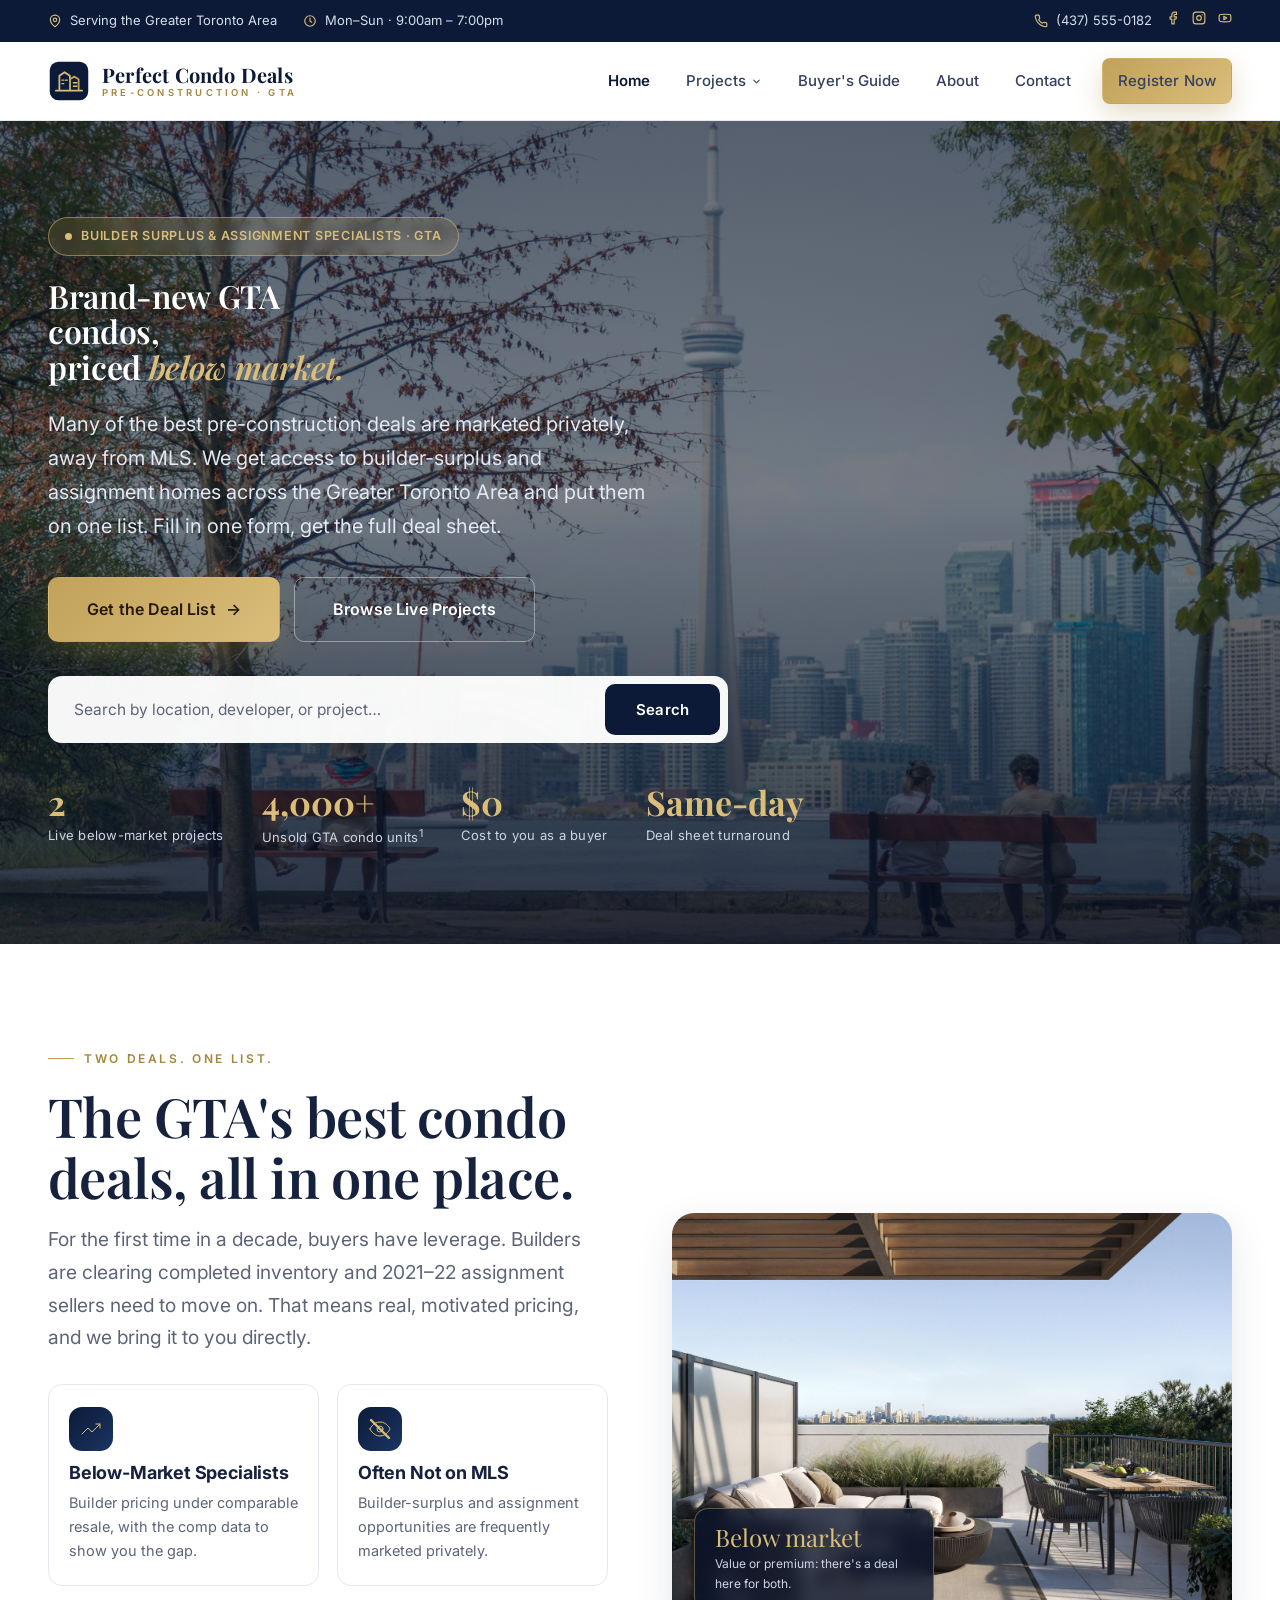
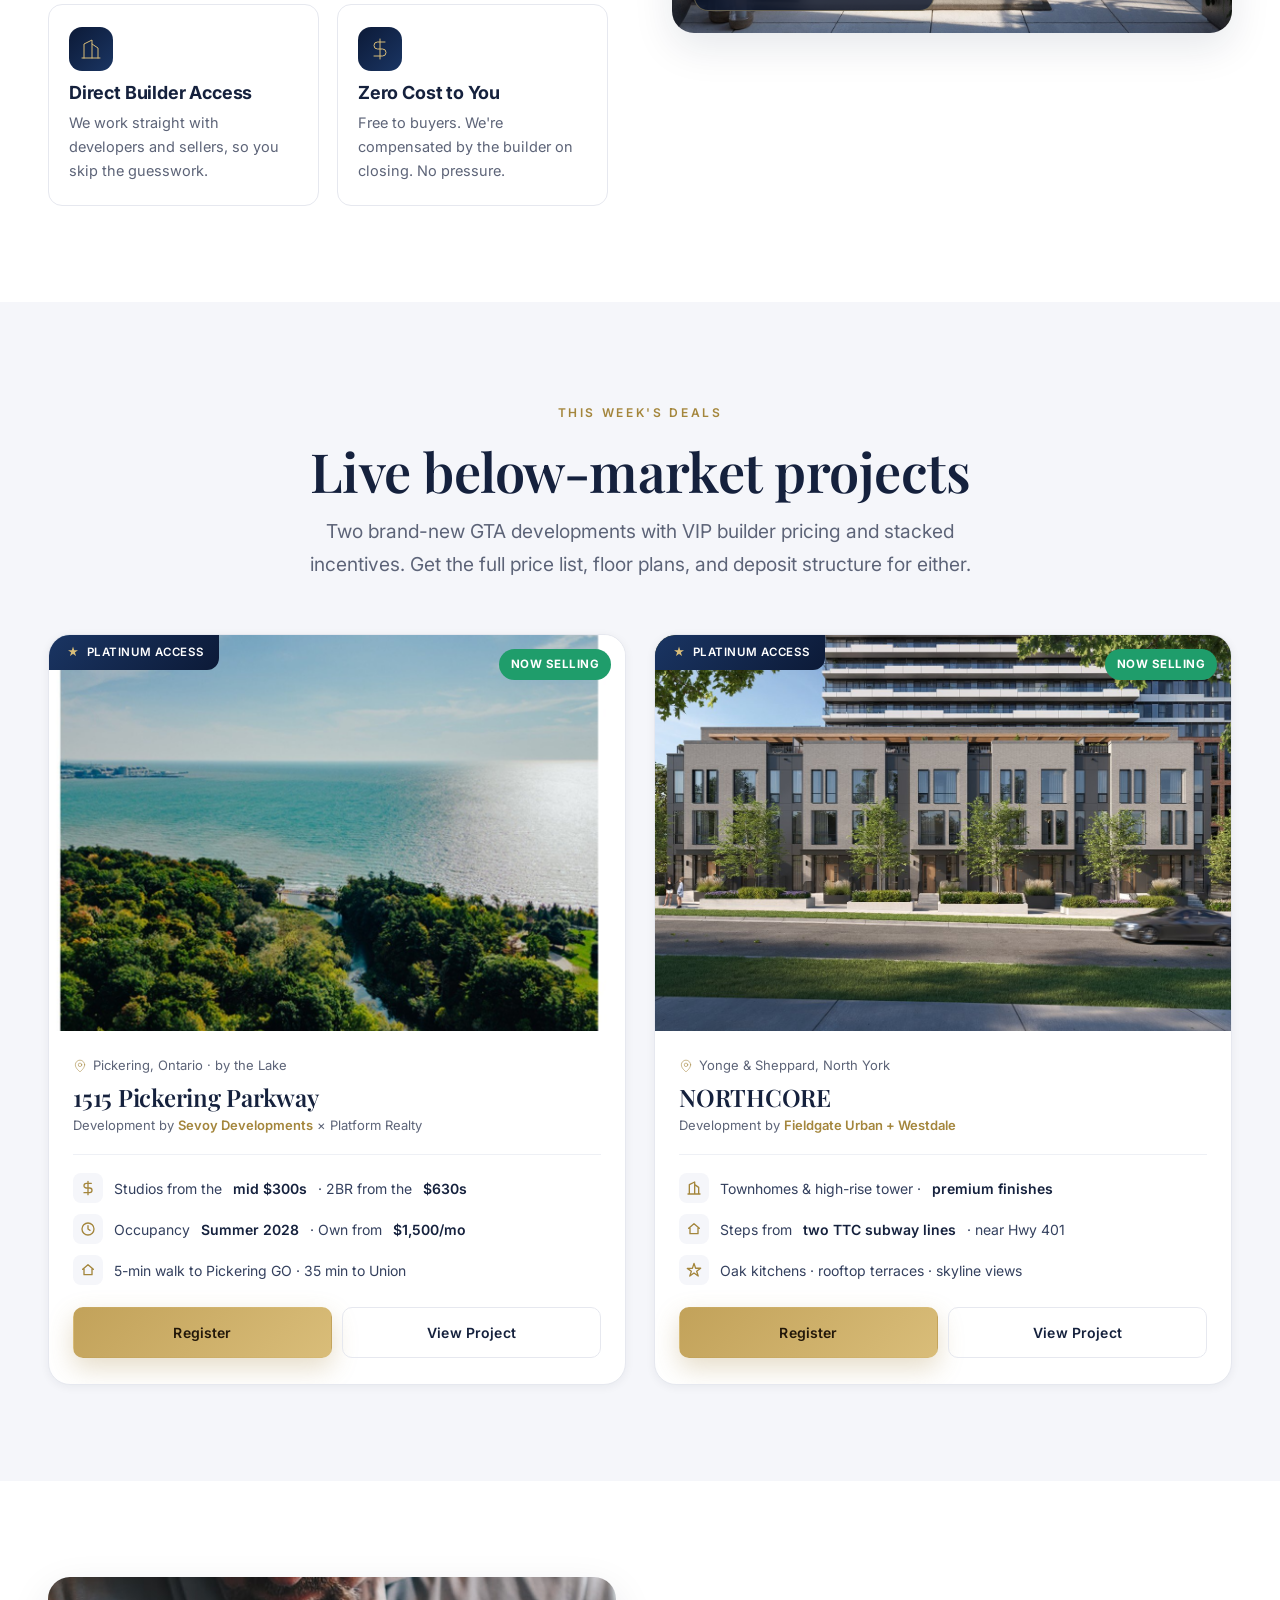
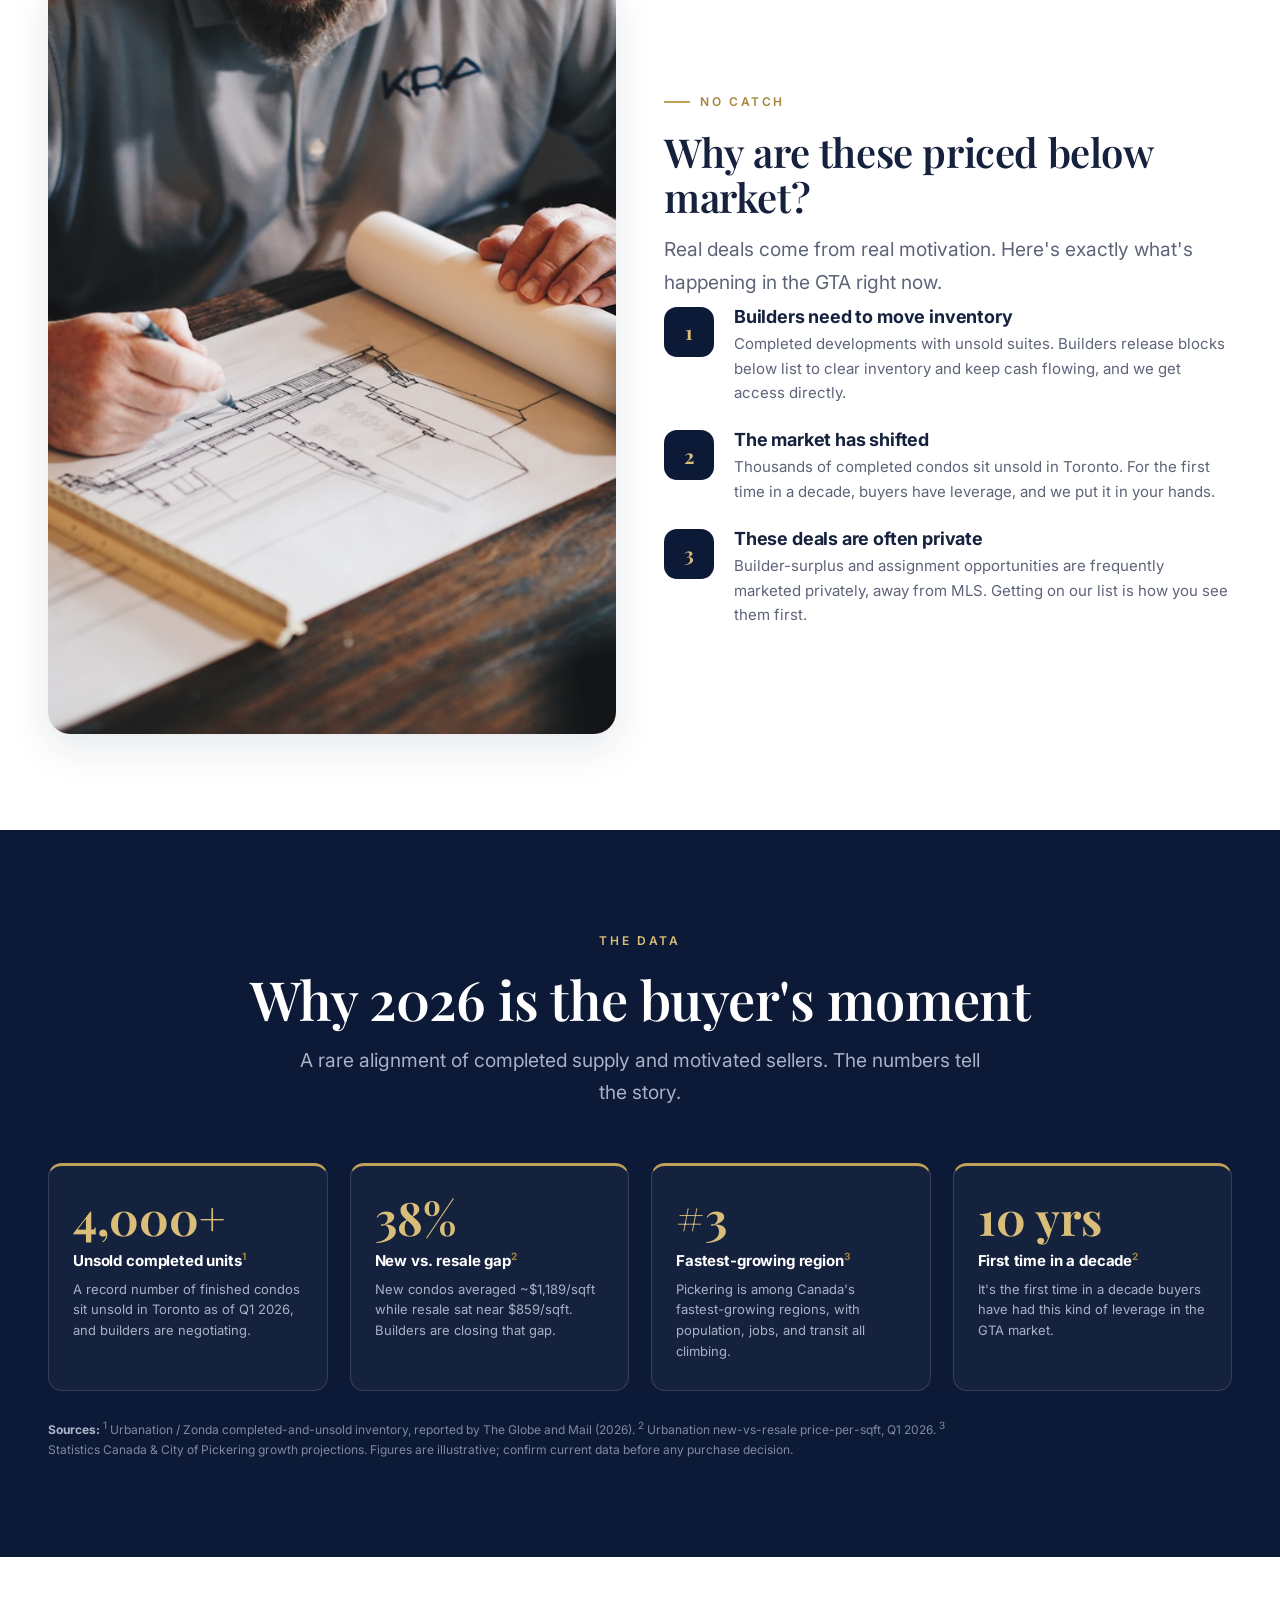
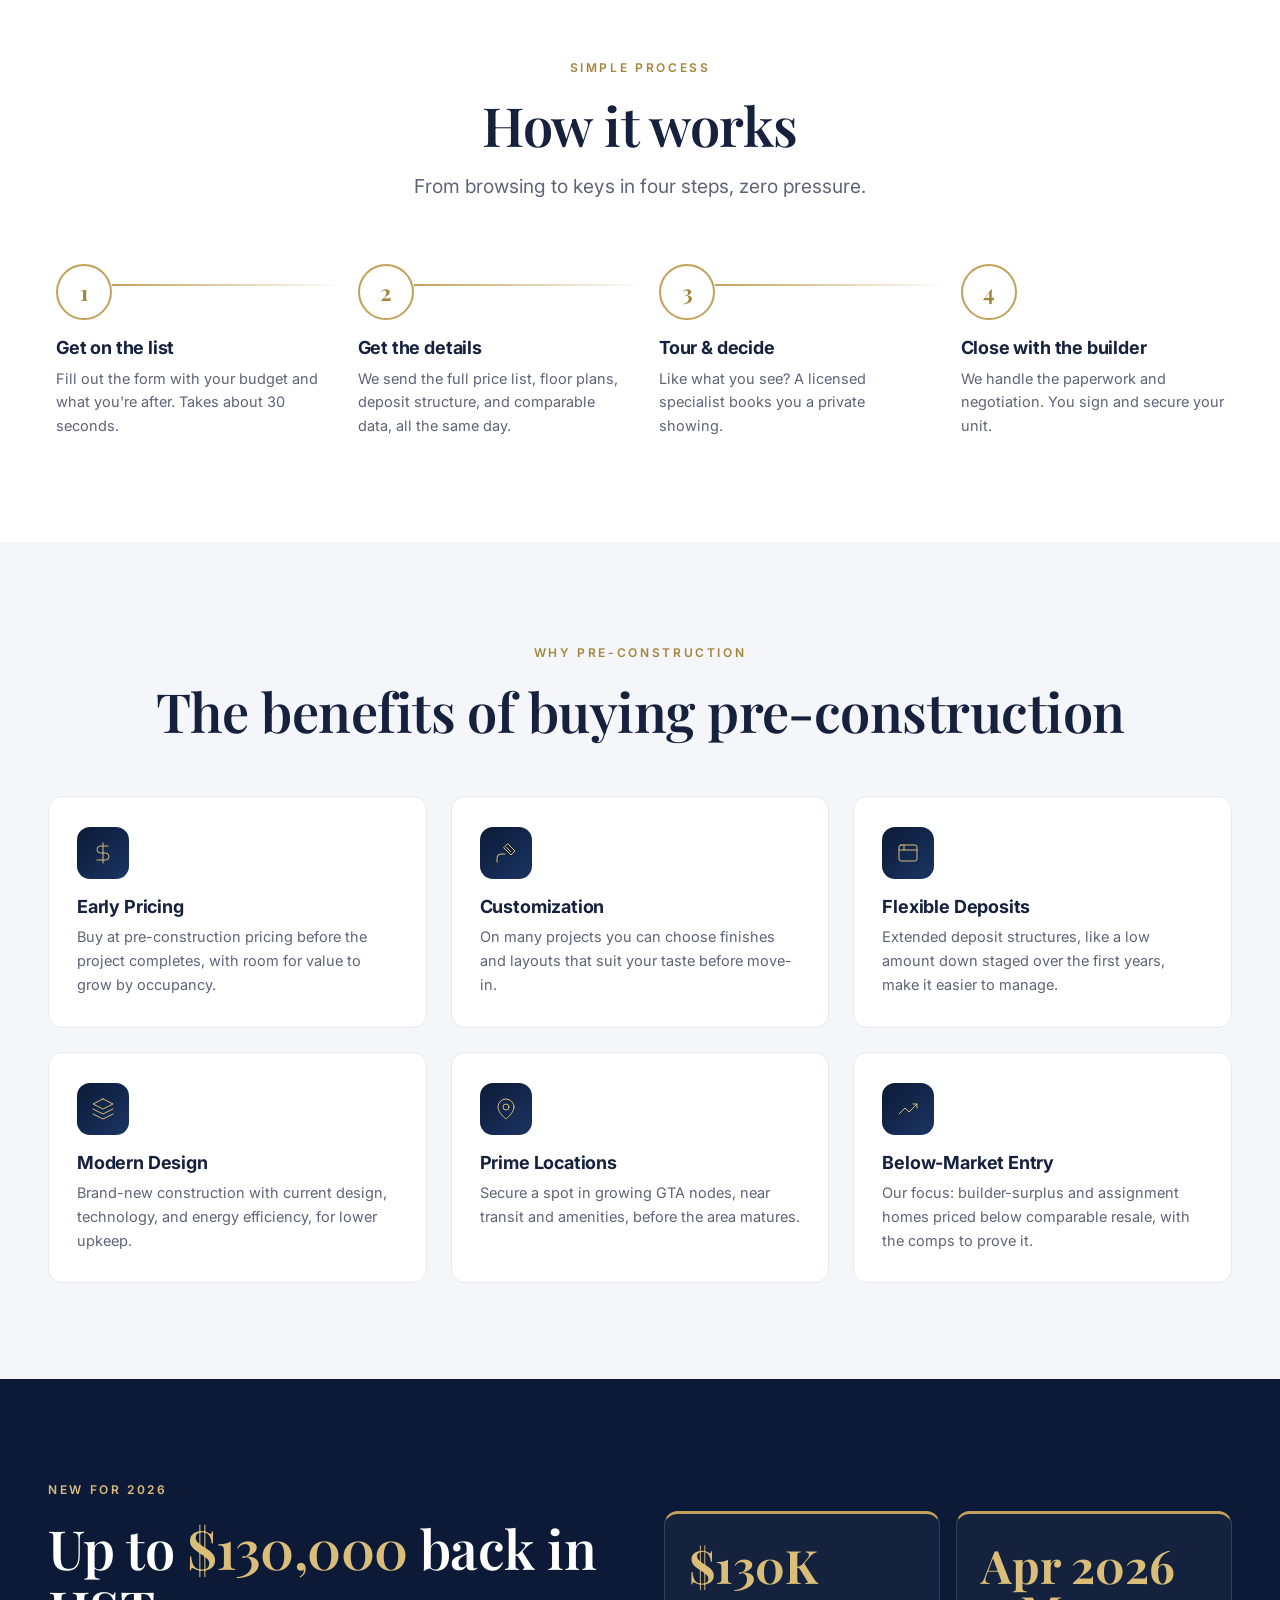
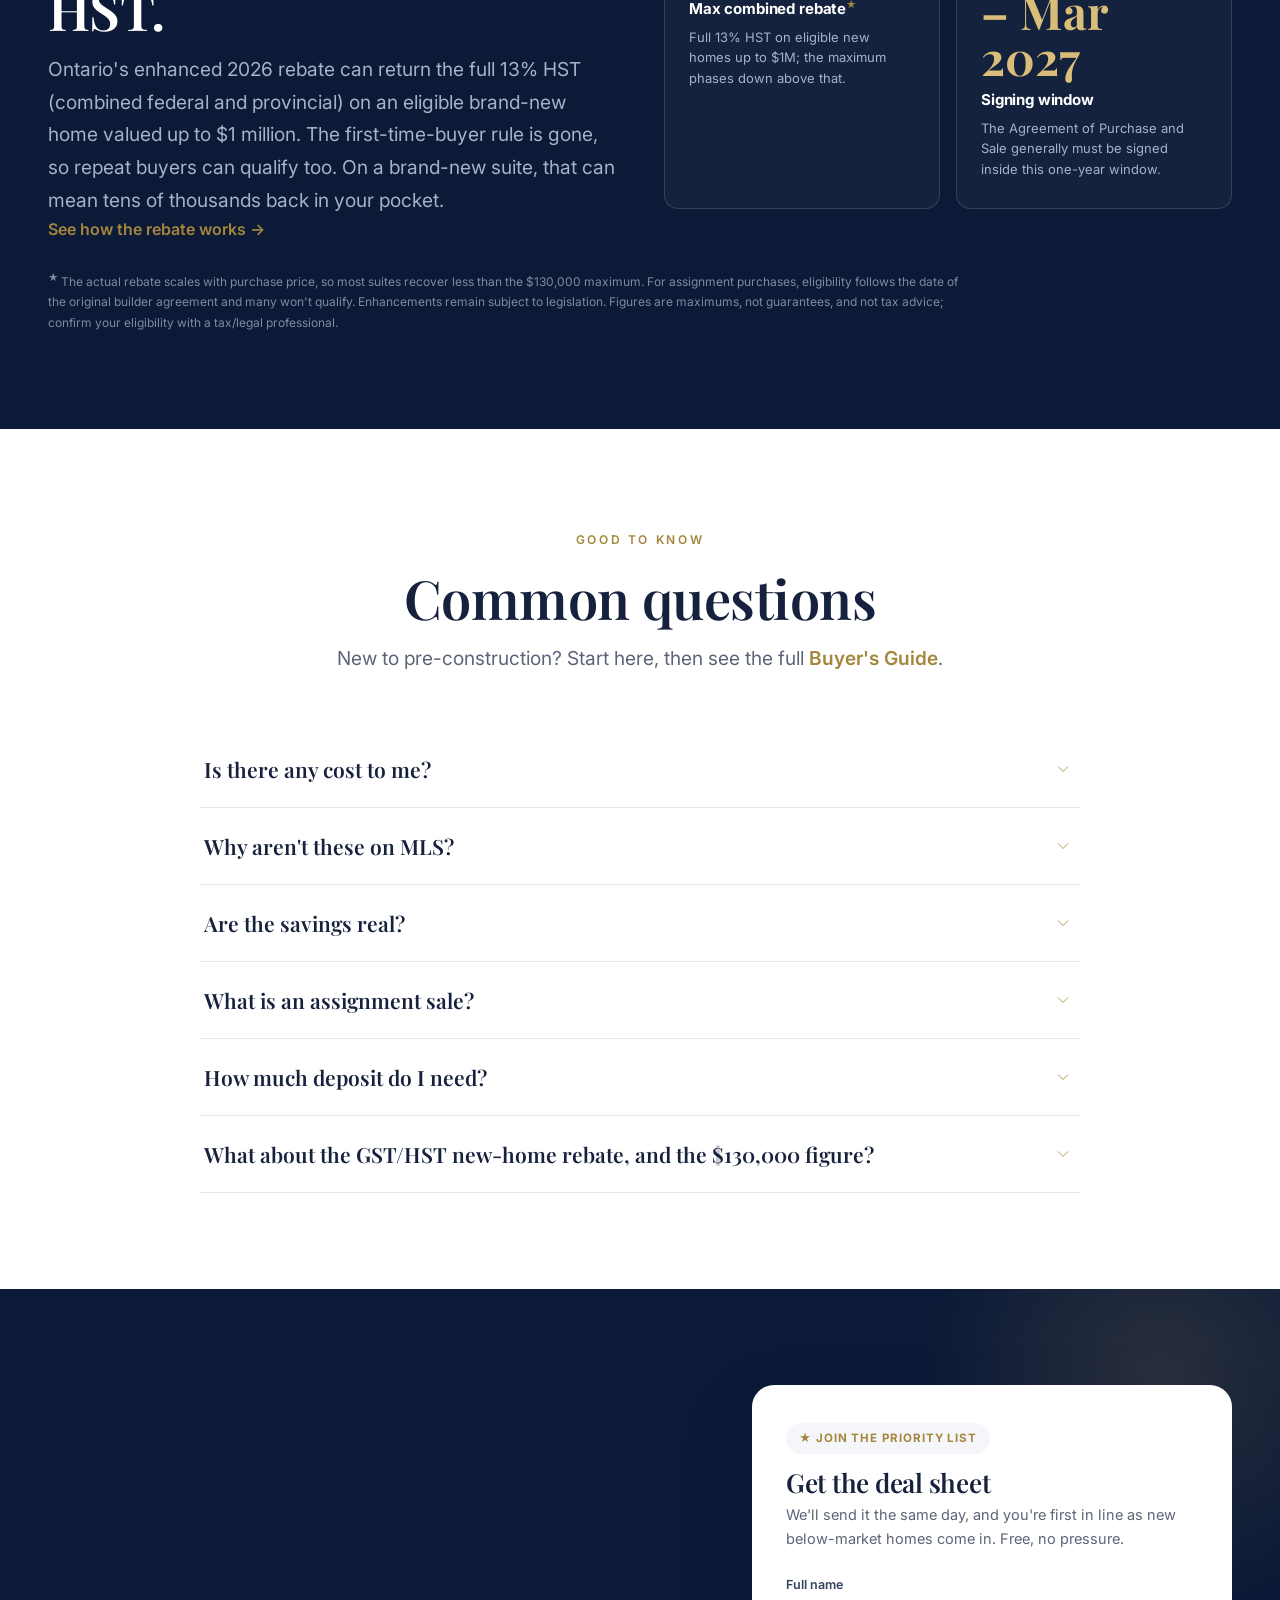
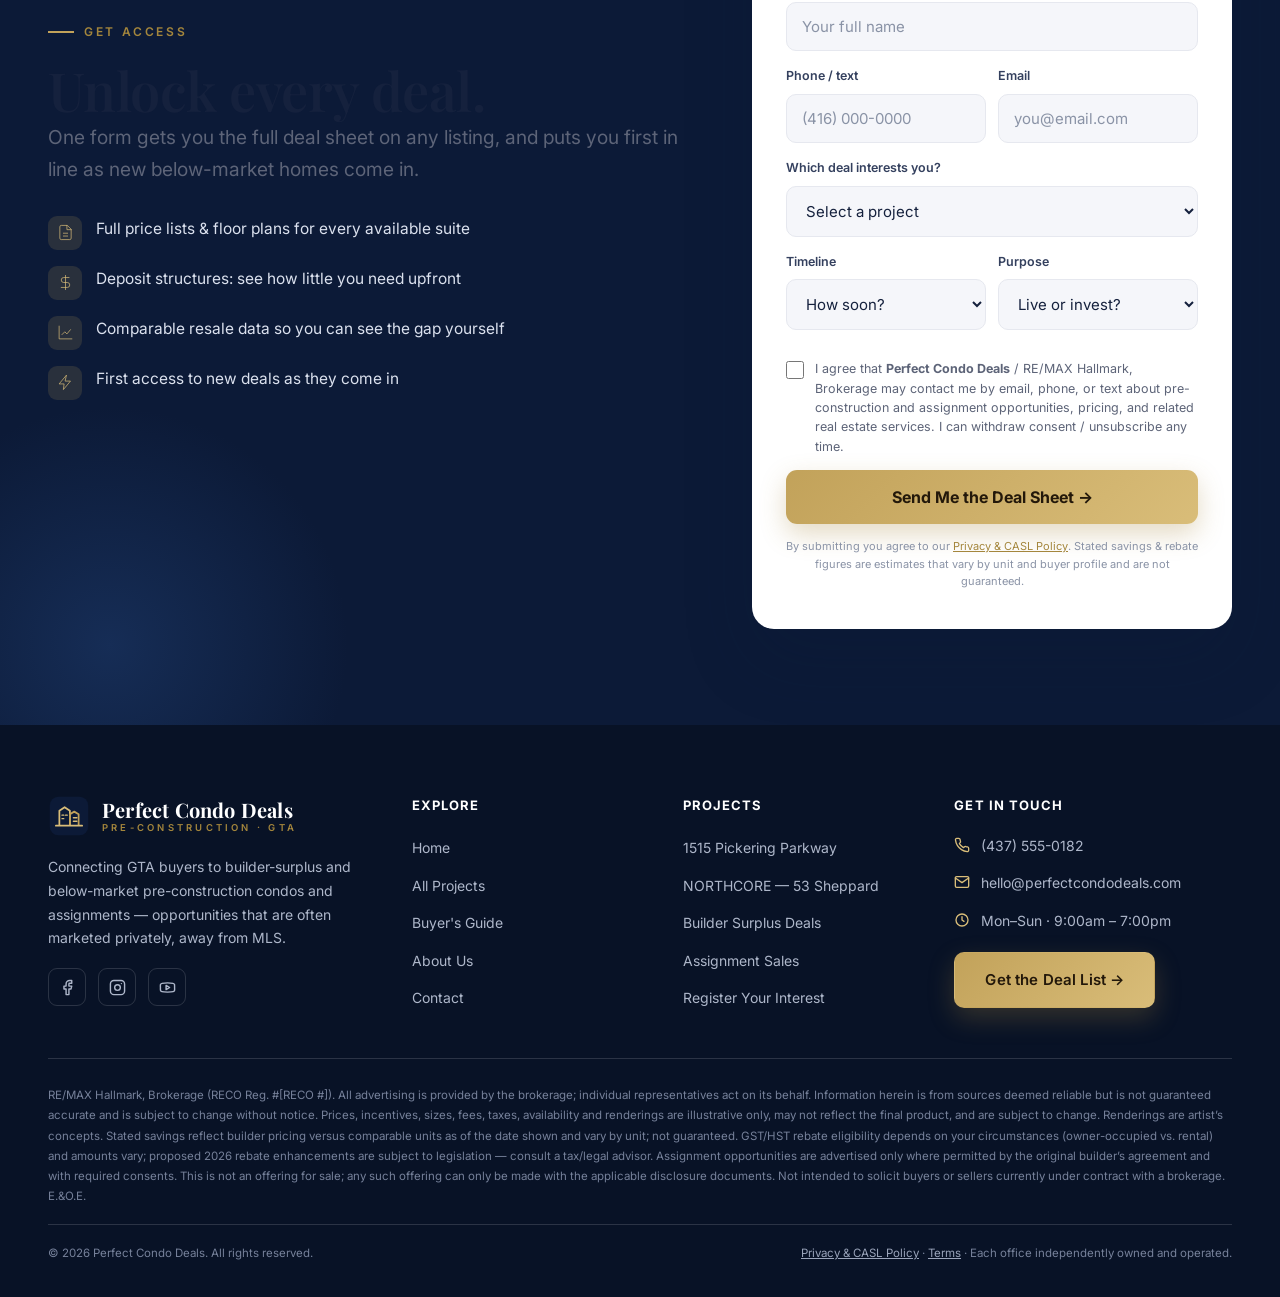
==== commit 8133a9a3: "Set operating brokerage to RE/MAX Hallmark Replace [BROKERAGE NAME] placeholder with "RE/MAX Hallmar" ====
--- a/index.html
+++ b/index.html
@@ -313,8 +313,8 @@
           </div>
         </div>
         <div class="consent">
-          <input type="checkbox" name="consent" id="consent" data-text="I agree that Perfect Condo Deals / [BROKERAGE NAME], Brokerage may contact me by email, phone or text about pre-construction and assignment opportunities, pricing and related real estate services. I can withdraw consent / unsubscribe at any time." required />
-          <label for="consent">I agree that <b>Perfect Condo Deals</b> / [BROKERAGE NAME], Brokerage may contact me by email, phone, or text about pre-construction and assignment opportunities, pricing, and related real estate services. I can withdraw consent / unsubscribe any time.</label>
+          <input type="checkbox" name="consent" id="consent" data-text="I agree that Perfect Condo Deals / RE/MAX Hallmark, Brokerage may contact me by email, phone or text about pre-construction and assignment opportunities, pricing and related real estate services. I can withdraw consent / unsubscribe at any time." required />
+          <label for="consent">I agree that <b>Perfect Condo Deals</b> / RE/MAX Hallmark, Brokerage may contact me by email, phone, or text about pre-construction and assignment opportunities, pricing, and related real estate services. I can withdraw consent / unsubscribe any time.</label>
         </div>
         <button type="submit" class="submit">Send Me the Deal Sheet →</button>
         <p class="fineprint">By submitting you agree to our <a href="privacy.html">Privacy &amp; CASL Policy</a>. Stated savings &amp; rebate figures are estimates that vary by unit and buyer profile and are not guaranteed.</p>
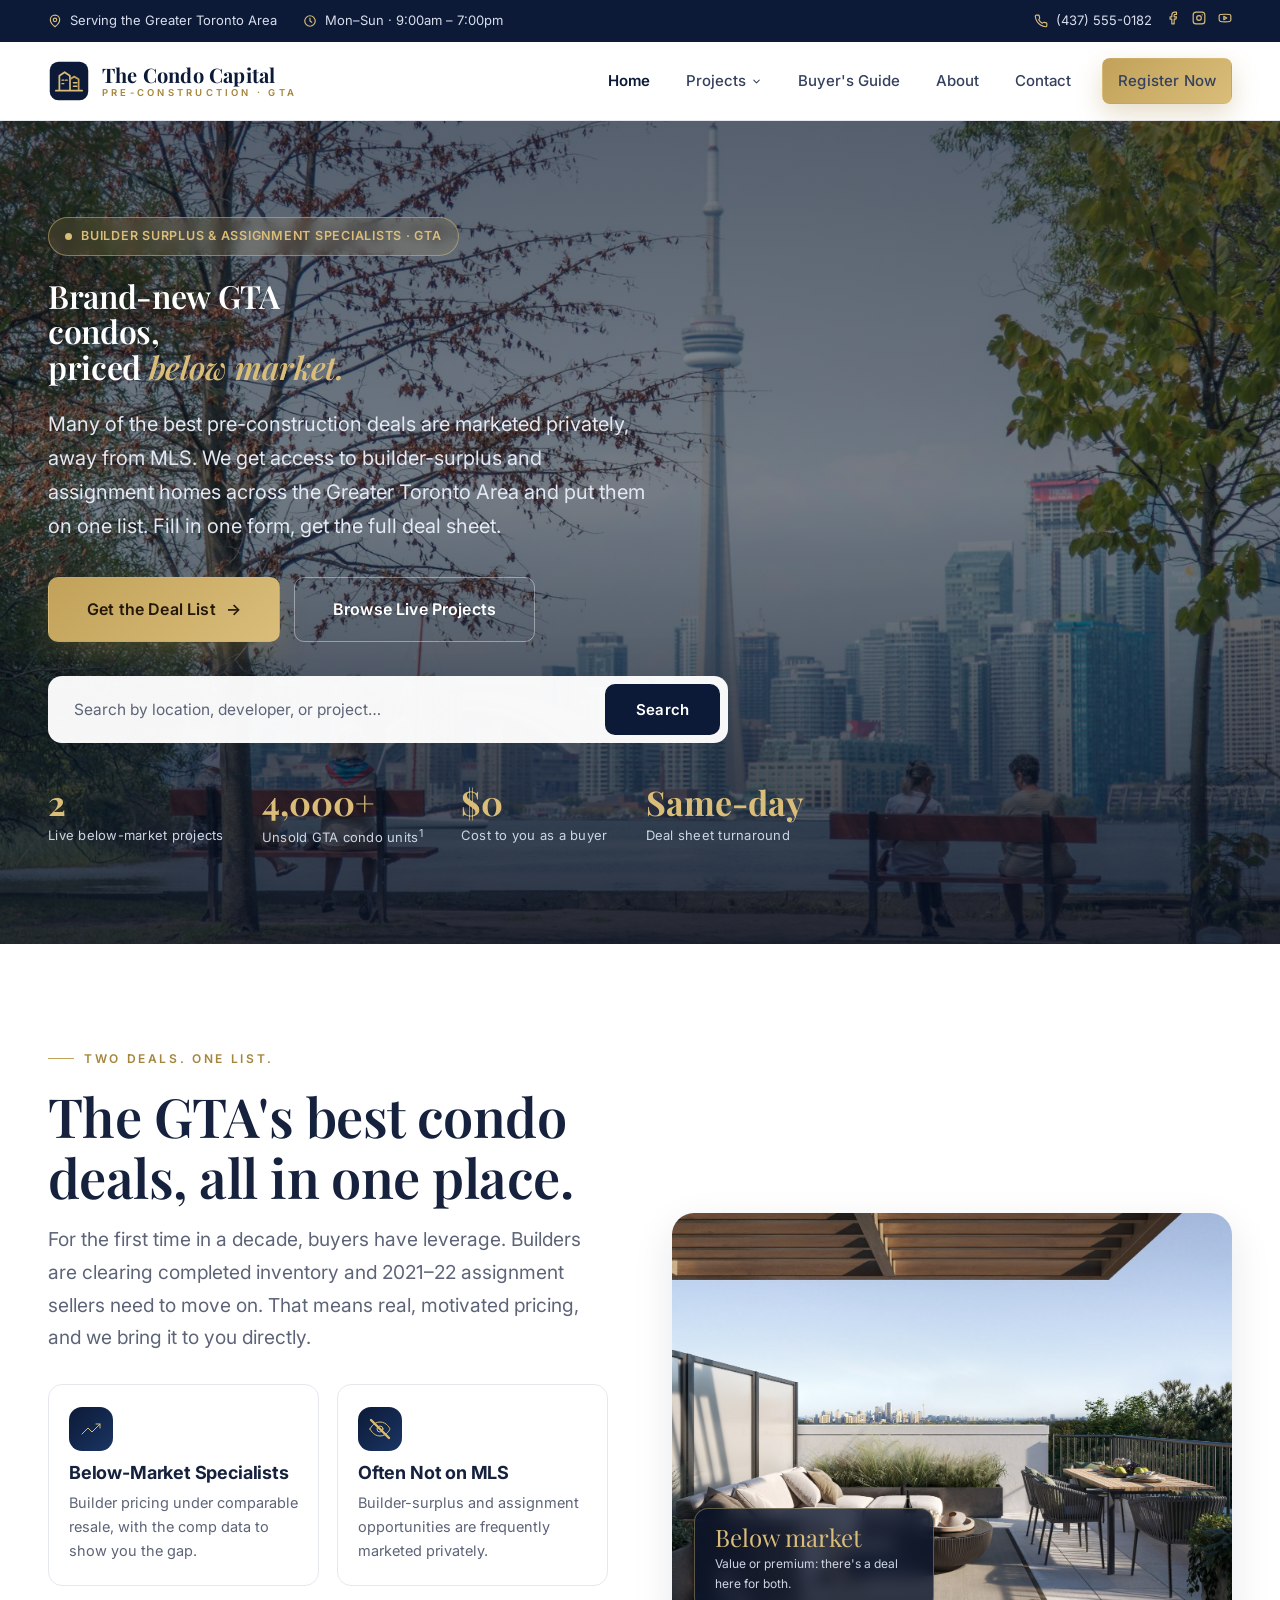
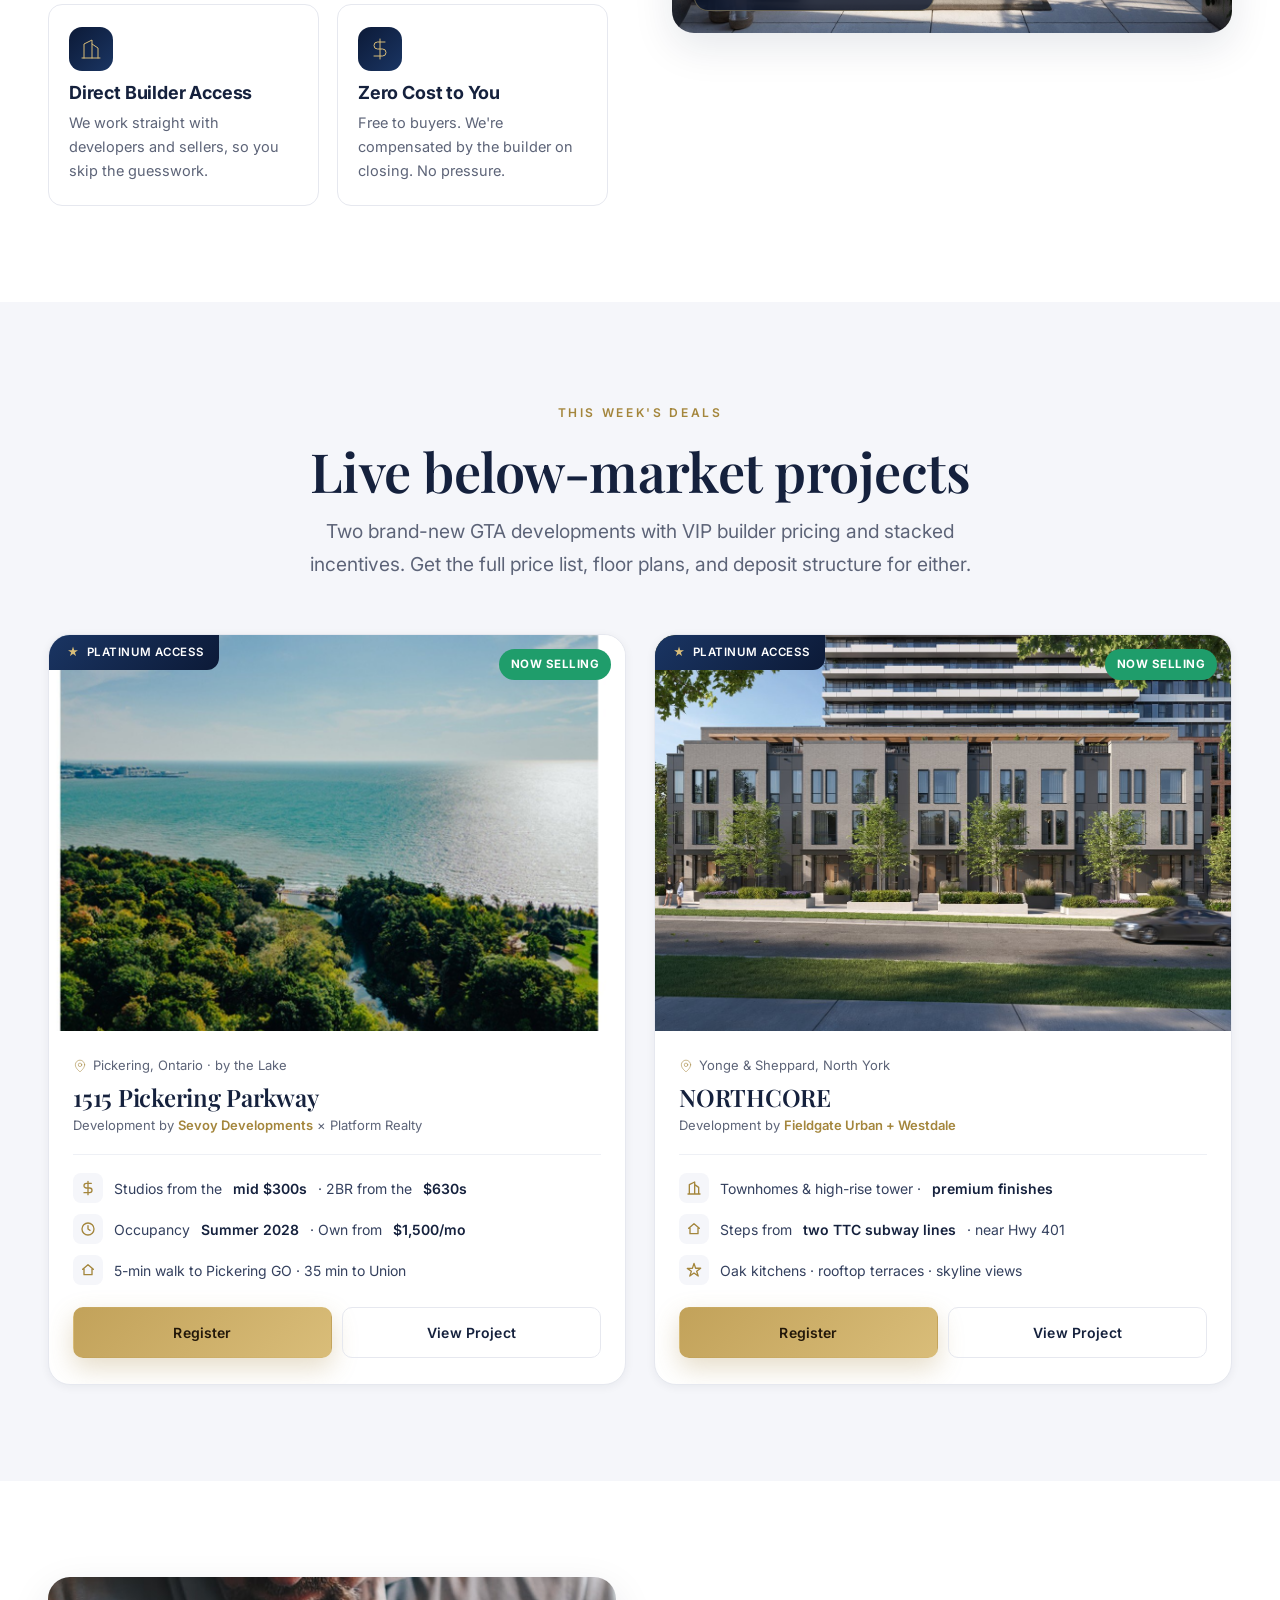
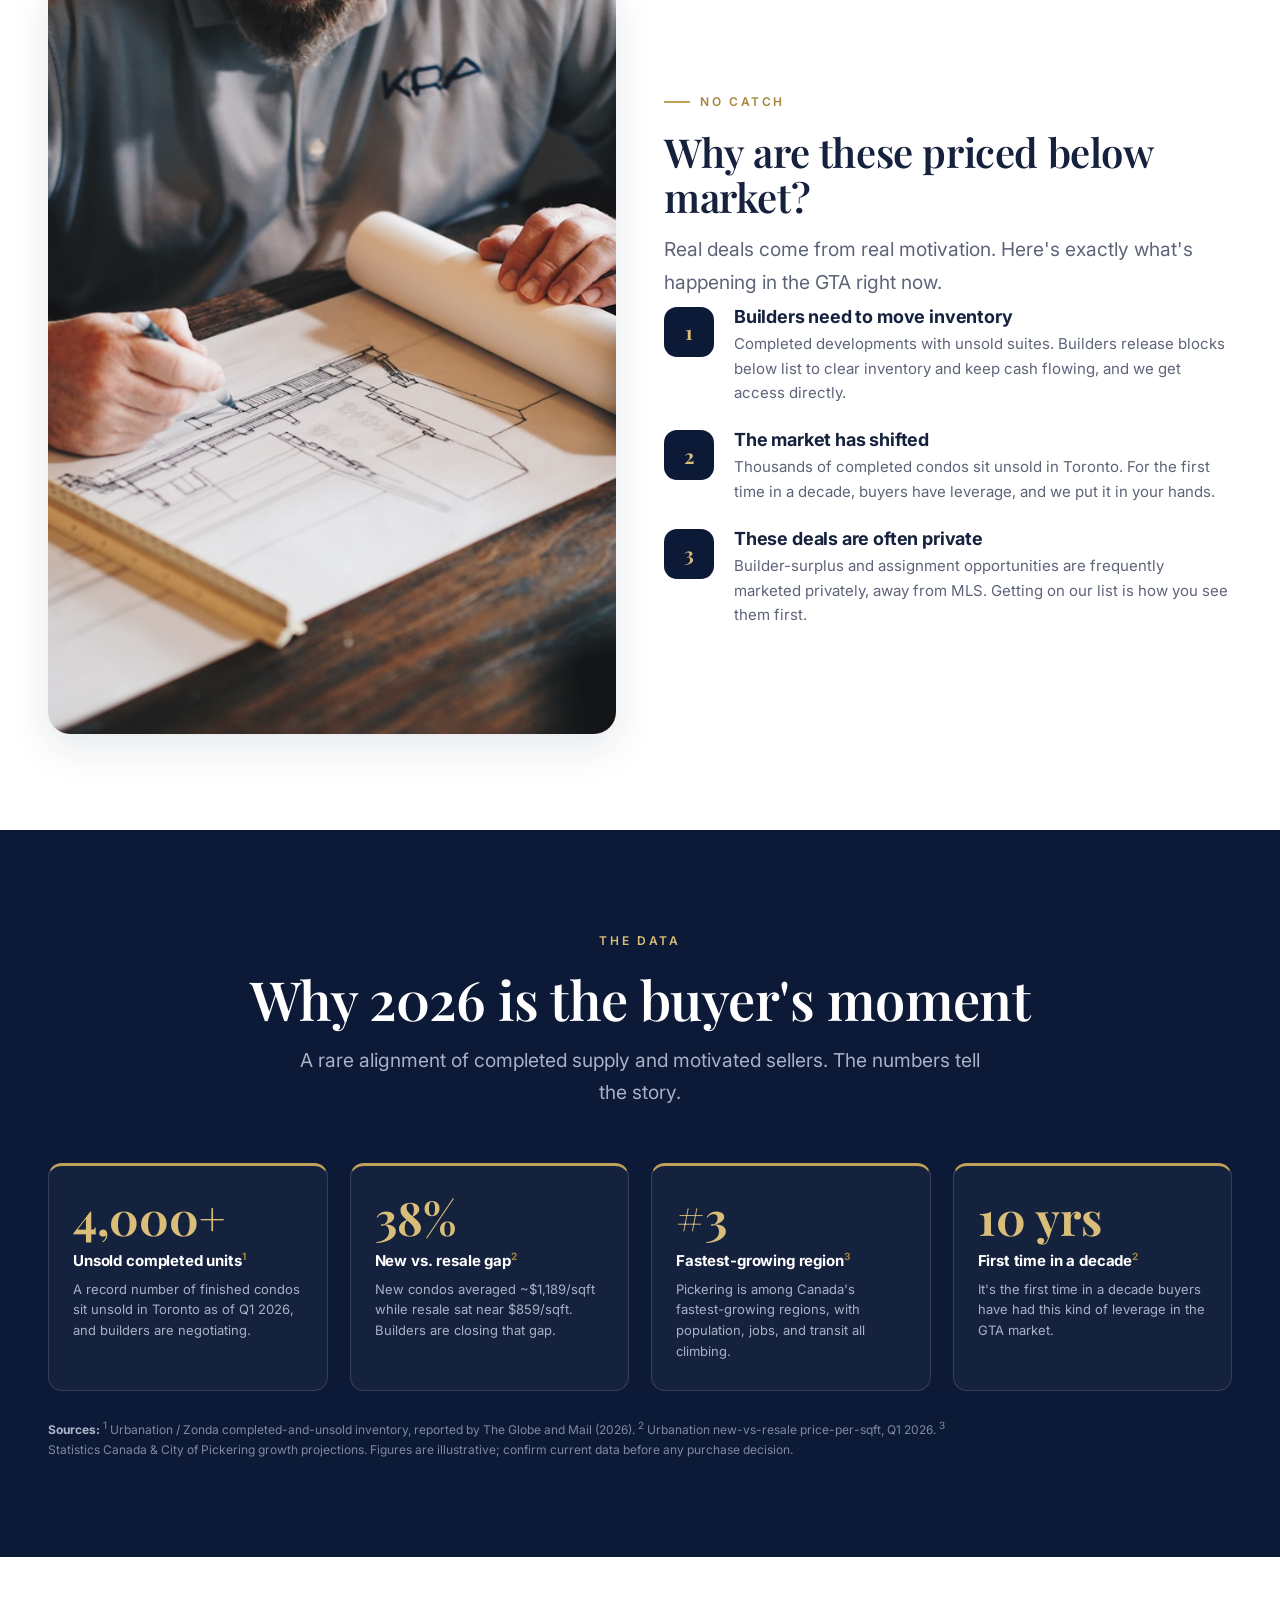
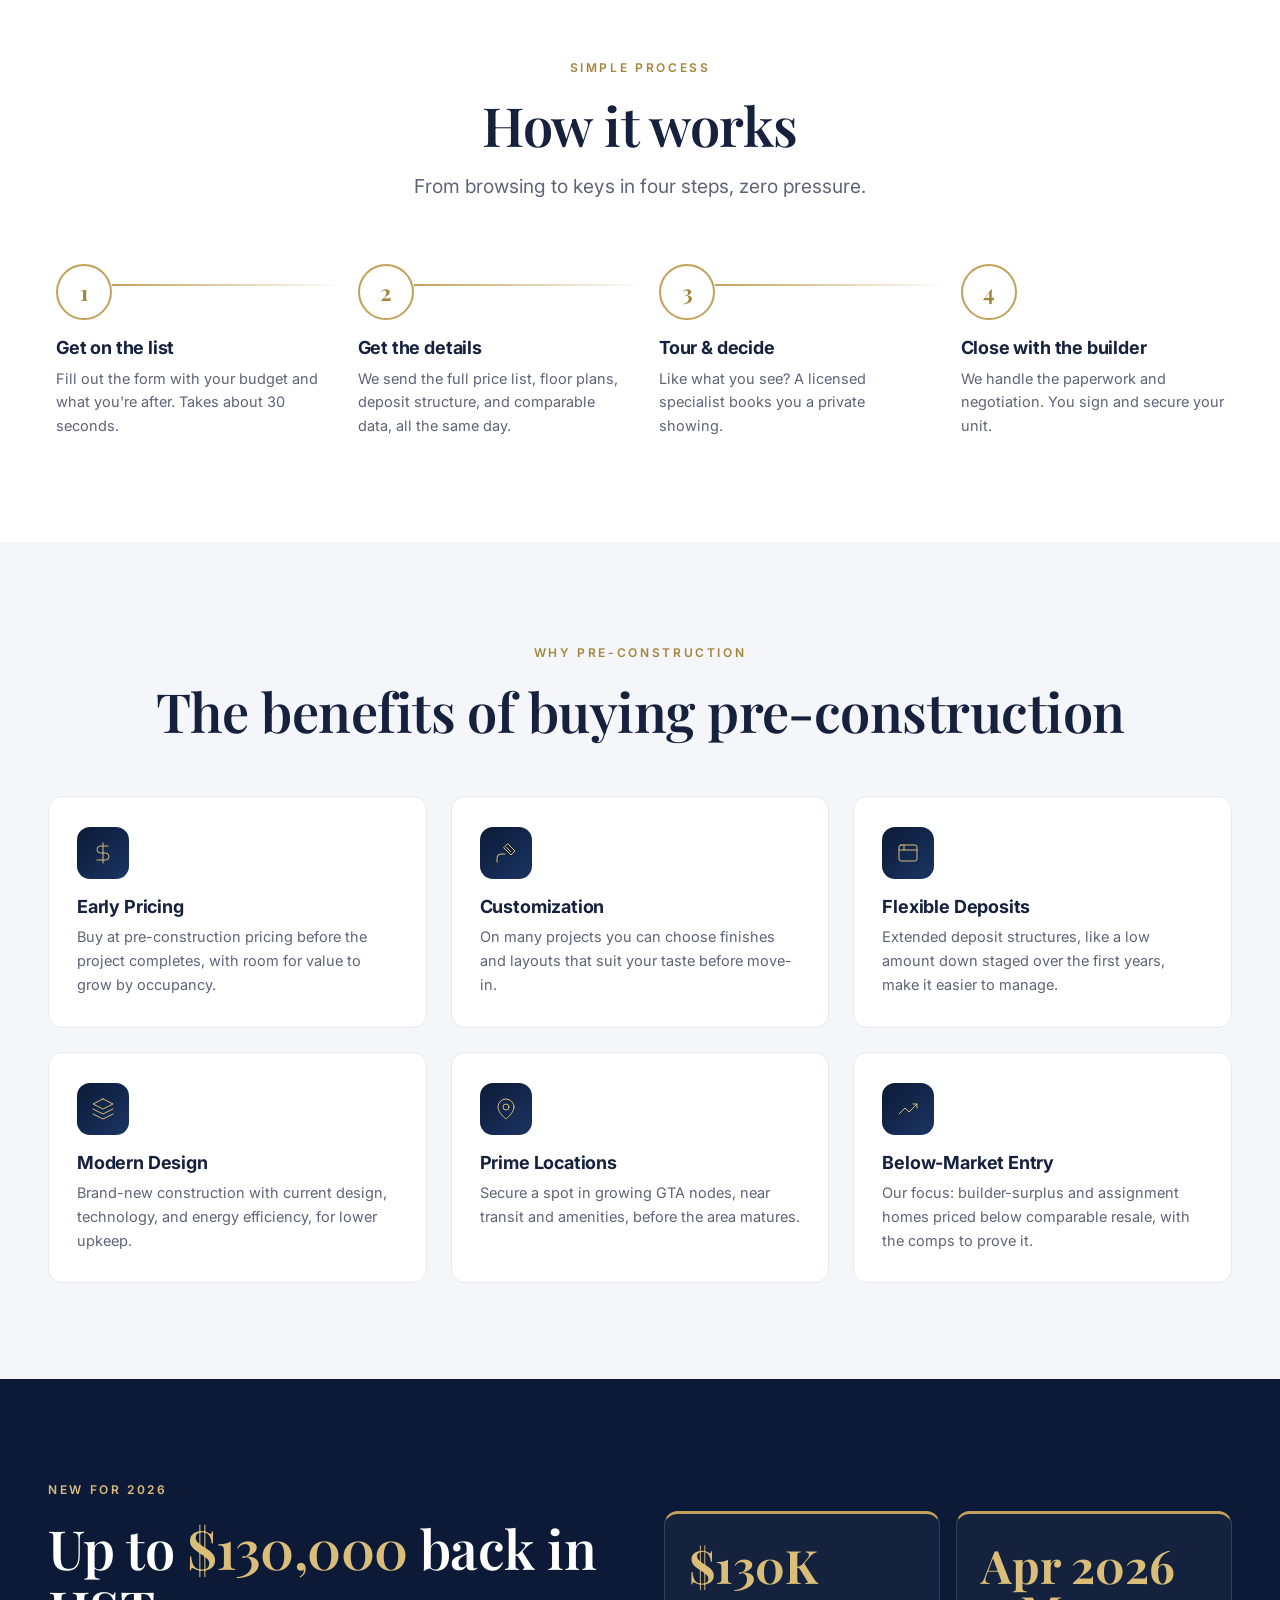
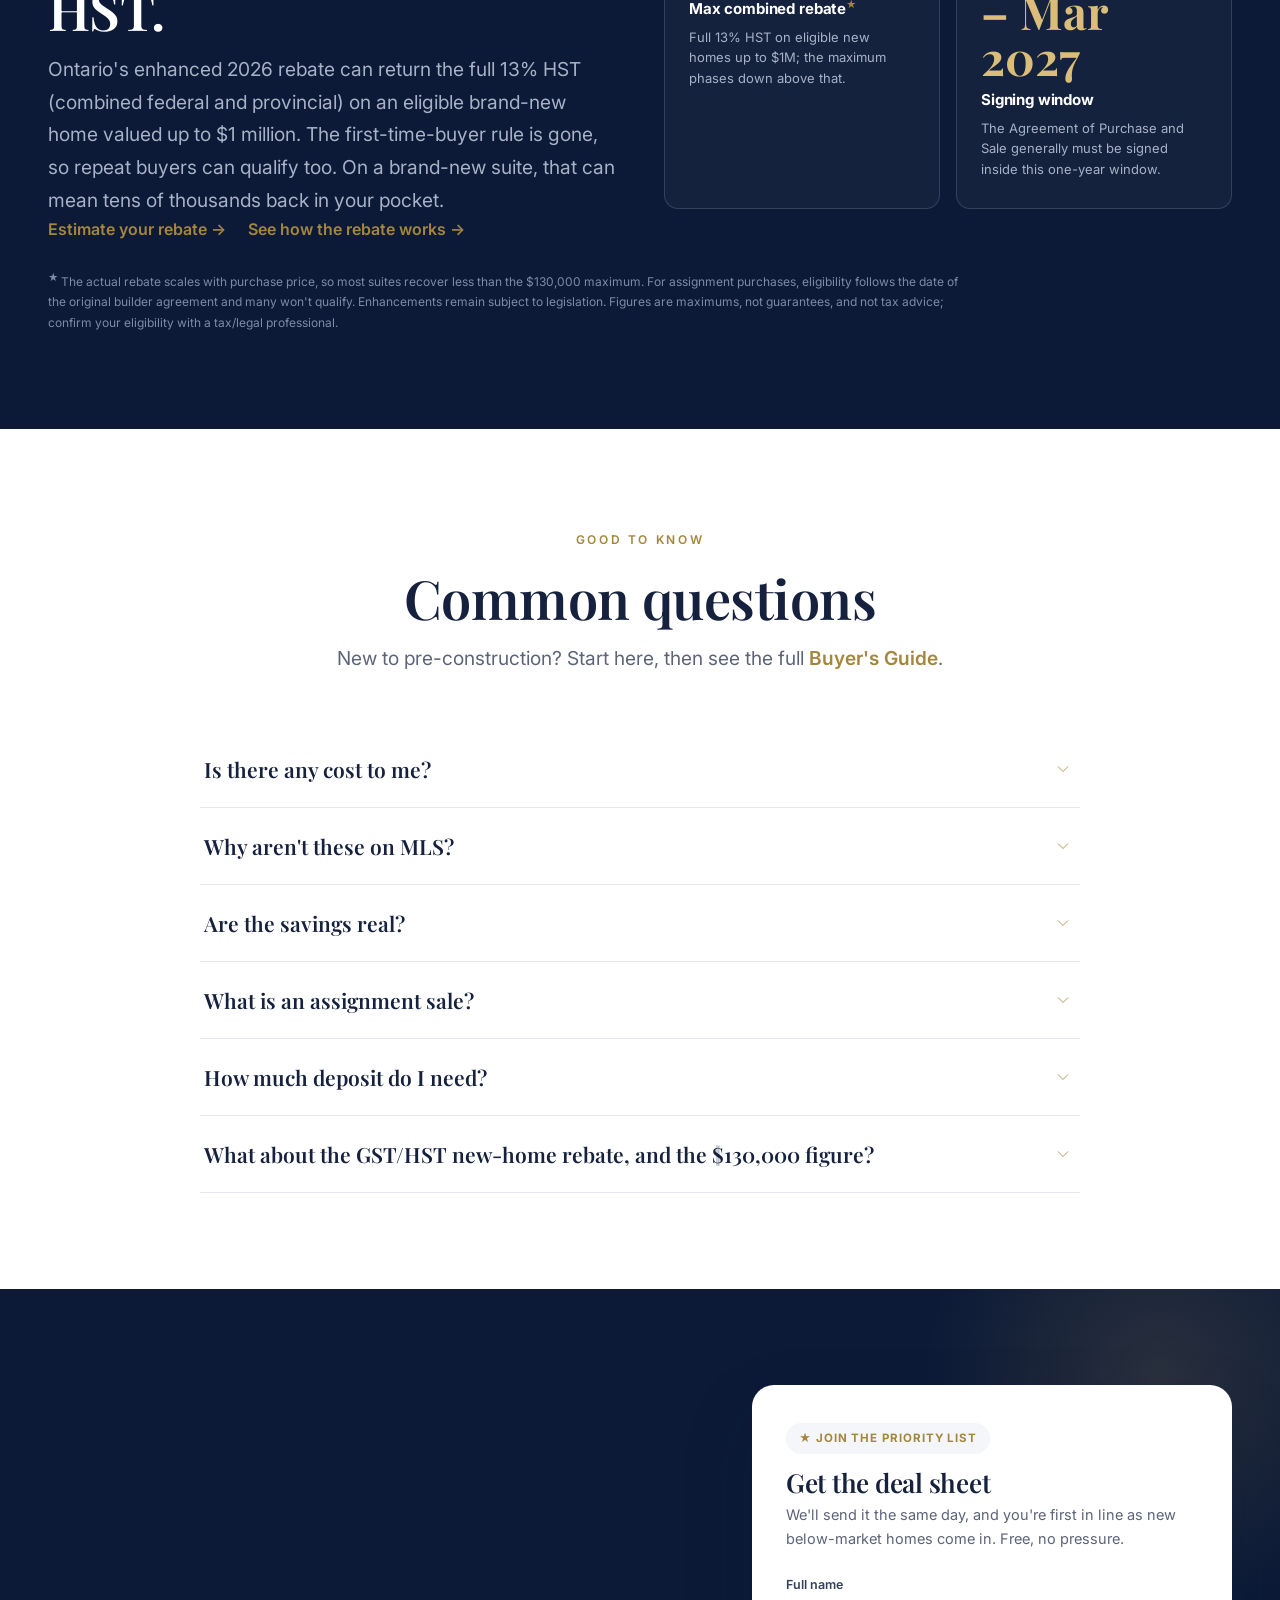
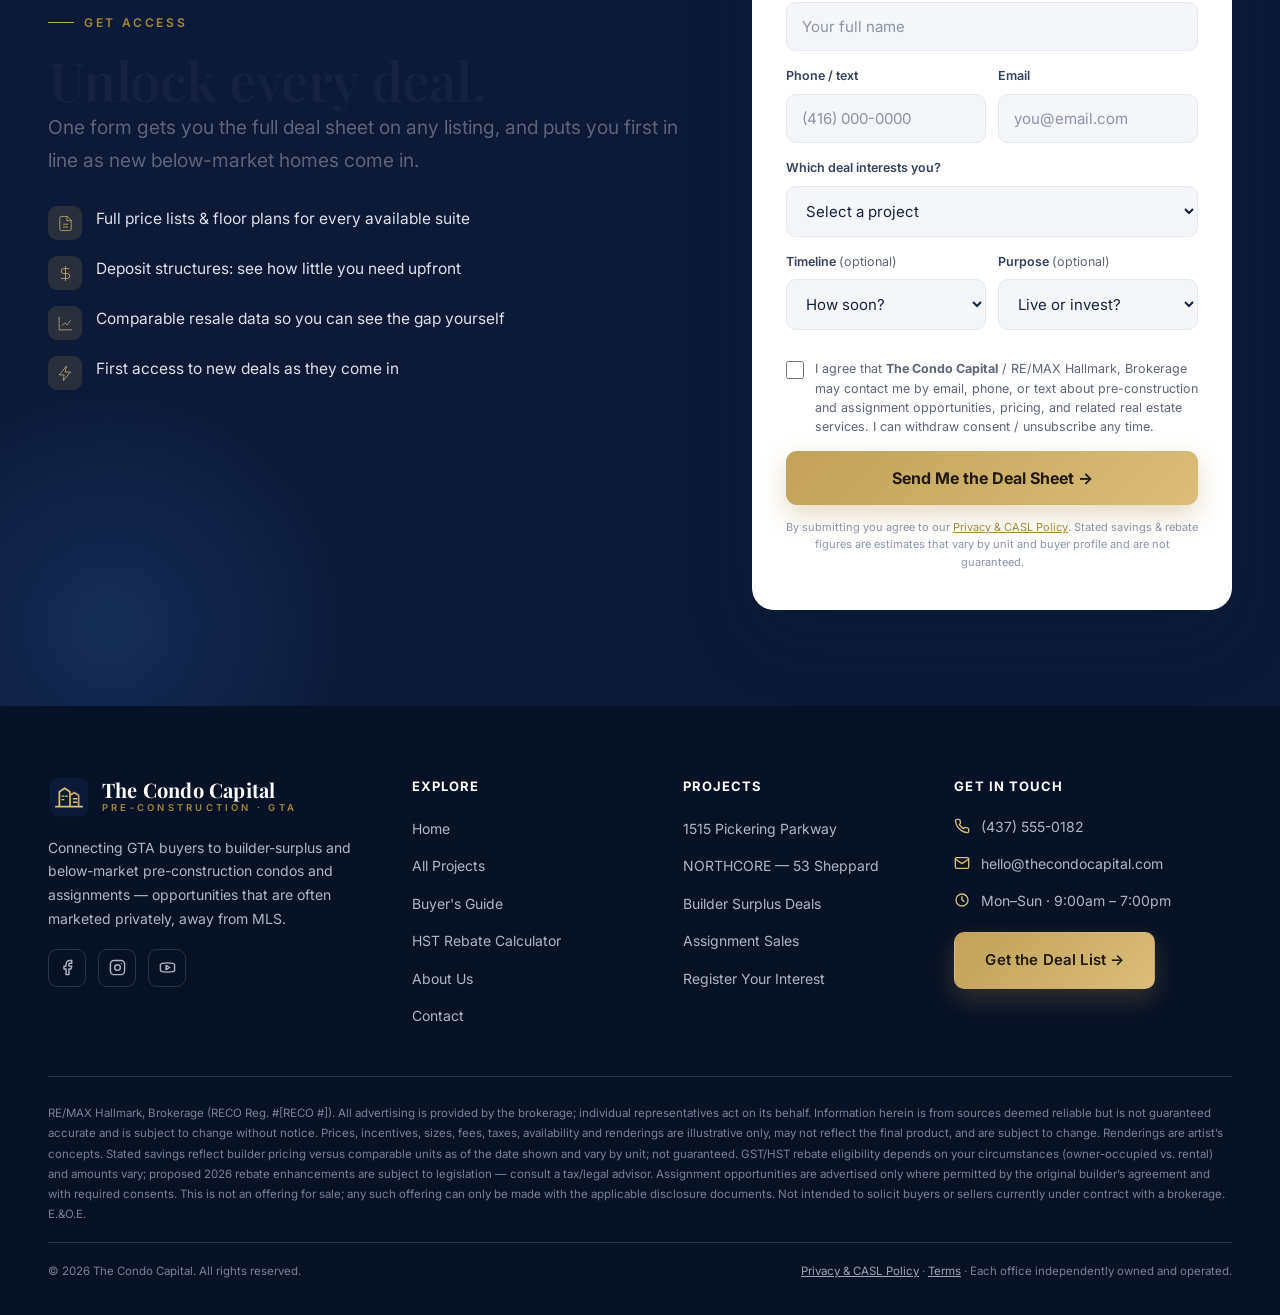
==== commit ea0b2acd: "Rebrand to The Condo Capital + analytics, schema, CRO, HST calculator - Rebrand: Perfect Condo Deals" ====
--- a/index.html
+++ b/index.html
@@ -1,13 +1,20 @@
 <!DOCTYPE html>
 <html lang="en">
 <head>
+<!-- Google Tag Manager — replace GTM-XXXXXXX with your container ID (identical on every page; find-and-replace to swap all) -->
+<script>(function(w,d,s,l,i){w[l]=w[l]||[];w[l].push({'gtm.start':
+new Date().getTime(),event:'gtm.js'});var f=d.getElementsByTagName(s)[0],
+j=d.createElement(s),dl=l!='dataLayer'?'&l='+l:'';j.async=true;j.src=
+'https://www.googletagmanager.com/gtm.js?id='+i+dl;f.parentNode.insertBefore(j,f);
+})(window,document,'script','dataLayer','GTM-XXXXXXX');</script>
+<!-- End Google Tag Manager -->
 <meta charset="UTF-8" />
 <meta name="viewport" content="width=device-width, initial-scale=1.0" />
-<title>Perfect Condo Deals — Brand-New GTA Condos Below Market | Builder Surplus & Assignments</title>
+<title>The Condo Capital — Brand-New GTA Condos Below Market | Builder Surplus & Assignments</title>
 <meta name="description" content="Builder-surplus and assignment-sale pre-construction condos across the Greater Toronto Area — priced below comparable resale and often marketed privately, away from MLS. One form, full deal sheet." />
-<link rel="canonical" href="https://perfectcondodeals.com/" />
+<link rel="canonical" href="https://thecondocapital.com/" />
 <meta property="og:type" content="website" />
-<meta property="og:title" content="Perfect Condo Deals — Brand-New GTA Condos Below Market" />
+<meta property="og:title" content="The Condo Capital — Brand-New GTA Condos Below Market" />
 <meta property="og:description" content="Builder-surplus and assignment pre-construction condos across the GTA, priced below comparable resale. Get the full deal list." />
 <meta property="og:image" content="assets/stock/toronto-skyline-dusk.jpg" />
 <meta name="theme-color" content="#0c1a37" />
@@ -18,20 +25,35 @@
 <script type="application/ld+json">
 {
   "@context": "https://schema.org",
-  "@type": "RealEstateAgent",
-  "name": "Perfect Condo Deals",
-  "description": "Builder-surplus and assignment pre-construction condos across the Greater Toronto Area, priced below comparable resale.",
-  "url": "https://perfectcondodeals.com/",
-  "image": "https://perfectcondodeals.com/assets/stock/toronto-skyline-dusk.jpg",
-  "telephone": "+1-437-555-0182",
-  "email": "hello@perfectcondodeals.com",
-  "areaServed": { "@type": "Place", "name": "Greater Toronto Area, Ontario, Canada" },
-  "address": { "@type": "PostalAddress", "addressRegion": "ON", "addressCountry": "CA" },
-  "knowsAbout": ["Pre-construction condos", "Assignment sales", "Builder surplus", "GTA real estate"]
+  "@graph": [
+    {
+      "@type": "RealEstateAgent",
+      "@id": "https://thecondocapital.com/#org",
+      "name": "The Condo Capital",
+      "description": "Builder-surplus and assignment pre-construction condos across the Greater Toronto Area, priced below comparable resale.",
+      "url": "https://thecondocapital.com/",
+      "image": "https://thecondocapital.com/assets/stock/toronto-skyline-dusk.jpg",
+      "telephone": "+1-437-555-0182",
+      "email": "hello@thecondocapital.com",
+      "areaServed": { "@type": "Place", "name": "Greater Toronto Area, Ontario, Canada" },
+      "address": { "@type": "PostalAddress", "addressRegion": "ON", "addressCountry": "CA" },
+      "knowsAbout": ["Pre-construction condos", "Assignment sales", "Builder surplus", "GTA real estate"]
+    },
+    {
+      "@type": "WebSite",
+      "@id": "https://thecondocapital.com/#website",
+      "url": "https://thecondocapital.com/",
+      "name": "The Condo Capital",
+      "publisher": { "@id": "https://thecondocapital.com/#org" }
+    }
+  ]
 }
 </script>
 </head>
 <body data-page="home">
+<!-- Google Tag Manager (noscript) -->
+<noscript><iframe src="https://www.googletagmanager.com/ns.html?id=GTM-XXXXXXX" height="0" width="0" style="display:none;visibility:hidden"></iframe></noscript>
+<!-- End Google Tag Manager (noscript) -->
 <div id="site-header"></div>
 
 <!-- ============ HERO ============ -->
@@ -42,7 +64,7 @@
     <h1>Brand-new GTA condos,<br>priced <span class="gold">below market.</span></h1>
     <p class="sub">Many of the best pre-construction deals are marketed privately, away from MLS. We get access to builder-surplus and assignment homes across the Greater Toronto Area and put them on one list. Fill in one form, get the full deal sheet.</p>
     <div class="hero-ctas">
-      <a class="btn btn-gold btn-lg" href="contact.html">Get the Deal List <span class="ar">→</span></a>
+      <a class="btn btn-gold btn-lg" href="#register">Get the Deal List <span class="ar">→</span></a>
       <a class="btn btn-outline-light btn-lg" href="projects.html">Browse Live Projects</a>
     </div>
     <form class="searchbar" data-search>
@@ -230,7 +252,8 @@
       <span class="kicker solo">New for 2026</span>
       <h2 class="h-xl">Up to <span style="color:var(--gold-2)">$130,000</span> back in HST.</h2>
       <p class="lead" style="margin-top:14px">Ontario's enhanced 2026 rebate can return the full 13% HST (combined federal and provincial) on an eligible brand-new home valued up to $1&nbsp;million. The first-time-buyer rule is gone, so repeat buyers can qualify too. On a brand-new suite, that can mean tens of thousands back in your pocket.</p>
-      <a class="link-gold" href="guide.html">See how the rebate works →</a>
+      <a class="link-gold" href="hst-rebate-calculator.html">Estimate your rebate →</a>
+      <a class="link-gold" href="guide.html" style="margin-left:18px">See how the rebate works →</a>
     </div>
     <div class="reveal">
       <div class="datacards" style="grid-template-columns:1fr 1fr;gap:16px">
@@ -294,18 +317,18 @@
           </select>
         </div>
         <div class="frow">
-          <div class="fg"><label>Timeline</label>
-            <select name="timeline" required>
-              <option value="" disabled selected>How soon?</option>
+          <div class="fg"><label>Timeline <span style="font-weight:400;color:var(--muted)">(optional)</span></label>
+            <select name="timeline">
+              <option value="" selected>How soon?</option>
               <option value="asap">ASAP — I'm ready</option>
               <option value="3mo">Within 3 months</option>
               <option value="6mo">Within 6 months</option>
               <option value="browsing">Just exploring</option>
             </select>
           </div>
-          <div class="fg"><label>Purpose</label>
-            <select name="intent" required>
-              <option value="" disabled selected>Live or invest?</option>
+          <div class="fg"><label>Purpose <span style="font-weight:400;color:var(--muted)">(optional)</span></label>
+            <select name="intent">
+              <option value="" selected>Live or invest?</option>
               <option value="live">To live in</option>
               <option value="invest">Investment</option>
               <option value="either">Either</option>
@@ -313,8 +336,8 @@
           </div>
         </div>
         <div class="consent">
-          <input type="checkbox" name="consent" id="consent" data-text="I agree that Perfect Condo Deals / RE/MAX Hallmark, Brokerage may contact me by email, phone or text about pre-construction and assignment opportunities, pricing and related real estate services. I can withdraw consent / unsubscribe at any time." required />
-          <label for="consent">I agree that <b>Perfect Condo Deals</b> / RE/MAX Hallmark, Brokerage may contact me by email, phone, or text about pre-construction and assignment opportunities, pricing, and related real estate services. I can withdraw consent / unsubscribe any time.</label>
+          <input type="checkbox" name="consent" id="consent" data-text="I agree that The Condo Capital / RE/MAX Hallmark, Brokerage may contact me by email, phone or text about pre-construction and assignment opportunities, pricing and related real estate services. I can withdraw consent / unsubscribe at any time." required />
+          <label for="consent">I agree that <b>The Condo Capital</b> / RE/MAX Hallmark, Brokerage may contact me by email, phone, or text about pre-construction and assignment opportunities, pricing, and related real estate services. I can withdraw consent / unsubscribe any time.</label>
         </div>
         <button type="submit" class="submit">Send Me the Deal Sheet →</button>
         <p class="fineprint">By submitting you agree to our <a href="privacy.html">Privacy &amp; CASL Policy</a>. Stated savings &amp; rebate figures are estimates that vary by unit and buyer profile and are not guaranteed.</p>
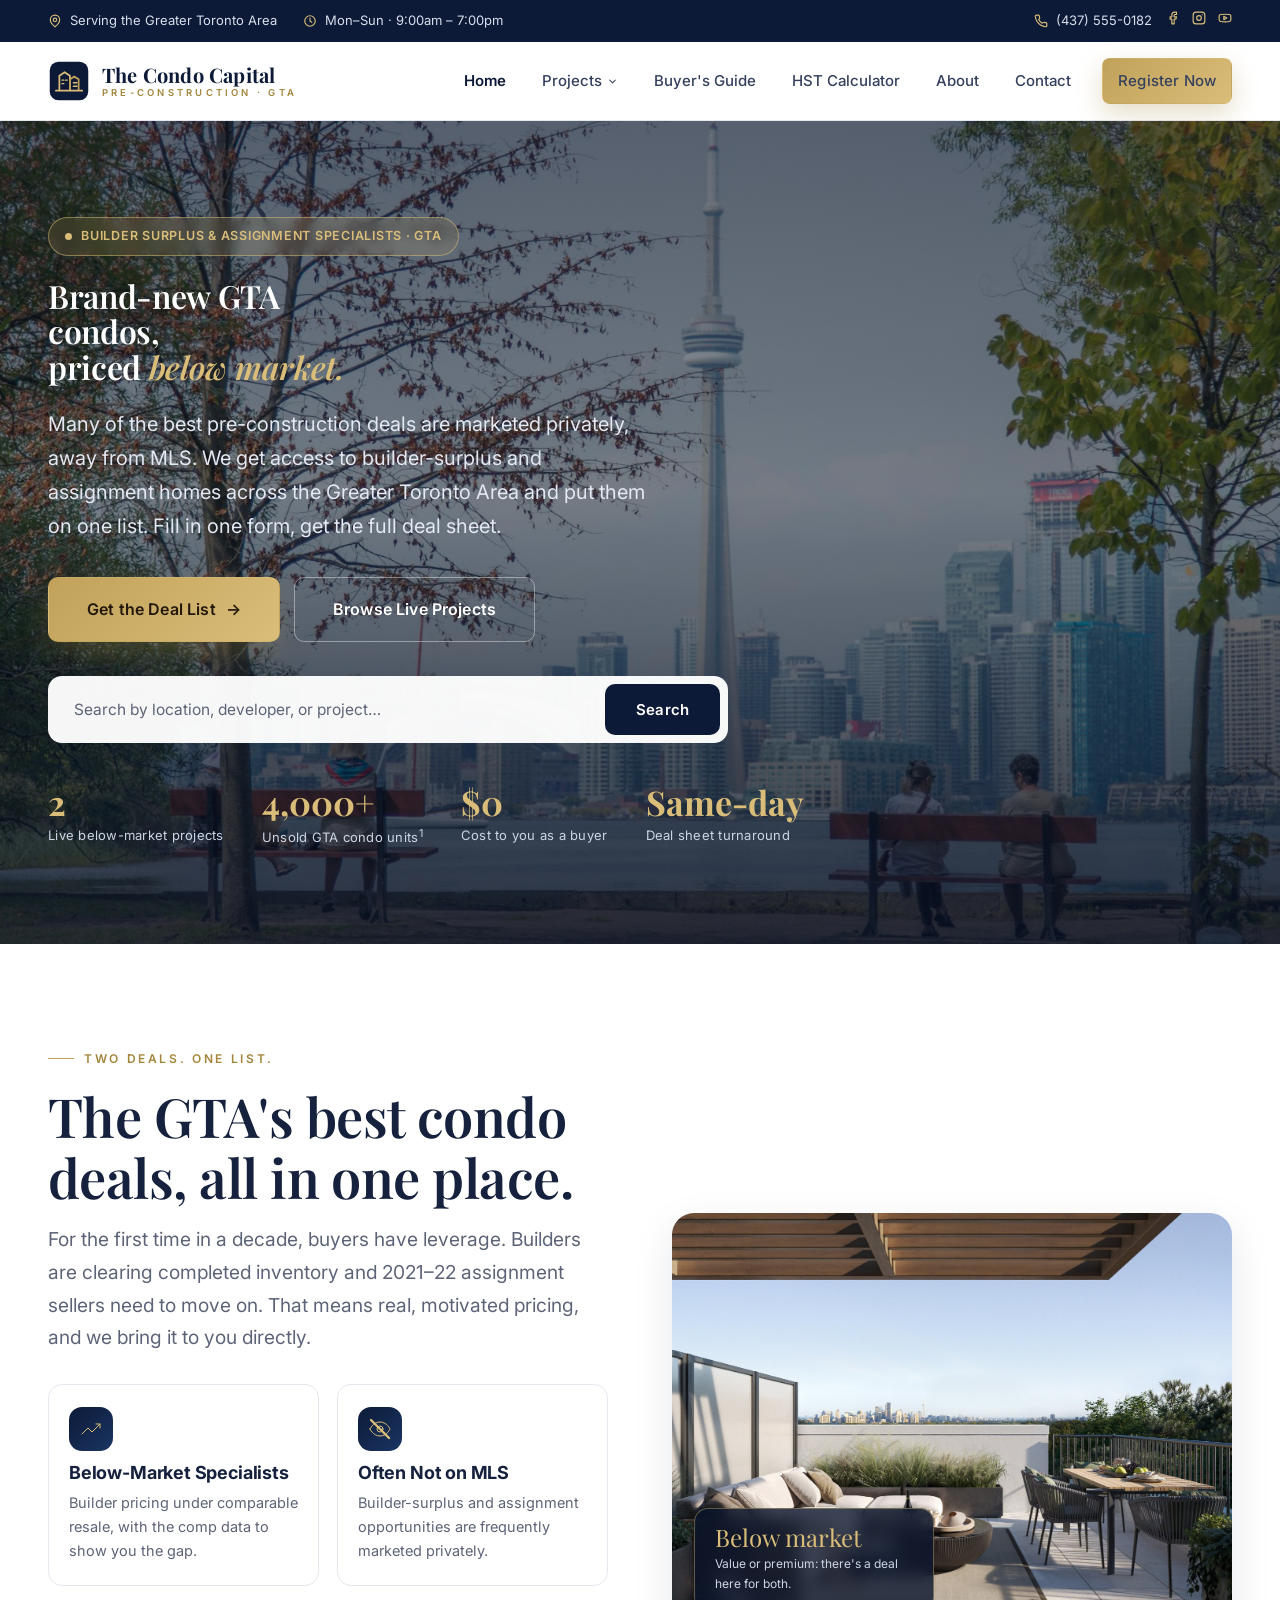
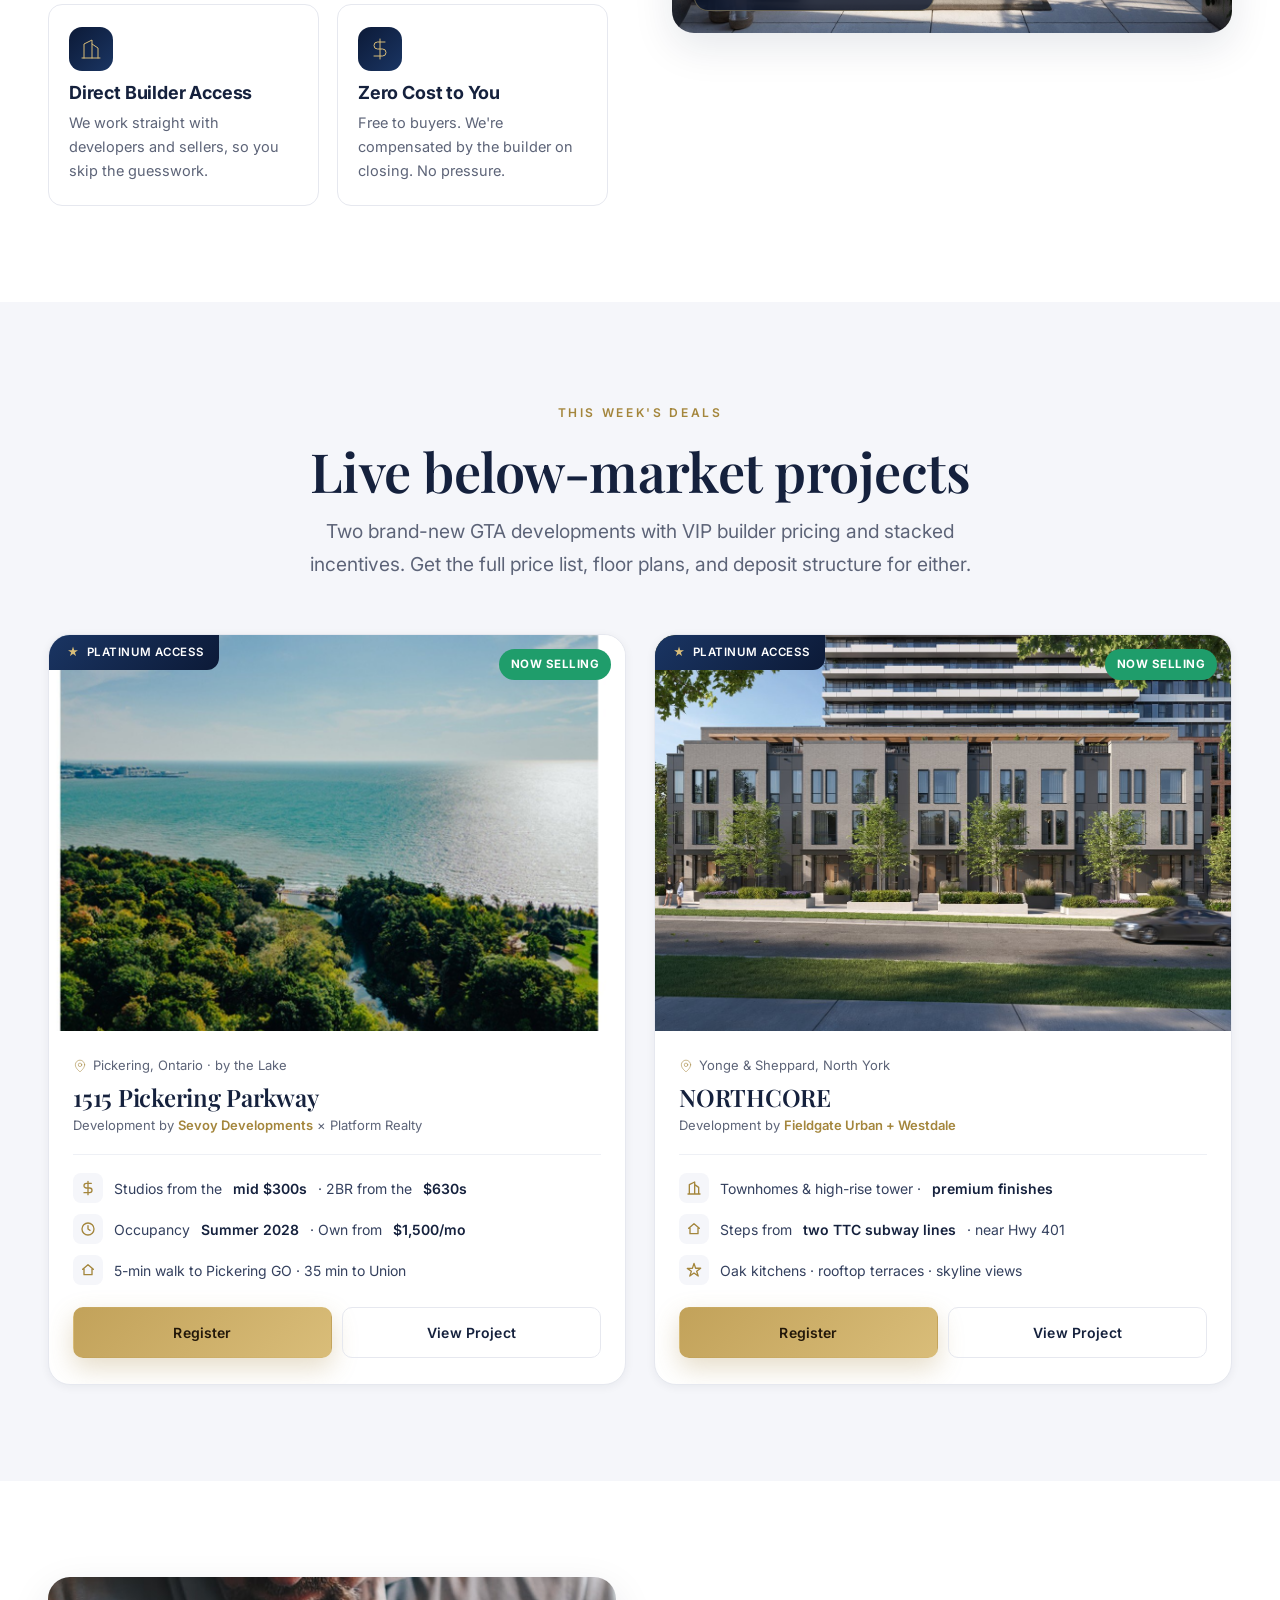
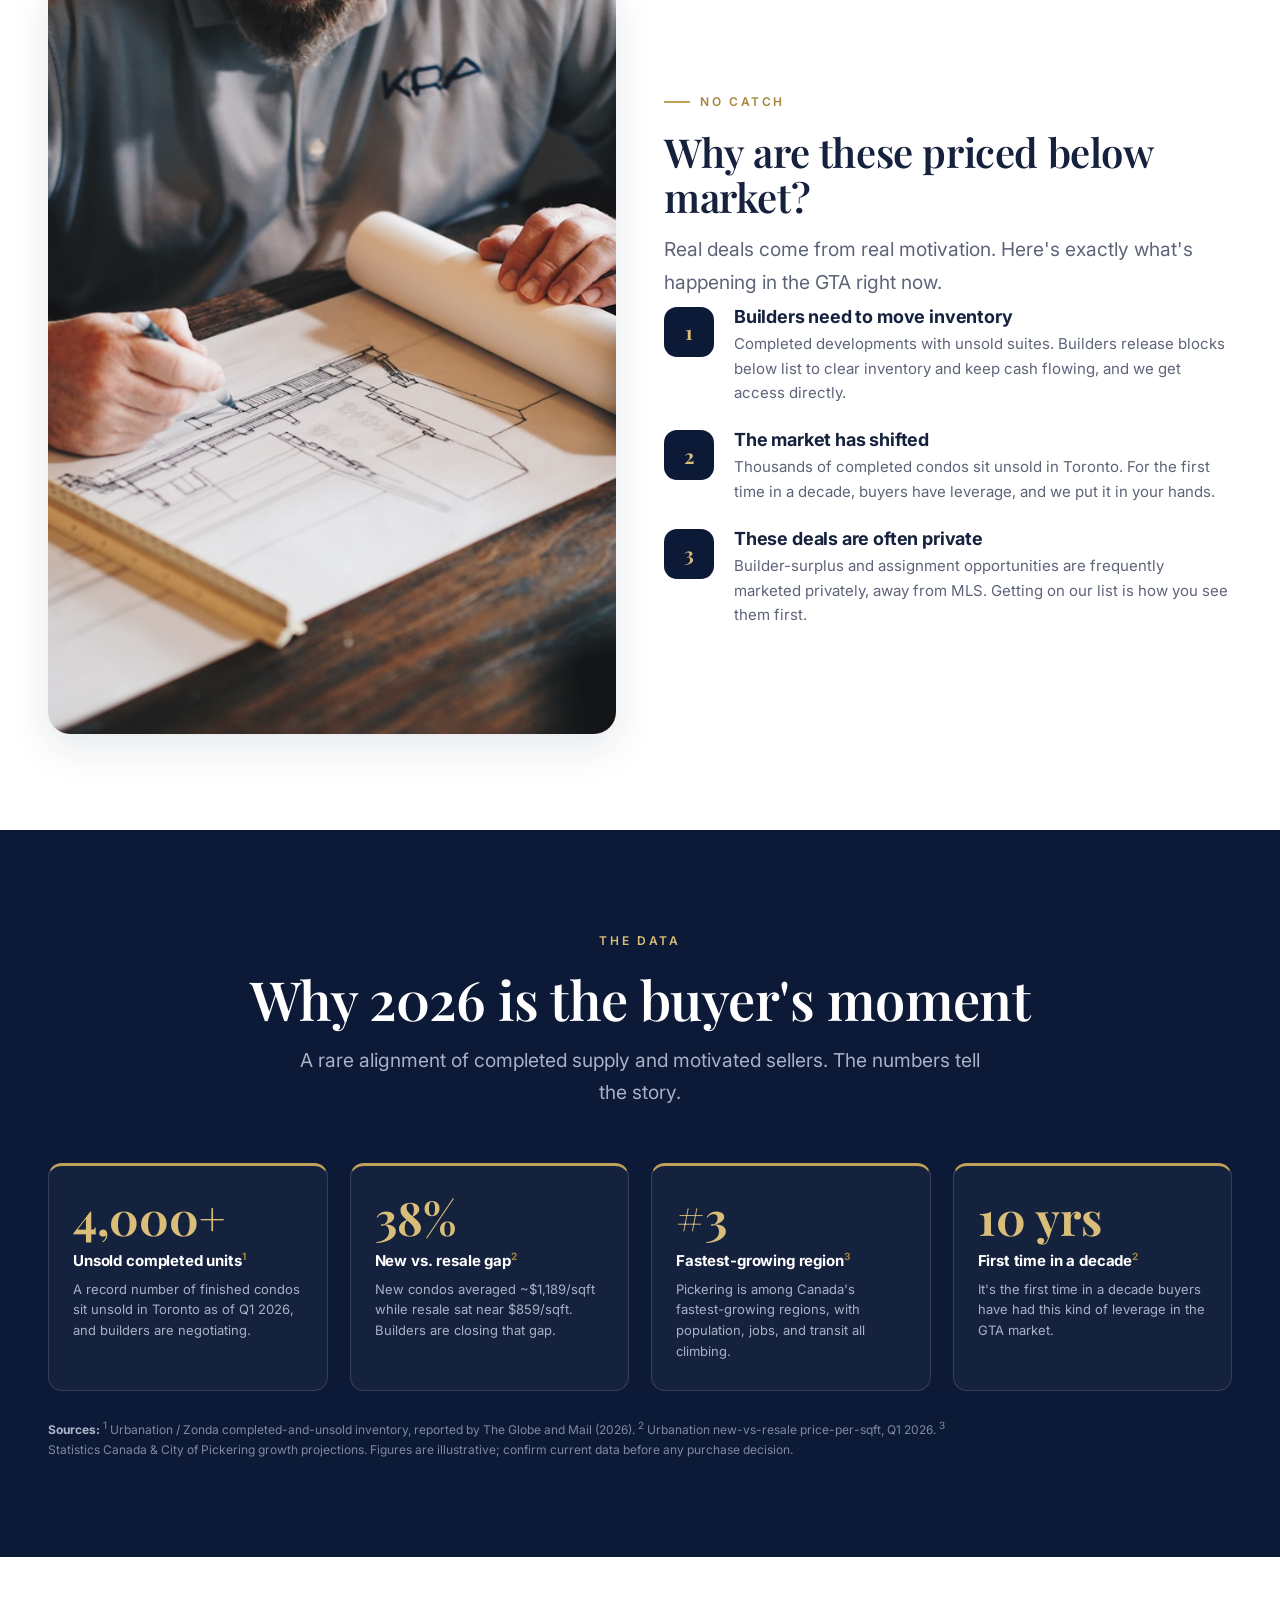
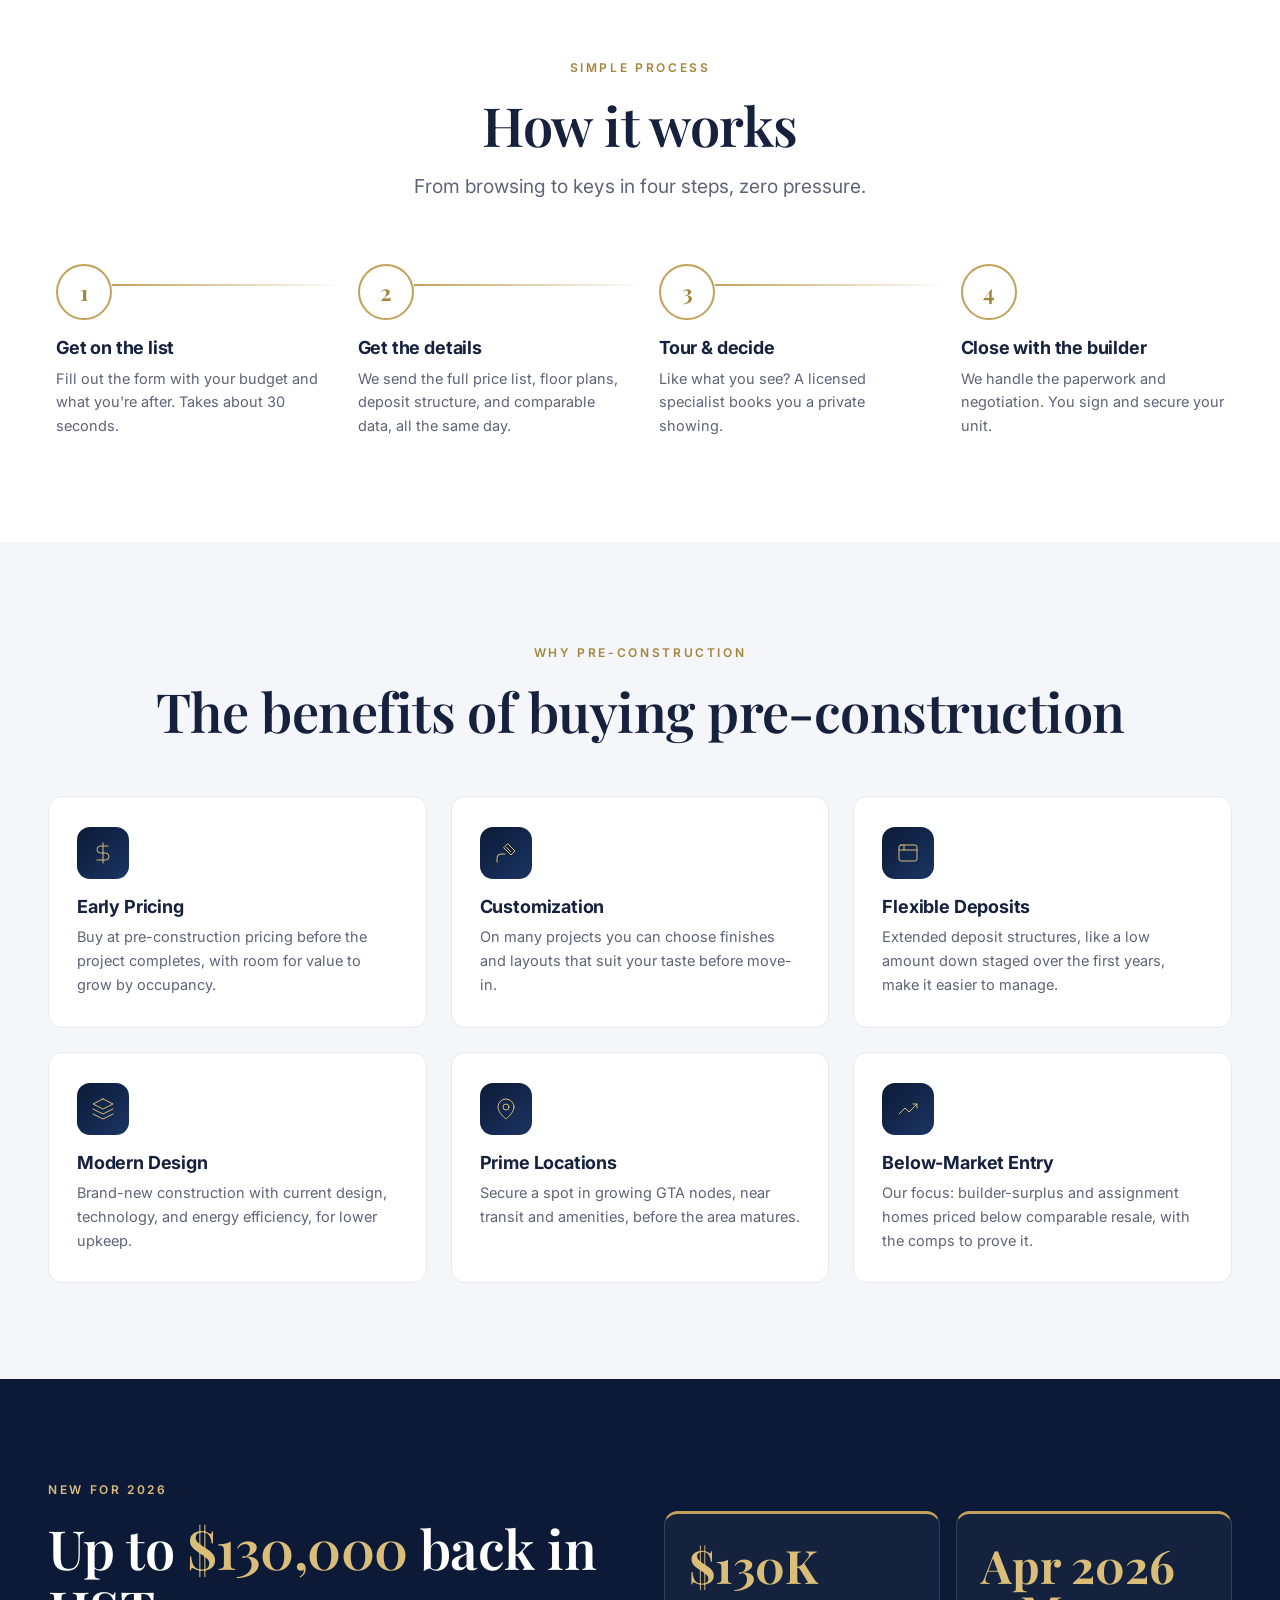
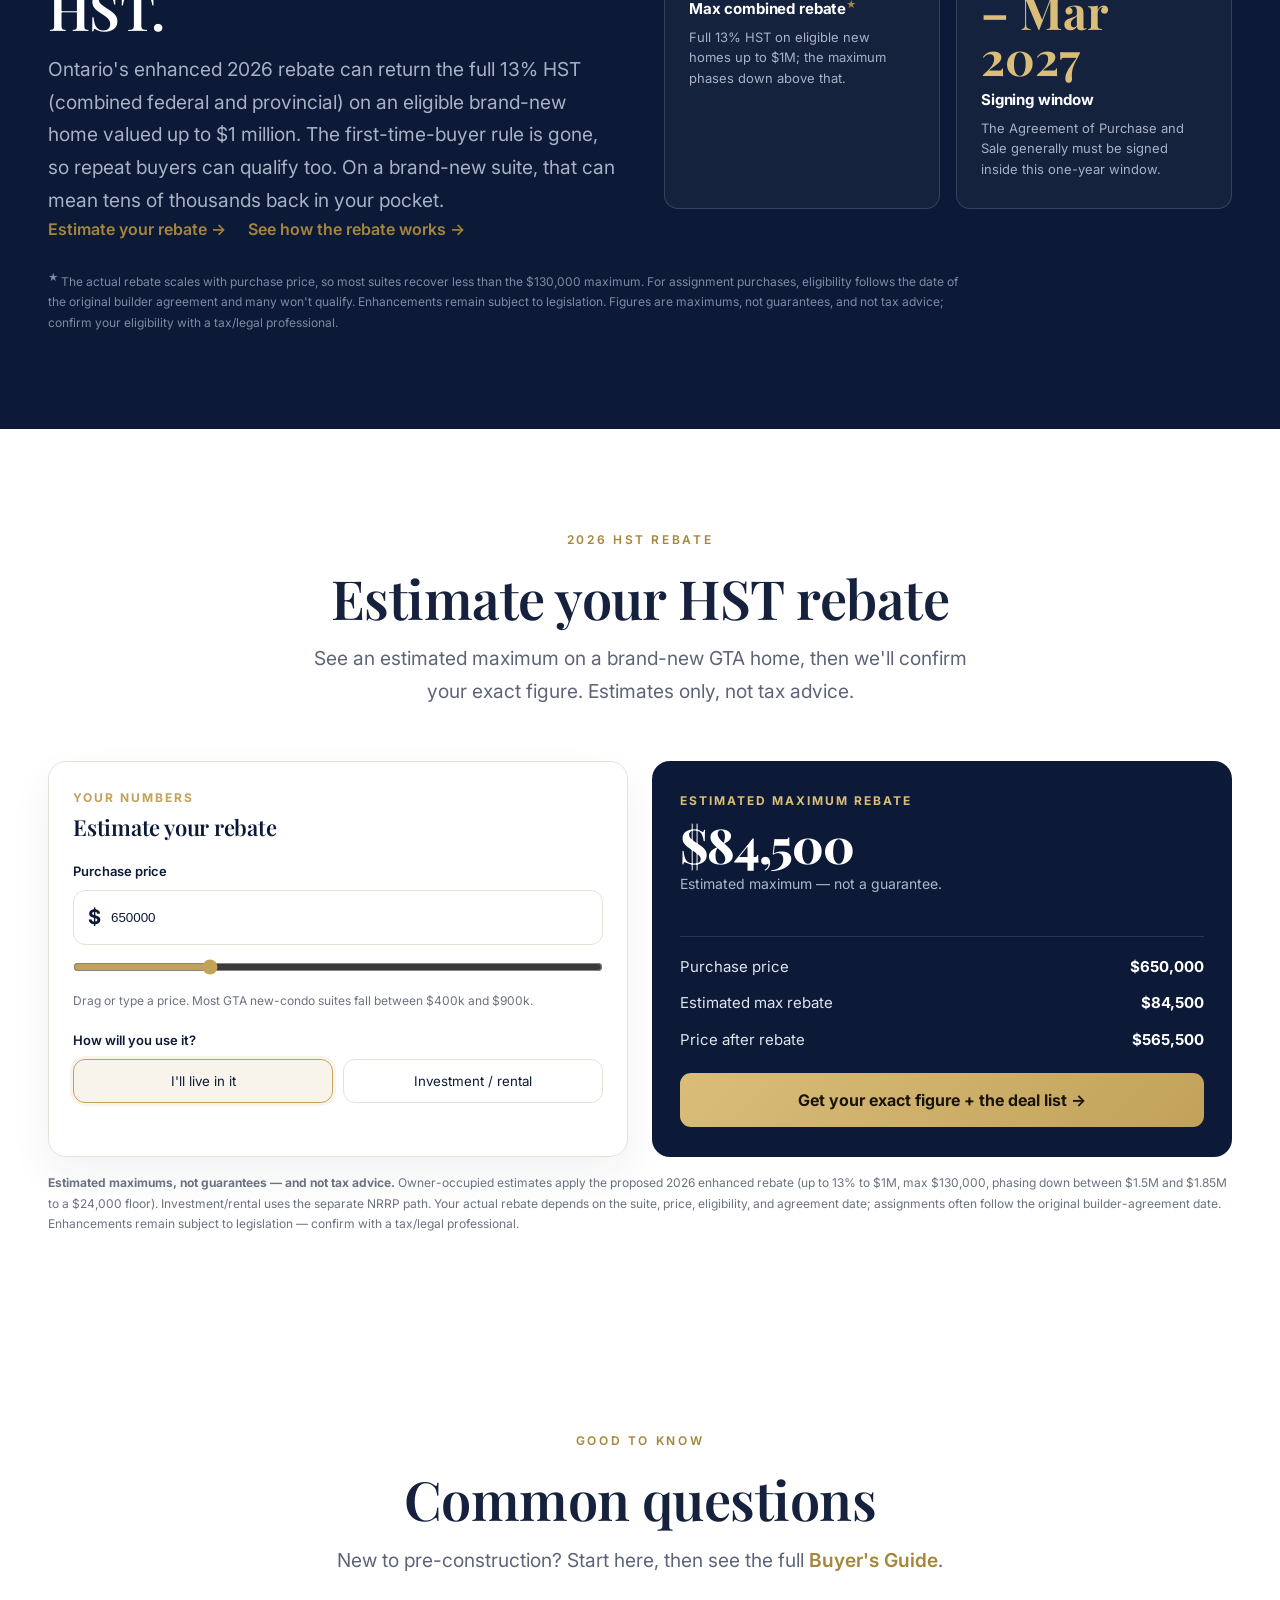
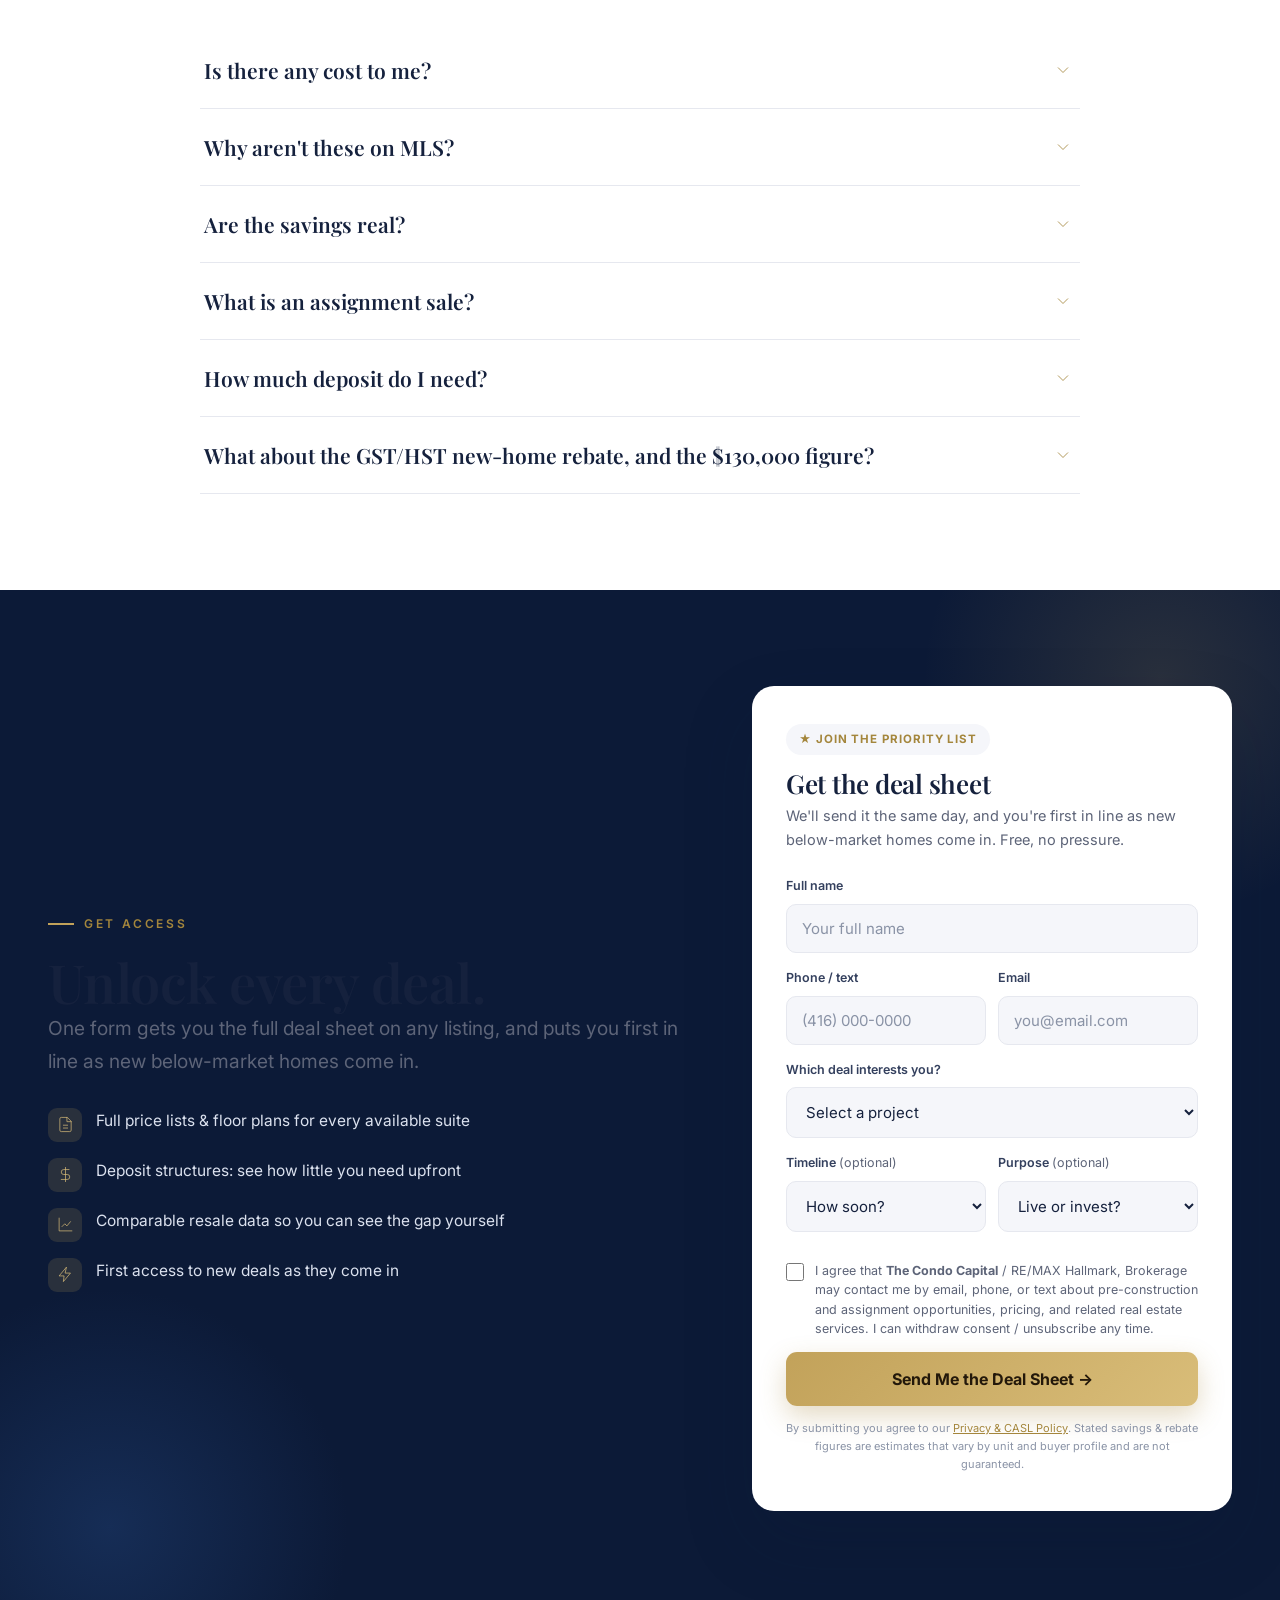
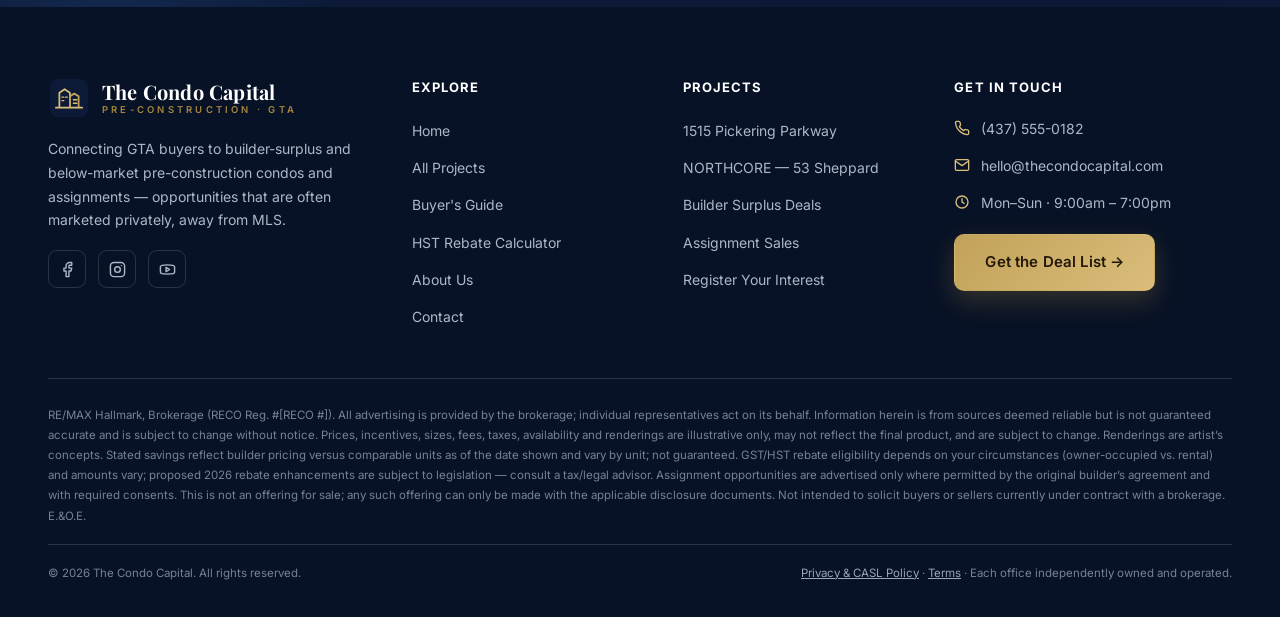
==== commit 715b2525: "Make HST calculator a reusable widget + add to nav and key pages - Extract calculator into self-cont" ====
--- a/index.html
+++ b/index.html
@@ -265,6 +265,18 @@
   <div class="wrap"><p style="font-size:12px;color:#7e8aa3;margin-top:24px;line-height:1.7;max-width:920px"><sup>★</sup> The actual rebate scales with purchase price, so most suites recover less than the $130,000 maximum. For assignment purchases, eligibility follows the date of the original builder agreement and many won't qualify. Enhancements remain subject to legislation. Figures are maximums, not guarantees, and not tax advice; confirm your eligibility with a tax/legal professional.</p></div>
 </section>
 
+<!-- ============ HST REBATE CALCULATOR ============ -->
+<section class="section">
+  <div class="wrap">
+    <div class="section-head center reveal">
+      <span class="kicker solo" style="justify-content:center">2026 HST Rebate</span>
+      <h2 class="h-xl">Estimate your HST rebate</h2>
+      <p class="lead maxw" style="margin-top:14px">See an estimated maximum on a brand-new GTA home, then we'll confirm your exact figure. Estimates only, not tax advice.</p>
+    </div>
+    <div data-hst-calc data-source="home"></div>
+  </div>
+</section>
+
 <!-- ============ FAQ ============ -->
 <section class="section">
   <div class="wrap">
@@ -353,5 +365,6 @@
 
 <div id="site-footer"></div>
 <script src="assets/js/site.js"></script>
+<script src="assets/js/hst-calc.js"></script>
 </body>
 </html>
